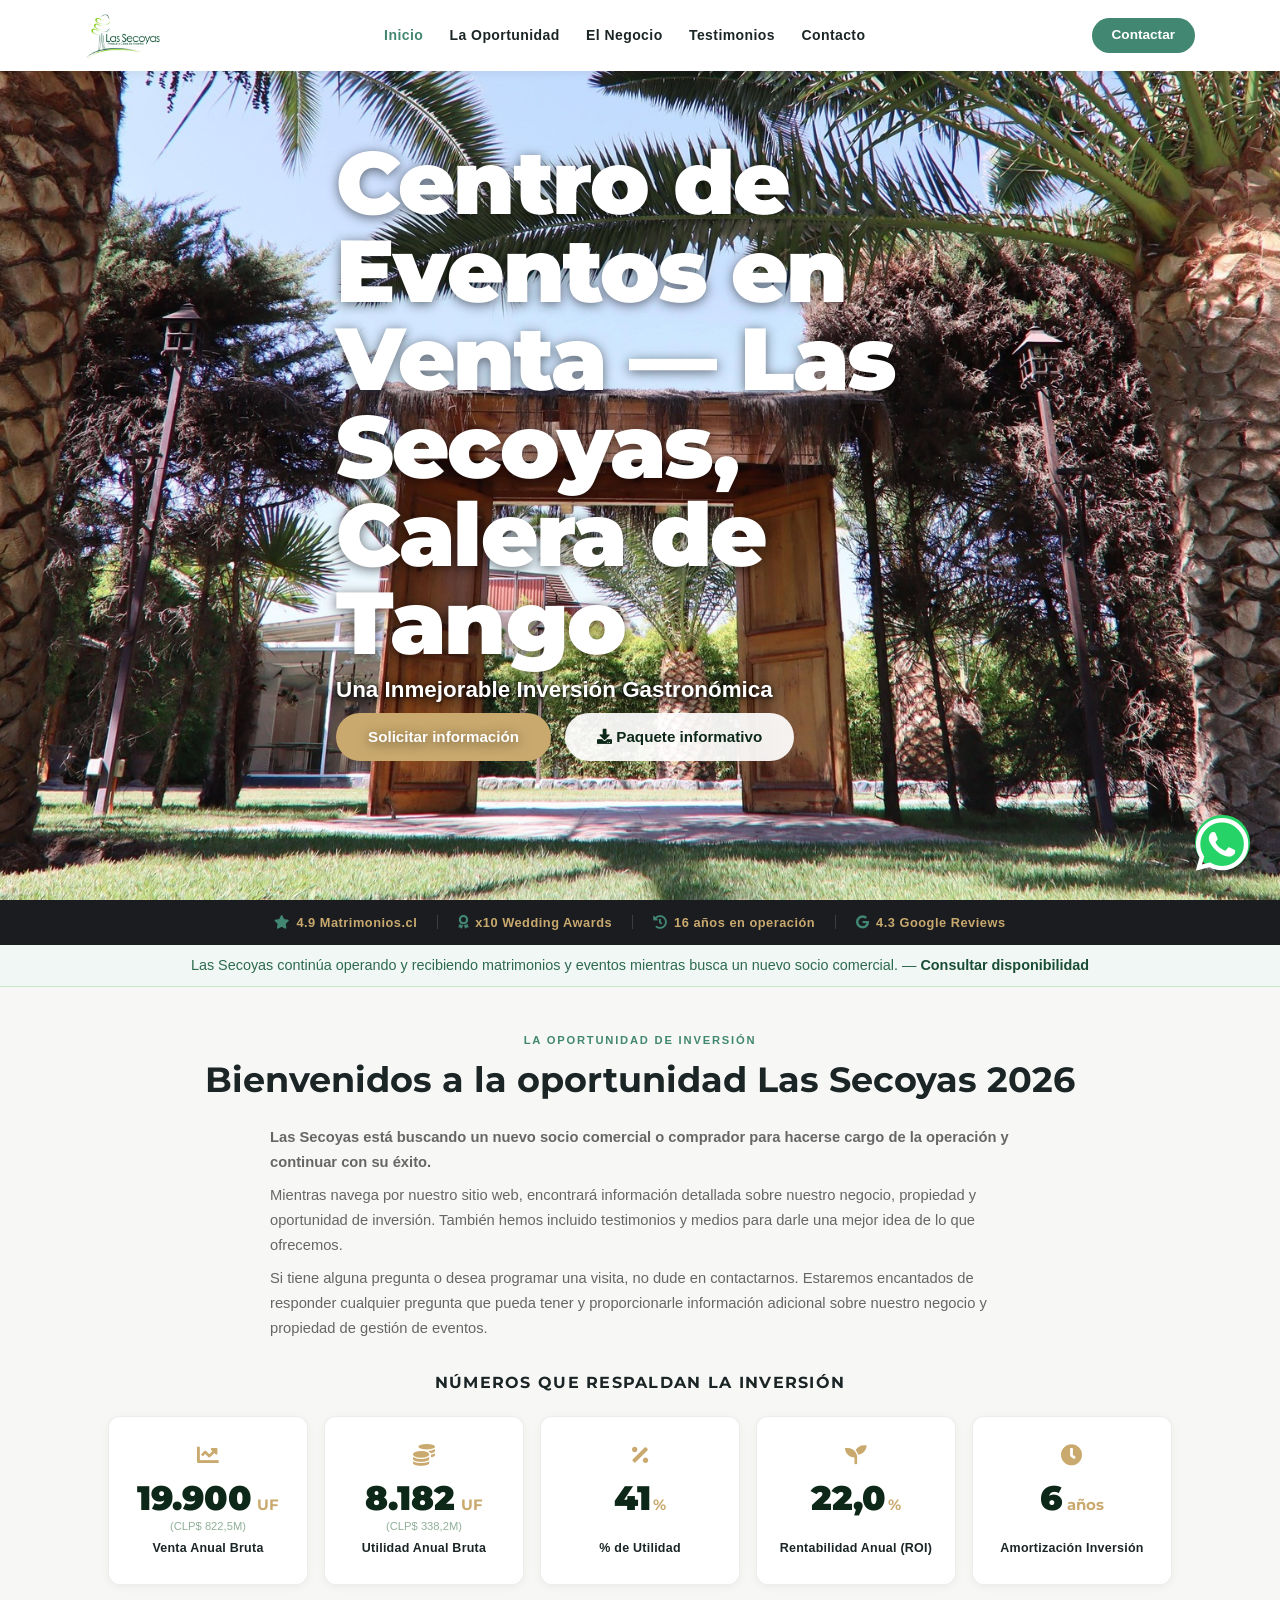
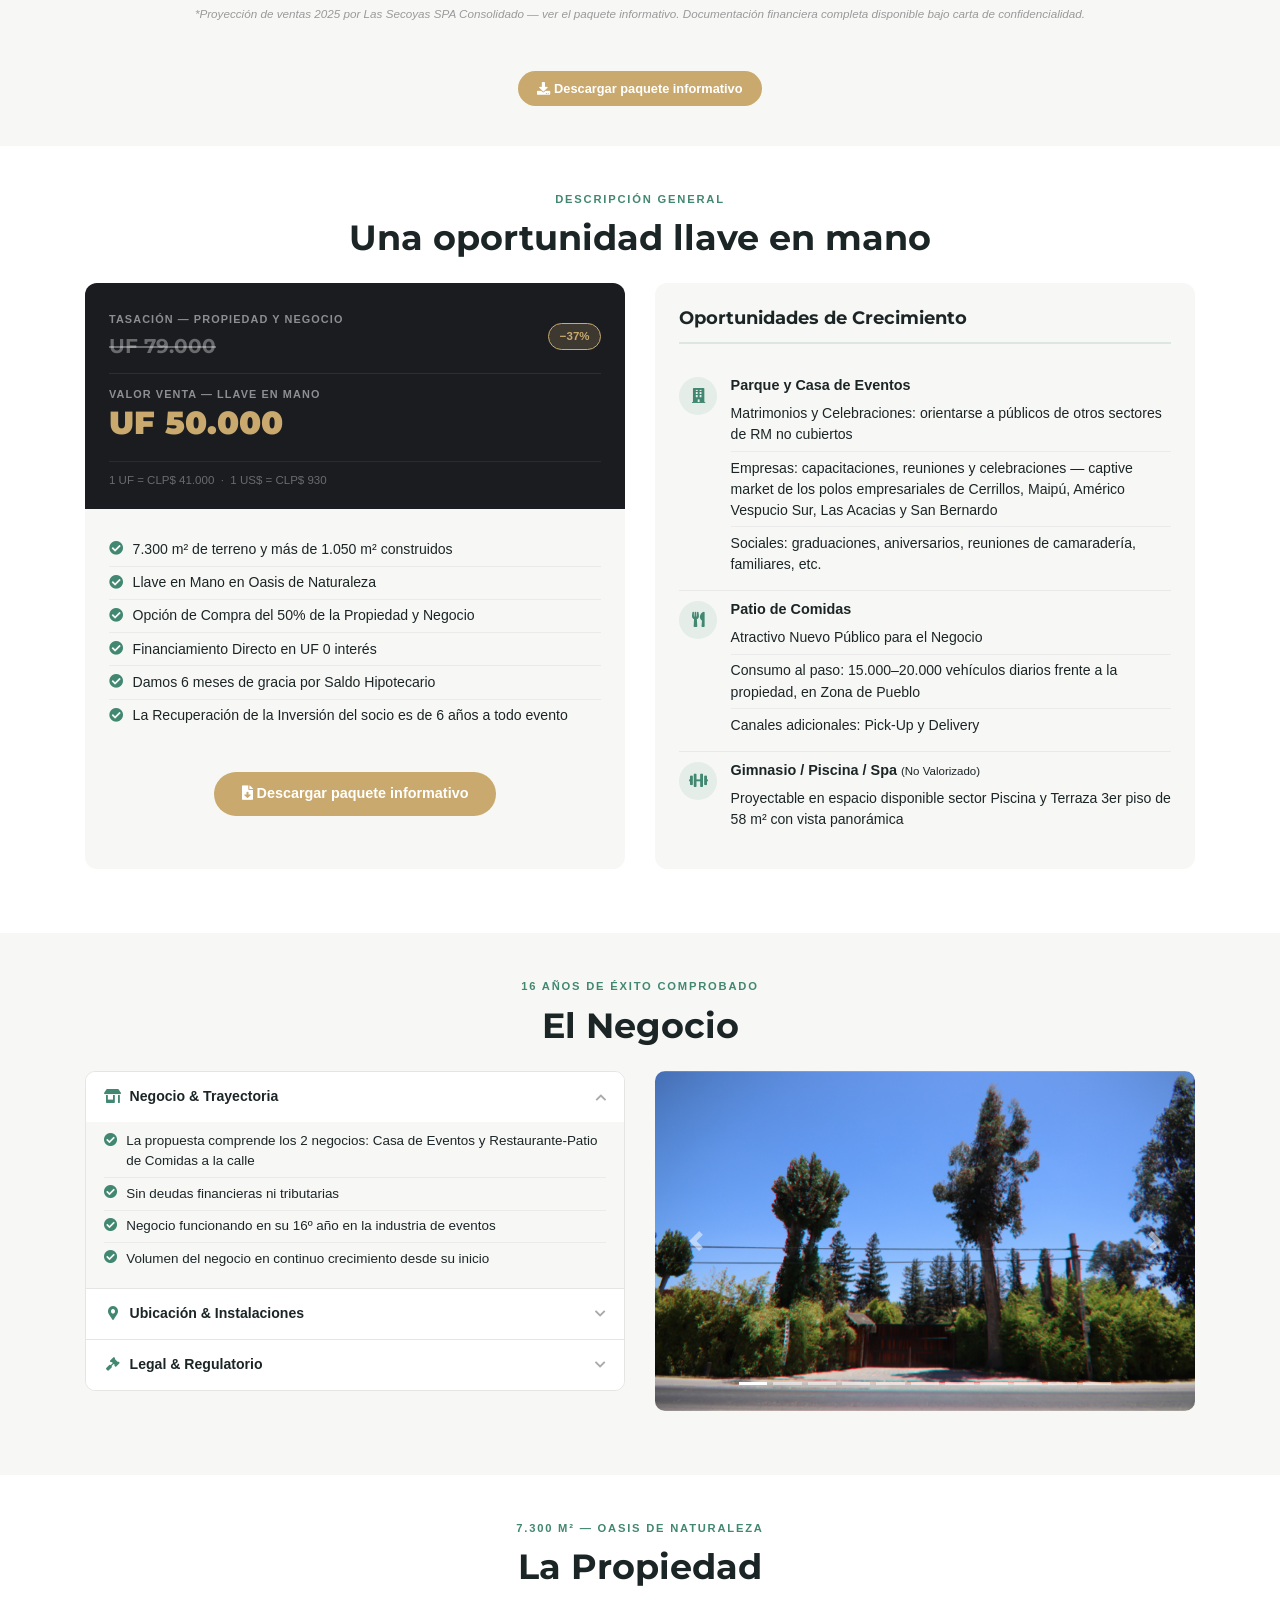
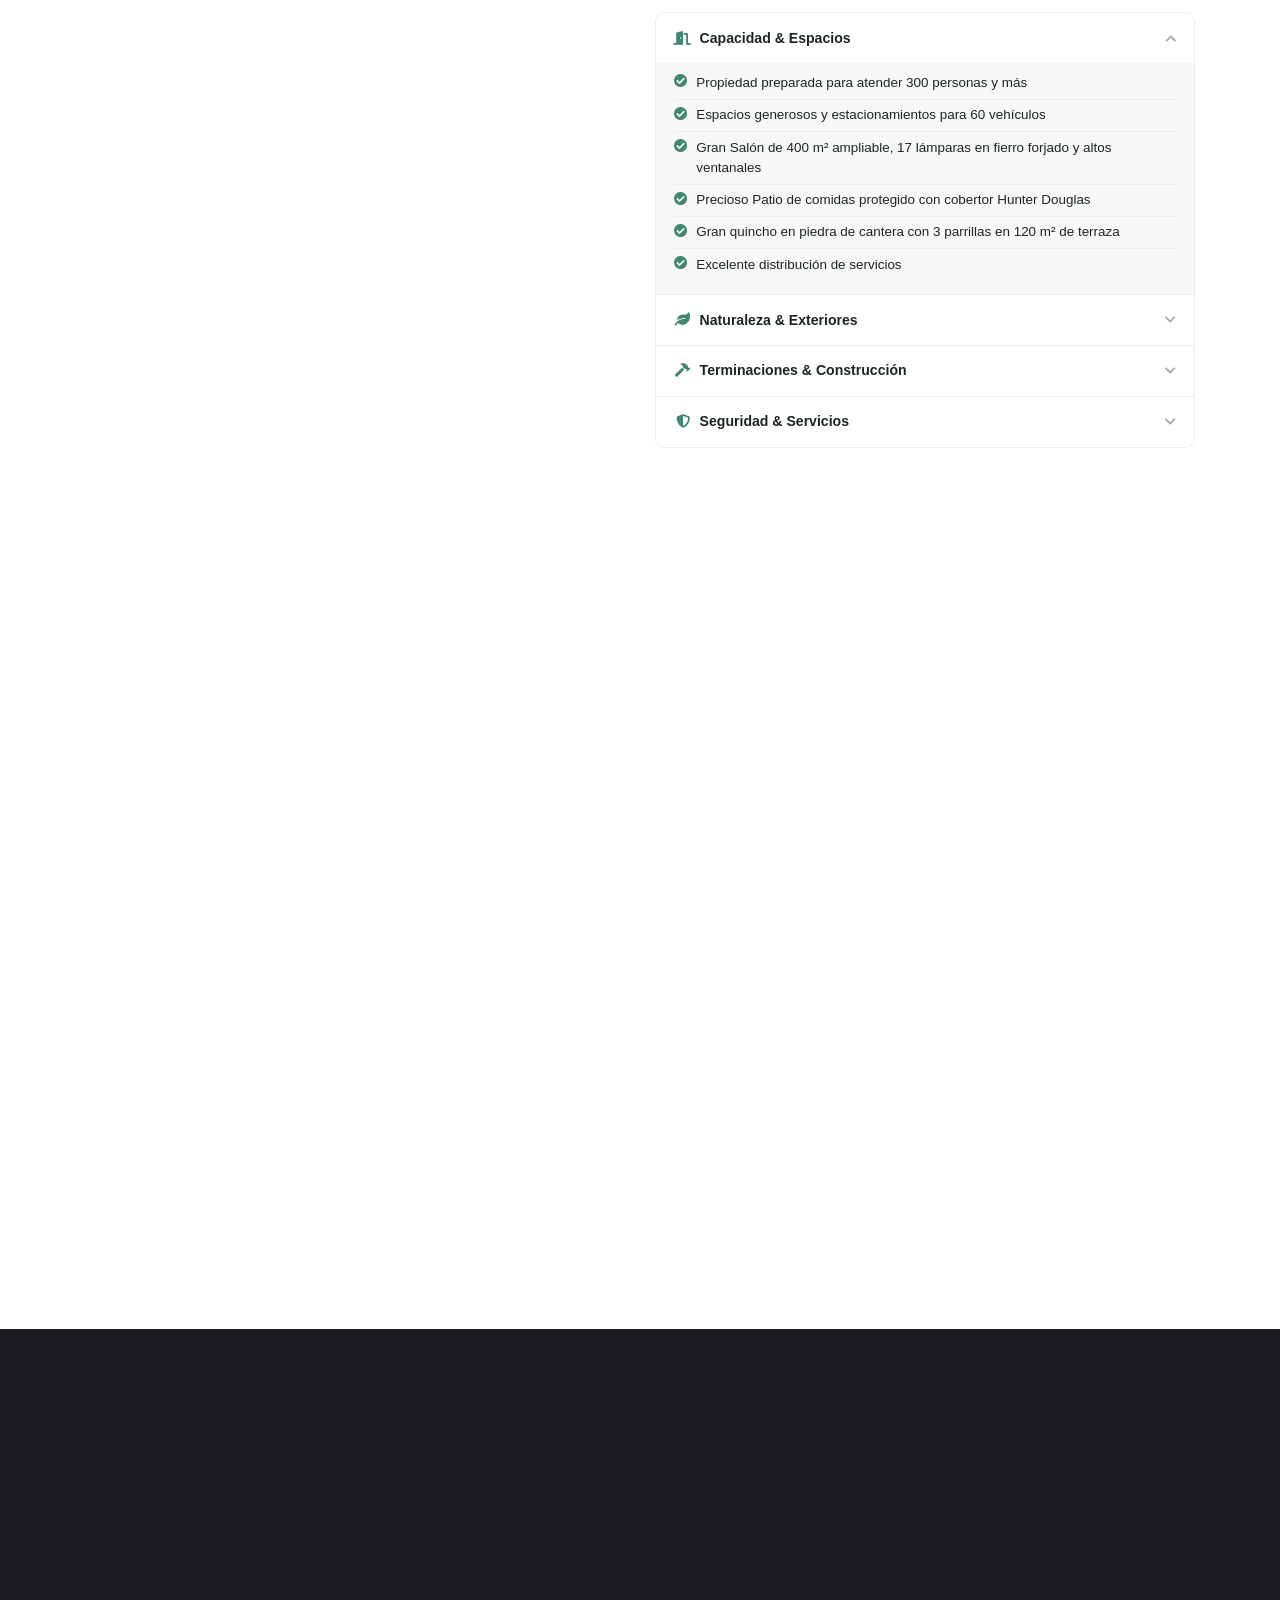
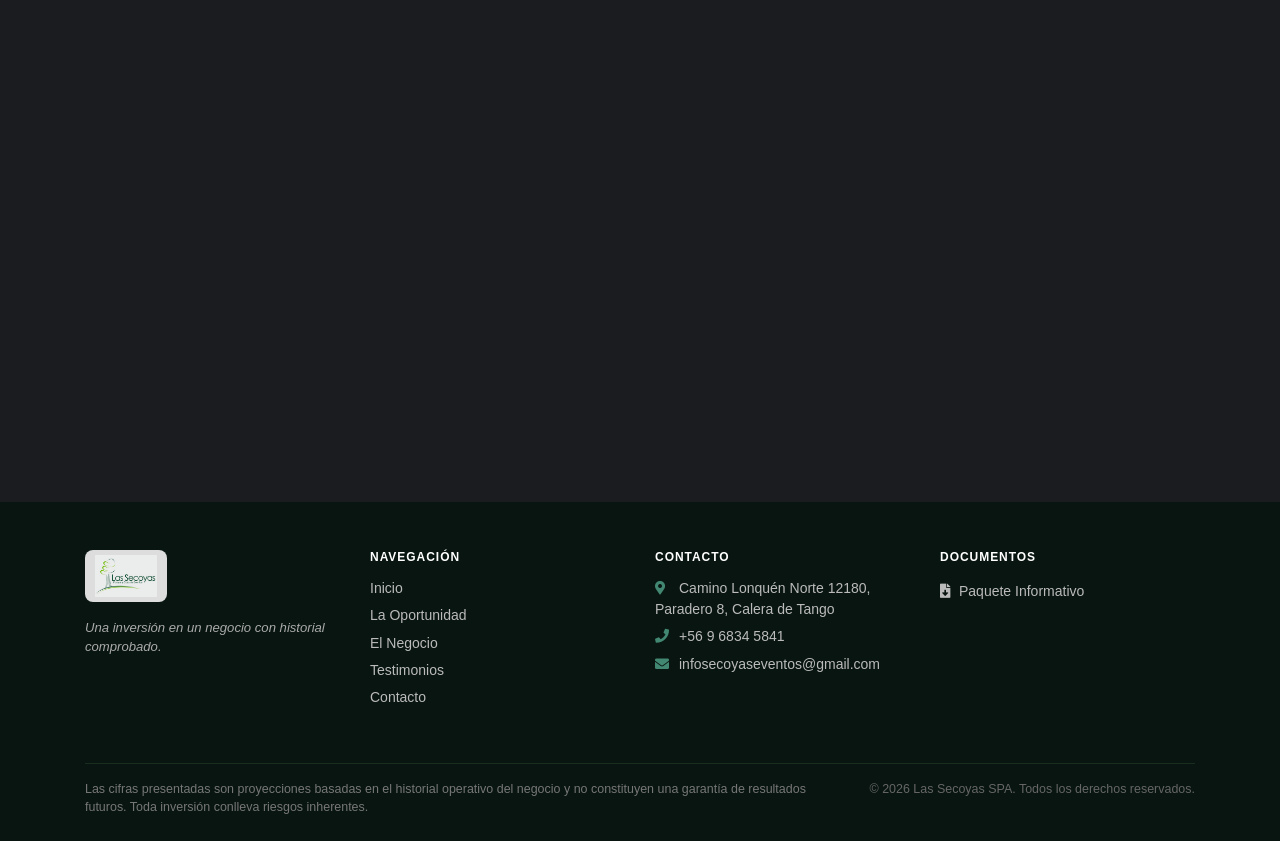
==== index.html @ be8b894b "video metadata" ====
<!DOCTYPE html>
<html lang="es-CL">

<head>
    <meta charset="UTF-8">
    <meta name="viewport" content="width=device-width, initial-scale=1.0">
    <title>Las Secoyas - Una Inmejorable Inversión Gastronómica</title>

    <!-- CSS -->
    <link href="styles/bootstrap4.css" rel="stylesheet" />
    <link rel="preconnect" href="https://fonts.googleapis.com">
    <link rel="preconnect" href="https://fonts.gstatic.com" crossorigin>
    <link rel="preload" as="style" href="https://fonts.googleapis.com/css2?family=Montserrat:wght@400;600;700;900&family=Raleway:wght@400;400i;600;700&display=swap" onload="this.onload=null;this.rel='stylesheet'">
    <noscript><link rel="stylesheet" href="https://fonts.googleapis.com/css2?family=Montserrat:wght@400;600;700;900&family=Raleway:wght@400;400i;600;700&display=swap"></noscript>
    <link rel="stylesheet" href="https://cdnjs.cloudflare.com/ajax/libs/font-awesome/5.15.3/css/all.min.css">
    <link rel="stylesheet" href="https://cdn.jsdelivr.net/npm/aos@2.3.4/dist/aos.css" />
    <link rel="stylesheet" href="https://cdn.jsdelivr.net/npm/swiper@11/swiper-bundle.min.css">

    <!-- Favicon -->
    <link rel="icon" type="image/png" href="images/favicon1.png">
    <!-- Preload hero image -->
    <link rel="preload" as="image" href="images/secoyas11.jpeg" fetchpriority="high">

    <!-- SEO Meta Tags -->
    <link rel="canonical" href="https://inmejorableinversiongastronomica.com/">
    <meta name="description" content="Inversión gastronómica llave en mano en Chile. Centro de eventos con 16 años de operación, ROI 22,2%, capacidad 300 personas. UF 50.000 — Calera de Tango.">
    <meta name="author" content="Matias Fontecilla">
    <meta name="keywords" content="inversion, inversionistas en chile, inversion inmobiliaria, inversion gastronomica, centro de eventos camino lonquen, centro de eventos inversion en chile, Llave en Mano en Oasis de Naturaleza, inversion inmobiliaria en santiago de chile">
    <meta name="robots" content="index, follow">
    <meta name="theme-color" content="#2d6a4f">
    <meta property="og:title" content="Las Secoyas - Una Inmejorable Inversión Gastronómica">
    <meta property="og:description" content="Gran oportunidad de inversión. Negocio de eventos de servicio completo en Chile. 16 años de operación. UF 50.000 llave en mano. ROI 22,2%.">
    <meta property="og:image" content="https://inmejorableinversiongastronomica.com/images/secoyas11.jpeg">
    <meta property="og:image:width" content="1200">
    <meta property="og:image:height" content="630">
    <meta property="og:url" content="https://inmejorableinversiongastronomica.com/">
    <meta property="og:type" content="website">
    <meta property="og:locale" content="es_CL">
    <meta property="og:site_name" content="Las Secoyas">
    <meta name="twitter:card" content="summary_large_image">
    <meta name="twitter:title" content="Las Secoyas - Una Inmejorable Inversión Gastronómica">
    <meta name="twitter:description" content="Inversión gastronómica llave en mano en Chile. Centro de eventos con 16 años de operación. UF 50.000 — Calera de Tango.">
    <meta name="twitter:image" content="https://inmejorableinversiongastronomica.com/images/secoyas11.jpeg">

    <!-- Google Analytics -->
    <script async src="https://www.googletagmanager.com/gtag/js?id=G-9D6ZDMDTDZ"></script>
    <script>
        window.dataLayer = window.dataLayer || [];
        function gtag() { dataLayer.push(arguments); }
        gtag('js', new Date());
        gtag('config', 'G-9D6ZDMDTDZ');
    </script>

    <!-- Google Translate -->
    <script defer src="https://translate.google.com/translate_a/element.js?cb=googleTranslateElementInit"></script>

    <!-- Schema.org structured data -->
    <script type="application/ld+json">
    {
      "@context": "https://schema.org",
      "@type": "Organization",
      "@id": "https://inmejorableinversiongastronomica.com/#organization",
      "name": "Las Secoyas SPA",
      "alternateName": "Parque Las Secoyas",
      "url": "https://inmejorableinversiongastronomica.com/",
      "logo": "https://inmejorableinversiongastronomica.com/images/logo2.png",
      "image": "https://inmejorableinversiongastronomica.com/images/secoyas11.jpeg",
      "description": "Centro de eventos y restaurante de servicio completo especializado en matrimonios y celebraciones, con 16 años de operación en Calera de Tango, Chile. Capacidad para 300 personas en 7.300 m² de parque.",
      "foundingDate": "2008",
      "address": {
        "@type": "PostalAddress",
        "streetAddress": "Camino Lonquén Norte 12180, Paradero 8",
        "addressLocality": "Calera de Tango",
        "addressRegion": "Región Metropolitana",
        "addressCountry": "CL"
      },
      "geo": {
        "@type": "GeoCoordinates",
        "latitude": -33.594711881692504,
        "longitude": -70.78373717081764
      },
      "telephone": ["+56968345841", "+56998294673"],
      "email": "infosecoyaseventos@gmail.com",
      "aggregateRating": {
        "@type": "AggregateRating",
        "ratingValue": "4.9",
        "bestRating": "5",
        "worstRating": "1",
        "reviewCount": "13"
      },
      "award": ["10× Wedding Awards 2014–2024 — Matrimonios.cl"],
      "sameAs": [
        "https://www.matrimonios.cl/centros-de-eventos/las-secoyas--e70516/opiniones"
      ]
    }
    </script>
    <script type="application/ld+json">
    {
      "@context": "https://schema.org",
      "@graph": [
        {
          "@type": "WebSite",
          "@id": "https://inmejorableinversiongastronomica.com/#website",
          "url": "https://inmejorableinversiongastronomica.com/",
          "name": "Las Secoyas — Una Inmejorable Inversión Gastronómica",
          "inLanguage": "es-CL",
          "publisher": { "@id": "https://inmejorableinversiongastronomica.com/#organization" }
        },
        {
          "@type": "WebPage",
          "@id": "https://inmejorableinversiongastronomica.com/#webpage",
          "url": "https://inmejorableinversiongastronomica.com/",
          "name": "Las Secoyas — Una Inmejorable Inversión Gastronómica",
          "description": "Gran oportunidad de inversión. Negocio de eventos de servicio completo en Chile. 16 años de operación. UF 50.000 llave en mano. ROI 22,2%.",
          "inLanguage": "es-CL",
          "isPartOf": { "@id": "https://inmejorableinversiongastronomica.com/#website" },
          "about": { "@id": "https://inmejorableinversiongastronomica.com/#organization" },
          "dateModified": "2026-05-19"
        }
      ]
    }
    </script>
    <script type="application/ld+json">
    {
      "@context": "https://schema.org",
      "@type": "VideoObject",
      "name": "Las Secoyas — Vídeo de la Propiedad",
      "description": "Recorrido en vídeo por las instalaciones del centro de eventos y parque Las Secoyas en Calera de Tango, Chile.",
      "thumbnailUrl": "https://img.youtube.com/vi/olBBo8gIjfU/maxresdefault.jpg",
      "uploadDate": "2026-05-14",
      "duration": "PT7M30S",
      "contentUrl": "https://www.youtube.com/watch?v=olBBo8gIjfU",
      "embedUrl": "https://www.youtube.com/embed/olBBo8gIjfU",
      "publisher": { "@id": "https://inmejorableinversiongastronomica.com/#organization" }
    }
    </script>
    <script type="application/ld+json">
    {
      "@context": "https://schema.org",
      "@type": "Offer",
      "name": "Venta Llave en Mano — Las Secoyas SPA",
      "description": "Venta de negocio en funcionamiento: centro de eventos Las Secoyas SPA. Incluye propiedad (7.300 m² terreno, 1.050 m² construidos), marca, equipamiento, mobiliario y permisos. Sin deudas financieras ni tributarias.",
      "url": "https://inmejorableinversiongastronomica.com/",
      "price": "50000",
      "priceCurrency": "CLF",
      "itemOffered": { "@id": "https://inmejorableinversiongastronomica.com/#organization" },
      "availability": "https://schema.org/InStock"
    }
    </script>
    <script type="application/ld+json">
    {
      "@context": "https://schema.org",
      "@type": "FAQPage",
      "mainEntity": [
        {
          "@type": "Question",
          "name": "¿Cuál es el precio de venta de Las Secoyas SPA?",
          "acceptedAnswer": {
            "@type": "Answer",
            "text": "El precio de venta es UF 50.000 llave en mano. El valor tasado es UF 79.000, lo que representa un descuento del 37%."
          }
        },
        {
          "@type": "Question",
          "name": "¿Cuál es el ROI anual de la inversión?",
          "acceptedAnswer": {
            "@type": "Answer",
            "text": "El ROI anual proyectado es del 22,2%, con ventas brutas de UF 20.061 y utilidad bruta de UF 8.248 (margen 41%). La inversión se recupera en aproximadamente 6 años."
          }
        },
        {
          "@type": "Question",
          "name": "¿El local sigue operando durante el proceso de venta?",
          "acceptedAnswer": {
            "@type": "Answer",
            "text": "Sí. Las Secoyas SPA continúa operando y recibiendo eventos y matrimonios mientras busca un nuevo socio comercial o comprador."
          }
        },
        {
          "@type": "Question",
          "name": "¿Dónde está ubicado el centro de eventos Las Secoyas?",
          "acceptedAnswer": {
            "@type": "Answer",
            "text": "Las Secoyas está ubicado en Camino Lonquén Norte 12180, Calera de Tango, Región Metropolitana, Chile. La propiedad tiene 7.300 m² de terreno y 1.050 m² construidos."
          }
        },
        {
          "@type": "Question",
          "name": "¿Se puede comprar el 50% del negocio?",
          "acceptedAnswer": {
            "@type": "Answer",
            "text": "Sí. Existe la opción de comprar el 50% de la propiedad y el negocio. También se ofrece financiamiento directo en UF con 0% de interés y 6 meses de gracia."
          }
        }
      ]
    }
    </script>
</head>

<body>

    <!-- WhatsApp floating button -->
    <a href="https://api.whatsapp.com/send?phone=56968345841" class="btn-wsp" target="_blank" rel="noopener noreferrer" aria-label="Contactar por WhatsApp">
        <i class="fab fa-whatsapp fa-2x"></i>
    </a>

    <!-- Google Translate init -->
    <script type="text/javascript">
        function googleTranslateElementInit() {
            new google.translate.TranslateElement({
                pageLanguage: 'es',
                includedLanguages: 'ar,en,fr,zh',
                layout: google.translate.TranslateElement.InlineLayout.SIMPLE,
                autoDisplay: false
            }, 'custom_translate_element');
            var customSelect = document.querySelector(".goog-te-combo");
            if (customSelect) customSelect.classList.add("custom-language-selector");
        }
    </script>

    <!-- ═══════════════════════════════════════════════════════════
         NAVBAR
    ════════════════════════════════════════════════════════════ -->
    <header id="site-header" class="site-header">
        <div class="container header-inner">
            <a href="#home" class="logo-link">
                <img class="nav-logo" src="images/logo2.png" alt="Las Secoyas">
            </a>
            <nav class="main-nav" id="main-nav">
                <button class="nav-close" id="nav-close" aria-label="Cerrar menú">&#x2715;</button>
                <a href="#home" class="nav-link-item">Inicio</a>
                <a href="#oportunidad" class="nav-link-item">La Oportunidad</a>
                <a href="#negocio" class="nav-link-item">El Negocio</a>
                <a href="#testimonios" class="nav-link-item">Testimonios</a>
                <a href="#contacto" class="nav-link-item">Contacto</a>
                <div id="custom_translate_element" class="translate-widget"></div>
            </nav>
            <a href="#contacto" class="btn-nav-cta d-none d-lg-inline-block">Contactar</a>
            <button class="nav-burger" id="nav-burger" aria-label="Abrir menú">&#9776;</button>
        </div>
    </header>

    <!-- ═══════════════════════════════════════════════════════════
         HERO
    ════════════════════════════════════════════════════════════ -->
    <section id="home" class="hero-section">
        <div class="hero-bg">
            <img src="images/secoyas11.jpeg" alt="Las Secoyas — Centro de Eventos" width="1920" height="1080" fetchpriority="high">
        </div>
        <div class="container hero-content">
            <h1 class="hero-title" data-aos="fade-up">Centro de Eventos en Venta — Las Secoyas, Calera de Tango</h1>
            <p class="hero-subtitle" data-aos="fade-up" data-aos-delay="100">Una Inmejorable Inversión Gastronómica</p>
            <div class="hero-ctas" data-aos="fade-up" data-aos-delay="150">
                <a href="#contacto" class="btn-cta-primary">Solicitar información</a>
                <a href="PPT_SECOYAS.pdf" download class="btn-cta-secondary">
                    <i class="fas fa-download"></i> Paquete informativo
                </a>
            </div>
        </div>
    </section>

    <!-- ═══════════════════════════════════════════════════════════
         TRUST BAR
    ════════════════════════════════════════════════════════════ -->
    <div class="trust-bar">
        <div class="trust-item"><i class="fas fa-star"></i> 4.9 Matrimonios.cl</div>
        <div class="trust-divider"></div>
        <div class="trust-item"><i class="fas fa-award"></i> x10 Wedding Awards</div>
        <div class="trust-divider"></div>
        <div class="trust-item"><i class="fas fa-history"></i> 16 años en operación</div>
        <div class="trust-divider"></div>
        <div class="trust-item"><i class="fab fa-google"></i> 4.3 Google Reviews</div>
    </div>

    <!-- Operating status clarification -->
    <div class="venue-status-banner" style="background:#f0f7f4;border-bottom:1px solid #c8e6c9;padding:10px 20px;text-align:center;font-size:.9rem;color:#2d6a4f;">
        Las Secoyas continúa operando y recibiendo matrimonios y eventos mientras busca un nuevo socio comercial. —
        <a href="https://api.whatsapp.com/send?phone=56968345841&text=Hola%2C%20quisiera%20consultar%20sobre%20disponibilidad%20para%20un%20evento" target="_blank" rel="noopener noreferrer" style="color:#1a4d35;font-weight:600;">Consultar disponibilidad</a>
    </div>

    <!-- ═══════════════════════════════════════════════════════════
         METRICS / INVESTMENT OPPORTUNITY
    ════════════════════════════════════════════════════════════ -->
    <section id="oportunidad" class="metrics-section">
        <div class="container">
            <div class="section-header text-center" data-aos="fade-up">
                <span class="section-eyebrow">La Oportunidad de Inversión</span>
                <h2 class="section-title">Bienvenidos a la oportunidad Las Secoyas 2026</h2>
            </div>

            <div class="oportunidad-intro" data-aos="fade-up">
                <p class="oportunidad-lead">Las Secoyas está buscando un nuevo socio comercial o comprador para hacerse cargo de la operación y continuar con su éxito.</p>
                <p>Mientras navega por nuestro sitio web, encontrará información detallada sobre nuestro negocio, propiedad y oportunidad de inversión. También hemos incluido testimonios y medios para darle una mejor idea de lo que ofrecemos.</p>
                <p>Si tiene alguna pregunta o desea programar una visita, no dude en contactarnos. Estaremos encantados de responder cualquier pregunta que pueda tener y proporcionarle información adicional sobre nuestro negocio y propiedad de gestión de eventos.</p>
            </div>

            <h3 class="metrics-subheading" data-aos="fade-up">Números que respaldan la inversión</h3>

            <div class="metrics-grid">
                <div class="metric-card" data-target="20061" data-format="uf" data-aos="fade-up" data-aos-delay="0">
                    <i class="fas fa-chart-line metric-icon"></i>
                    <div class="metric-number-wrap">
                        <span class="metric-value" aria-label="20.061">20.061</span><span class="metric-unit"> UF</span>
                    </div>
                    <p class="metric-sub">(CLP$ 822,5M)</p>
                    <p class="metric-label">Venta Anual Bruta</p>
                </div>
                <div class="metric-card" data-target="8248" data-format="uf" data-aos="fade-up" data-aos-delay="80">
                    <i class="fas fa-coins metric-icon"></i>
                    <div class="metric-number-wrap">
                        <span class="metric-value" aria-label="8.248">8.248</span><span class="metric-unit"> UF</span>
                    </div>
                    <p class="metric-sub">(CLP$ 338,2M)</p>
                    <p class="metric-label">Utilidad Anual Bruta</p>
                </div>
                <div class="metric-card" data-target="41" data-format="percent" data-aos="fade-up" data-aos-delay="160">
                    <i class="fas fa-percentage metric-icon"></i>
                    <div class="metric-number-wrap">
                        <span class="metric-value" aria-label="41">41</span><span class="metric-unit">%</span>
                    </div>
                    <p class="metric-sub">&nbsp;</p>
                    <p class="metric-label">% de Utilidad</p>
                </div>
                <div class="metric-card" data-target="22.2" data-format="percent-decimal" data-aos="fade-up" data-aos-delay="240">
                    <i class="fas fa-seedling metric-icon"></i>
                    <div class="metric-number-wrap">
                        <span class="metric-value" aria-label="22,2">22,2</span><span class="metric-unit">%</span>
                    </div>
                    <p class="metric-sub">&nbsp;</p>
                    <p class="metric-label">Rentabilidad Anual (ROI)</p>
                </div>
                <div class="metric-card" data-target="6" data-format="years" data-aos="fade-up" data-aos-delay="320">
                    <i class="fas fa-clock metric-icon"></i>
                    <div class="metric-number-wrap">
                        <span class="metric-value" aria-label="6">6</span><span class="metric-unit"> años</span>
                    </div>
                    <p class="metric-sub">&nbsp;</p>
                    <p class="metric-label">Amortización Inversión</p>
                </div>
            </div>

            <p class="metrics-note" data-aos="fade-up">*Proyección de ventas 2025 por Las Secoyas SPA Consolidado — ver el paquete informativo. Documentación financiera completa disponible bajo carta de confidencialidad.</p>

            <div class="metrics-cta" data-aos="fade-up">
                <a href="PPT_SECOYAS.pdf" download class="btn-metrics-download">
                    <i class="fas fa-download"></i> Descargar paquete informativo
                </a>
            </div>
        </div>
    </section>

    <!-- ═══════════════════════════════════════════════════════════
         DESCRIPCIÓN GENERAL
    ════════════════════════════════════════════════════════════ -->
    <section class="description-section" id="description">
        <div class="container">
            <div class="section-header text-center" data-aos="fade-up">
                <span class="section-eyebrow dark">Descripción General</span>
                <h2 class="section-title dark">Una oportunidad llave en mano</h2>
            </div>
            <div class="row">
                <div class="col-md-6 mb-4" data-aos="fade-right">
                    <div class="desc-card h-100">
                        <div class="pricing-callout">
                            <div class="pc-row">
                                <div>
                                    <span class="pc-label">Tasación — Propiedad y Negocio</span>
                                    <span class="pc-strike">UF 79.000</span>
                                </div>
                                <span class="pc-badge">−37%</span>
                            </div>
                            <div class="pc-row">
                                <div>
                                    <span class="pc-label">Valor Venta — Llave en Mano</span>
                                    <span class="pc-price">UF 50.000</span>
                                </div>
                            </div>
                            <p class="pc-conversion">1 UF = CLP$ 41.000 &nbsp;·&nbsp; 1 US$ = CLP$ 930</p>
                        </div>
                        <ul class="check-list">
                            <li><i class="fas fa-check-circle"></i> 7.300 m² de terreno y más de 1.050 m² construidos</li>
                            <li><i class="fas fa-check-circle"></i> Llave en Mano en Oasis de Naturaleza</li>
                            <li><i class="fas fa-check-circle"></i> Opción de Compra del 50% de la Propiedad y Negocio</li>
                            <li><i class="fas fa-check-circle"></i> Financiamiento Directo en UF 0 interés</li>
                            <li><i class="fas fa-check-circle"></i> Damos 6 meses de gracia por Saldo Hipotecario</li>
                            <li><i class="fas fa-check-circle"></i> La Recuperación de la Inversión del socio es de 6 años a todo evento</li>
                        </ul>
                        <div class="desc-cta mt-auto pt-3">
                            <a href="PPT_SECOYAS.pdf" download class="btn-gold">
                                <i class="fas fa-file-download"></i> Descargar paquete informativo
                            </a>
                        </div>
                    </div>
                </div>
                <div class="col-md-6 mb-4" data-aos="fade-left">
                    <div class="desc-card h-100">
                        <h3 class="desc-card-title">Oportunidades de Crecimiento</h3>
                        <div class="growth-item">
                            <div class="growth-icon"><i class="fas fa-building"></i></div>
                            <div>
                                <h5>Parque y Casa de Eventos</h5>
                                <ul class="plain-list">
                                    <li>Matrimonios y Celebraciones: orientarse a públicos de otros sectores de RM no cubiertos</li>
                                    <li>Empresas: capacitaciones, reuniones y celebraciones — captive market de los polos empresariales de Cerrillos, Maipú, Américo Vespucio Sur, Las Acacias y San Bernardo</li>
                                    <li>Sociales: graduaciones, aniversarios, reuniones de camaradería, familiares, etc.</li>
                                </ul>
                            </div>
                        </div>
                        <div class="growth-item">
                            <div class="growth-icon"><i class="fas fa-utensils"></i></div>
                            <div>
                                <h5>Patio de Comidas</h5>
                                <ul class="plain-list">
                                    <li>Atractivo Nuevo Público para el Negocio</li>
                                    <li>Consumo al paso: 15.000–20.000 vehículos diarios frente a la propiedad, en Zona de Pueblo</li>
                                    <li>Canales adicionales: Pick-Up y Delivery</li>
                                </ul>
                            </div>
                        </div>
                        <div class="growth-item">
                            <div class="growth-icon"><i class="fas fa-dumbbell"></i></div>
                            <div>
                                <h5>Gimnasio / Piscina / Spa <small>(No Valorizado)</small></h5>
                                <ul class="plain-list">
                                    <li>Proyectable en espacio disponible sector Piscina y Terraza 3er piso de 58 m² con vista panorámica</li>
                                </ul>
                            </div>
                        </div>
                    </div>
                </div>
            </div>
        </div>
    </section>

    <!-- ═══════════════════════════════════════════════════════════
         EL NEGOCIO
    ════════════════════════════════════════════════════════════ -->
    <section class="negocio-section" id="negocio">
        <div class="container">
            <div class="section-header text-center" data-aos="fade-up">
                <span class="section-eyebrow dark">16 años de éxito comprobado</span>
                <h2 class="section-title dark">El Negocio</h2>
            </div>
            <div class="row align-items-start">
                <div class="col-md-6 mb-4" data-aos="fade-right">
                    <div class="biz-accordion" id="negocioAccordion">
                        <div class="biz-acc-item">
                            <button class="biz-acc-btn" data-toggle="collapse" data-target="#bizGroup1" aria-expanded="true" aria-controls="bizGroup1">
                                <span class="biz-acc-title"><i class="fas fa-store-alt"></i> Negocio &amp; Trayectoria</span>
                                <i class="fas fa-chevron-down biz-acc-chevron"></i>
                            </button>
                            <div id="bizGroup1" class="collapse show" data-parent="#negocioAccordion">
                                <ul class="check-list biz-acc-body">
                                    <li><i class="fas fa-check-circle"></i> La propuesta comprende los 2 negocios: Casa de Eventos y Restaurante-Patio de Comidas a la calle</li>
                                    <li><i class="fas fa-check-circle"></i> Sin deudas financieras ni tributarias</li>
                                    <li><i class="fas fa-check-circle"></i> Negocio funcionando en su 16º año en la industria de eventos</li>
                                    <li><i class="fas fa-check-circle"></i> Volumen del negocio en continuo crecimiento desde su inicio</li>
                                </ul>
                            </div>
                        </div>
                        <div class="biz-acc-item">
                            <button class="biz-acc-btn collapsed" data-toggle="collapse" data-target="#bizGroup2" aria-expanded="false" aria-controls="bizGroup2">
                                <span class="biz-acc-title"><i class="fas fa-map-marker-alt"></i> Ubicación &amp; Instalaciones</span>
                                <i class="fas fa-chevron-down biz-acc-chevron"></i>
                            </button>
                            <div id="bizGroup2" class="collapse" data-parent="#negocioAccordion">
                                <ul class="check-list biz-acc-body">
                                    <li><i class="fas fa-check-circle"></i> Location-Location-Location: valor competitivo de la ubicación en camino de alto tráfico y zona de pueblo</li>
                                    <li><i class="fas fa-check-circle"></i> 15.000 a 20.000 vehículos pasan frente a la propiedad cada día</li>
                                    <li><i class="fas fa-check-circle"></i> Vitrina diaria: miles de conductores ven la propiedad en su rutina, posicionando la marca en su mente para eventos y celebraciones</li>
                                    <li><i class="fas fa-check-circle"></i> Alta valorización inmobiliaria proyectada para el sector</li>
                                    <li><i class="fas fa-check-circle"></i> Instalaciones operativas 100% realizadas y disponibles — no se requieren inversiones adicionales clave</li>
                                    <li><i class="fas fa-check-circle"></i> Salida a camino con extenso frente de 120 mts</li>
                                    <li><i class="fas fa-check-circle"></i> Canalización de Regadío disponible y en operación</li>
                                </ul>
                            </div>
                        </div>
                        <div class="biz-acc-item">
                            <button class="biz-acc-btn collapsed" data-toggle="collapse" data-target="#bizGroup3" aria-expanded="false" aria-controls="bizGroup3">
                                <span class="biz-acc-title"><i class="fas fa-gavel"></i> Legal &amp; Regulatorio</span>
                                <i class="fas fa-chevron-down biz-acc-chevron"></i>
                            </button>
                            <div id="bizGroup3" class="collapse" data-parent="#negocioAccordion">
                                <ul class="check-list biz-acc-body">
                                    <li><i class="fas fa-check-circle"></i> Patente de Alcoholes y Permiso SESMA al día</li>
                                    <li><i class="fas fa-check-circle"></i> Recepción Final como Categoría Habitacional</li>
                                </ul>
                            </div>
                        </div>
                    </div>
                </div>
                <div class="col-md-6 mb-4" data-aos="fade-left">
                    <div id="myCarousel" class="carousel slide carousel-styled" data-ride="carousel" data-interval="3000">
                        <ol class="carousel-indicators">
                            <li data-target="#myCarousel" data-slide-to="0" class="active"></li>
                            <li data-target="#myCarousel" data-slide-to="1"></li>
                            <li data-target="#myCarousel" data-slide-to="2"></li>
                            <li data-target="#myCarousel" data-slide-to="3"></li>
                            <li data-target="#myCarousel" data-slide-to="4"></li>
                            <li data-target="#myCarousel" data-slide-to="5"></li>
                            <li data-target="#myCarousel" data-slide-to="6"></li>
                            <li data-target="#myCarousel" data-slide-to="7"></li>
                            <li data-target="#myCarousel" data-slide-to="8"></li>
                            <li data-target="#myCarousel" data-slide-to="9"></li>
                            <li data-target="#myCarousel" data-slide-to="10"></li>
                        </ol>
                        <div class="carousel-inner">
                            <div class="carousel-item active"><img src="images/secoyas1.jpg" class="d-block w-100" width="800" height="533" alt="La vista de la entrada de Las Secoyas desde la calle"></div>
                            <div class="carousel-item"><img src="images/secoyas2.jpg" class="d-block w-100" loading="lazy" width="800" height="533" alt="La entrada de Las Secoyas"></div>
                            <div class="carousel-item"><img src="images/secoyas3.jpg" class="d-block w-100" loading="lazy" width="800" height="533" alt="Entrada al comedor exterior Las Secoyas"></div>
                            <div class="carousel-item"><img src="images/secoyas4.jpg" class="d-block w-100" loading="lazy" width="800" height="533" alt="Comedor interior de Las Secoyas"></div>
                            <div class="carousel-item"><img src="images/secoyas5.jpg" class="d-block w-100" loading="lazy" width="800" height="533" alt="Baños renovados"></div>
                            <div class="carousel-item"><img src="images/secoyas6.jpg" class="d-block w-100" loading="lazy" width="800" height="533" alt="Carpa para eventos en el parque"></div>
                            <div class="carousel-item"><img src="images/secoyas7.jpg" class="d-block w-100" loading="lazy" width="800" height="533" alt="Fontana"></div>
                            <div class="carousel-item"><img src="images/secoyas8.jpg" class="d-block w-100" loading="lazy" width="800" height="533" alt="El comedor exterior"></div>
                            <div class="carousel-item"><img src="images/secoyas10.jpg" class="d-block w-100" loading="lazy" width="800" height="533" alt="El salón de baile al lado del comedor interior"></div>
                            <div class="carousel-item"><img src="images/secoyas11.jpeg" class="d-block w-100" loading="lazy" width="800" height="533" alt="Entrada al parque de Las Secoyas"></div>
                            <div class="carousel-item"><img src="images/secoyas12.jpg" class="d-block w-100" loading="lazy" width="800" height="533" alt="Caminos empedrados a lo largo de la propiedad"></div>
                        </div>
                        <a class="carousel-control-prev" href="#myCarousel" role="button" data-slide="prev">
                            <span class="carousel-control-prev-icon" aria-hidden="true"></span>
                            <span class="sr-only">Previous</span>
                        </a>
                        <a class="carousel-control-next" href="#myCarousel" role="button" data-slide="next">
                            <span class="carousel-control-next-icon" aria-hidden="true"></span>
                            <span class="sr-only">Next</span>
                        </a>
                    </div>
                </div>
            </div>

        </div>
    </section>

    <!-- ═══════════════════════════════════════════════════════════
         LA PROPIEDAD
    ════════════════════════════════════════════════════════════ -->
    <section class="propiedad-section" id="propiedad">
        <div class="container">
            <div class="section-header text-center" data-aos="fade-up">
                <span class="section-eyebrow">7.300 m² — Oasis de Naturaleza</span>
                <h2 class="section-title">La Propiedad</h2>
            </div>
            <div class="row align-items-start">
                <div class="col-md-6 mb-4" data-aos="fade-right">
                    <div class="video-wrapper">
                        <iframe src="https://www.youtube.com/embed/olBBo8gIjfU?si=dhn8a2DwdVYaz-x_" title="Vídeo de la propiedad"
                            frameborder="0" loading="lazy" width="560" height="315"
                            allow="accelerometer; autoplay; clipboard-write; encrypted-media; gyroscope; picture-in-picture; web-share"
                            referrerpolicy="strict-origin-when-cross-origin"
                            allowfullscreen></iframe>
                    </div>
                </div>
                <div class="col-md-6 mb-4" data-aos="fade-left">
                    <div class="biz-accordion" id="propiedadAccordion">
                        <div class="biz-acc-item">
                            <button class="biz-acc-btn" data-toggle="collapse" data-target="#propGroup1" aria-expanded="true" aria-controls="propGroup1">
                                <span class="biz-acc-title"><i class="fas fa-door-open"></i> Capacidad &amp; Espacios</span>
                                <i class="fas fa-chevron-down biz-acc-chevron"></i>
                            </button>
                            <div id="propGroup1" class="collapse show" data-parent="#propiedadAccordion">
                                <ul class="check-list biz-acc-body">
                                    <li><i class="fas fa-check-circle"></i> Propiedad preparada para atender 300 personas y más</li>
                                    <li><i class="fas fa-check-circle"></i> Espacios generosos y estacionamientos para 60 vehículos</li>
                                    <li><i class="fas fa-check-circle"></i> Gran Salón de 400 m² ampliable, 17 lámparas en fierro forjado y altos ventanales</li>
                                    <li><i class="fas fa-check-circle"></i> Precioso Patio de comidas protegido con cobertor Hunter Douglas</li>
                                    <li><i class="fas fa-check-circle"></i> Gran quincho en piedra de cantera con 3 parrillas en 120 m² de terraza</li>
                                    <li><i class="fas fa-check-circle"></i> Excelente distribución de servicios</li>
                                </ul>
                            </div>
                        </div>
                        <div class="biz-acc-item">
                            <button class="biz-acc-btn collapsed" data-toggle="collapse" data-target="#propGroup2" aria-expanded="false" aria-controls="propGroup2">
                                <span class="biz-acc-title"><i class="fas fa-leaf"></i> Naturaleza &amp; Exteriores</span>
                                <i class="fas fa-chevron-down biz-acc-chevron"></i>
                            </button>
                            <div id="propGroup2" class="collapse" data-parent="#propiedadAccordion">
                                <ul class="check-list biz-acc-body">
                                    <li><i class="fas fa-check-circle"></i> Hermoso Parque, fondo de 80 mts de Pinos Secoyas y círculo de 19 Palmeras Adultas rodeando nativos</li>
                                    <li><i class="fas fa-check-circle"></i> Gran ubicación a orillas de camino de alto tráfico, en zona de pueblo</li>
                                    <li><i class="fas fa-check-circle"></i> Dos fontanas de agua en bronce bruñido y jardines con riego automático</li>
                                    <li><i class="fas fa-check-circle"></i> Más de 80 Faroles &amp; Focos en Exteriores y 30 antorchas en fierro forjado</li>
                                    <li><i class="fas fa-check-circle"></i> 12 portales en madera maciza y fierro forjado; columnas de secoya y roble americano</li>
                                </ul>
                            </div>
                        </div>
                        <div class="biz-acc-item">
                            <button class="biz-acc-btn collapsed" data-toggle="collapse" data-target="#propGroup3" aria-expanded="false" aria-controls="propGroup3">
                                <span class="biz-acc-title"><i class="fas fa-hammer"></i> Terminaciones &amp; Construcción</span>
                                <i class="fas fa-chevron-down biz-acc-chevron"></i>
                            </button>
                            <div id="propGroup3" class="collapse" data-parent="#propiedadAccordion">
                                <ul class="check-list biz-acc-body">
                                    <li><i class="fas fa-check-circle"></i> Finas terminaciones en maderas nativas, mármol y fierro forjado</li>
                                    <li><i class="fas fa-check-circle"></i> Cómodas salas de baño con sanitarios, grifería sensorizada "Toto" e instalaciones en mármol</li>
                                    <li><i class="fas fa-check-circle"></i> 2 amplias Cocinas Industriales de 32 y 42 m², 100% implementadas</li>
                                    <li><i class="fas fa-check-circle"></i> Nuevo Techo de 450 m² (Agosto 2023)</li>
                                    <li><i class="fas fa-check-circle"></i> Moderno cortinaje Flexalum en toda la propiedad</li>
                                </ul>
                            </div>
                        </div>
                        <div class="biz-acc-item">
                            <button class="biz-acc-btn collapsed" data-toggle="collapse" data-target="#propGroup4" aria-expanded="false" aria-controls="propGroup4">
                                <span class="biz-acc-title"><i class="fas fa-shield-alt"></i> Seguridad &amp; Servicios</span>
                                <i class="fas fa-chevron-down biz-acc-chevron"></i>
                            </button>
                            <div id="propGroup4" class="collapse" data-parent="#propiedadAccordion">
                                <ul class="check-list biz-acc-body">
                                    <li><i class="fas fa-check-circle"></i> Vigilancia con 32 Cámaras Hikvision de última generación</li>
                                    <li><i class="fas fa-check-circle"></i> Generador eléctrico Alemán y Tanque de Agua de 1.000 lts</li>
                                    <li><i class="fas fa-check-circle"></i> 1 Container de 40 pies y más de 20 bodegas de diferentes capacidades</li>
                                    <li><i class="fas fa-check-circle"></i> Mantenciones al día con alto nivel de exigencia</li>
                                </ul>
                            </div>
                        </div>
                    </div>
                </div>
            </div>
        </div>
    </section>

    <!-- ═══════════════════════════════════════════════════════════
         TESTIMONIALS (Swiper)
    ════════════════════════════════════════════════════════════ -->
    <section class="testimonials-section" id="testimonios">
        <div class="container">
            <div class="section-header text-center" data-aos="fade-up">
                <span class="section-eyebrow dark">Lo que dicen nuestros clientes</span>
                <h2 class="section-title dark">Testimonios</h2>
            </div>

            <!-- Awards row -->
            <div class="awards-row" data-aos="fade-up">
                <div class="award-item">
                    <img src="images/logo-matrimoniosCL.svg" alt="Matrimonios.cl" class="award-img award-img-wide">
                    <span class="award-rating"><i class="fas fa-star"></i> 4.9</span>
                </div>
                <div class="award-item">
                    <img src="images/logo-googleReviews.png" alt="Google Reviews" class="award-img award-img-wide">
                    <span class="award-rating"><i class="fas fa-star"></i> 4.3</span>
                </div>
                <div class="award-item"><img src="images/awards-2024.jpg" alt="Premio 2024" class="award-img"></div>
                <div class="award-item"><img src="images/awards-2023.jpg" alt="Premio 2023" class="award-img"></div>
                <div class="award-item"><img src="images/awards-2022.jpg" alt="Premio 2022" class="award-img"></div>
                <div class="award-item"><img src="images/awards-2021.jpg" alt="Premio 2021" class="award-img"></div>
                <div class="award-item award-text-item">
                    <i class="fas fa-trophy"></i>
                    <span>x10 Wedding Awards<br>(2014–2024)</span>
                </div>
            </div>

            <!-- Swiper carousel -->
            <div class="swiper testimonials-swiper" data-aos="fade-up">
                <div class="swiper-wrapper">

                    <div class="swiper-slide">
                        <div class="t-card">
                            <i class="fas fa-quote-left t-quote-icon"></i>
                            <div class="t-header">
                                <div class="t-avatar"><i class="fas fa-user-circle"></i></div>
                                <div class="t-meta-block">
                                    <strong>Sharon Medina</strong> <span class="t-badge t-badge-google">Google</span>
                                    <div class="t-meta">Abril 2026</div>
                                    <div class="t-stars"><i class="fas fa-star"></i><i class="fas fa-star"></i><i class="fas fa-star"></i><i class="fas fa-star"></i><i class="fas fa-star"></i></div>
                                </div>
                            </div>
                            <p>¡Excelente! ¡Un paraíso este lugar! Recomendado totalmente; más bonito que en fotos... hay que visitarlo para enamorarse de él.</p>
                        </div>
                    </div>

                    <div class="swiper-slide">
                        <div class="t-card">
                            <i class="fas fa-quote-left t-quote-icon"></i>
                            <div class="t-header">
                                <div class="t-avatar"><i class="fas fa-user-circle"></i></div>
                                <div class="t-meta-block">
                                    <strong>Alex Ávila Brito</strong> <span class="t-badge t-badge-google">Google</span>
                                    <div class="t-meta">Diciembre 2025</div>
                                    <div class="t-stars"><i class="fas fa-star"></i><i class="fas fa-star"></i><i class="fas fa-star"></i><i class="fas fa-star"></i><i class="fas fa-star"></i></div>
                                </div>
                            </div>
                            <p>Un lugar destacado por su entorno natural y su hermoso parque. El salón principal, junto con la excelente organización, se complementa con un equipo humano experimentado y siempre dispuesto a dar soluciones. Todo se desarrolló de manera impecable y con un alto estándar de calidad.</p>
                        </div>
                    </div>

                    <div class="swiper-slide">
                        <div class="t-card">
                            <i class="fas fa-quote-left t-quote-icon"></i>
                            <div class="t-header">
                                <div class="t-avatar"><i class="fas fa-user-circle"></i></div>
                                <div class="t-meta-block">
                                    <strong>Sebastian Tillerias</strong> <span class="t-badge t-badge-google">Google</span>
                                    <div class="t-meta">Diciembre 2025</div>
                                    <div class="t-stars"><i class="fas fa-star"></i><i class="fas fa-star"></i><i class="fas fa-star"></i><i class="fas fa-star"></i><i class="fas fa-star"></i></div>
                                </div>
                            </div>
                            <p>Pude celebrar mi matrimonio en este lugar y la atención de principio a fin fue increíble. Jazmín estuvo siempre atenta y don Francisco muy alegre y amable. Una cena de calidad. Lo recomiendo totalmente, quedamos muy felices.</p>
                        </div>
                    </div>

                    <div class="swiper-slide">
                        <div class="t-card">
                            <i class="fas fa-quote-left t-quote-icon"></i>
                            <div class="t-header">
                                <div class="t-avatar"><i class="fas fa-user-circle"></i></div>
                                <div class="t-meta-block">
                                    <strong>Macarena Abarca</strong> <span class="t-badge t-badge-google">Google</span>
                                    <div class="t-meta">Mayo 2025</div>
                                    <div class="t-stars"><i class="fas fa-star"></i><i class="fas fa-star"></i><i class="fas fa-star"></i><i class="fas fa-star"></i><i class="fas fa-star"></i></div>
                                </div>
                            </div>
                            <p>Llevábamos meses buscando un espacio con áreas verdes. Cuando llegué al lugar, lo amé. Mi matrimonio fue hermoso, la decoración perfecta, la atención excelente. El sr. Francisco siempre nos facilitó la vida. Agradecer también por dejar que nuestra mascota nos acompañara en ese día tan especial.</p>
                        </div>
                    </div>

                    <div class="swiper-slide">
                        <div class="t-card">
                            <i class="fas fa-quote-left t-quote-icon"></i>
                            <div class="t-header">
                                <div class="t-avatar"><i class="fas fa-user-circle"></i></div>
                                <div class="t-meta-block">
                                    <strong>Roberto</strong> <span class="t-badge">Matrimonios.cl</span>
                                    <div class="t-meta">Abril 2025 · 5.0/5.0</div>
                                    <div class="t-stars"><i class="fas fa-star"></i><i class="fas fa-star"></i><i class="fas fa-star"></i><i class="fas fa-star"></i><i class="fas fa-star"></i></div>
                                </div>
                            </div>
                            <p>Realizamos nuestro evento el 11/04/2025 y la atención de todo el equipo fue 10/10. Comida rica en todas sus etapas y una ejecución muy profesional.</p>
                        </div>
                    </div>

                    <div class="swiper-slide">
                        <div class="t-card">
                            <i class="fas fa-quote-left t-quote-icon"></i>
                            <div class="t-header">
                                <div class="t-avatar"><i class="fas fa-user-circle"></i></div>
                                <div class="t-meta-block">
                                    <strong>Laura</strong> <span class="t-badge">Matrimonios.cl</span>
                                    <div class="t-meta">Abril 2025 · 5.0/5.0</div>
                                    <div class="t-stars"><i class="fas fa-star"></i><i class="fas fa-star"></i><i class="fas fa-star"></i><i class="fas fa-star"></i><i class="fas fa-star"></i></div>
                                </div>
                            </div>
                            <p>Lo recomiendo 1000%. Destaco la disponibilidad y responsabilidad del dueño y de todos sus colaboradores. El lugar tiene un gran espacio verde y un salón muy lindo.</p>
                        </div>
                    </div>

                    <div class="swiper-slide">
                        <div class="t-card">
                            <i class="fas fa-quote-left t-quote-icon"></i>
                            <div class="t-header">
                                <div class="t-avatar"><i class="fas fa-user-circle"></i></div>
                                <div class="t-meta-block">
                                    <strong>Macarena</strong> <span class="t-badge">Matrimonios.cl</span>
                                    <div class="t-meta">Marzo 2025 · 5.0/5.0</div>
                                    <div class="t-stars"><i class="fas fa-star"></i><i class="fas fa-star"></i><i class="fas fa-star"></i><i class="fas fa-star"></i><i class="fas fa-star"></i></div>
                                </div>
                            </div>
                            <p>Matrimonio Solari-Abarca. El lugar es precioso, ordenado y muy limpio. Excelente atención del dueño y de todos quienes trabajan ahí.</p>
                        </div>
                    </div>

                    <div class="swiper-slide">
                        <div class="t-card">
                            <i class="fas fa-quote-left t-quote-icon"></i>
                            <div class="t-header">
                                <div class="t-avatar"><i class="fas fa-user-circle"></i></div>
                                <div class="t-meta-block">
                                    <strong>Luis</strong> <span class="t-badge">Matrimonios.cl</span>
                                    <div class="t-meta">Noviembre 2023 · 5.0/5.0</div>
                                    <div class="t-stars"><i class="fas fa-star"></i><i class="fas fa-star"></i><i class="fas fa-star"></i><i class="fas fa-star"></i><i class="fas fa-star"></i></div>
                                </div>
                            </div>
                            <p>Nos casamos el 05/02/2023. Destacamos la cordialidad, la flexibilidad y el menú que elegimos, que estaba riquísimo.</p>
                        </div>
                    </div>

                    <div class="swiper-slide">
                        <div class="t-card">
                            <i class="fas fa-quote-left t-quote-icon"></i>
                            <div class="t-header">
                                <div class="t-avatar"><i class="fas fa-user-circle"></i></div>
                                <div class="t-meta-block">
                                    <strong>Gladys</strong> <span class="t-badge">Matrimonios.cl</span>
                                    <div class="t-meta">Octubre 2023 · 5.0/5.0</div>
                                    <div class="t-stars"><i class="fas fa-star"></i><i class="fas fa-star"></i><i class="fas fa-star"></i><i class="fas fa-star"></i><i class="fas fa-star"></i></div>
                                </div>
                            </div>
                            <p>Boda el 09/09/2023. Francisco, Catherine y Yasmín forman un súper equipo. Comida exquisita y los postres nunca se acabaron. Totalmente recomendados.</p>
                        </div>
                    </div>

                    <div class="swiper-slide">
                        <div class="t-card">
                            <i class="fas fa-quote-left t-quote-icon"></i>
                            <div class="t-header">
                                <div class="t-avatar"><i class="fas fa-user-circle"></i></div>
                                <div class="t-meta-block">
                                    <strong>Shu H.</strong> <span class="t-badge">Matrimonios.cl</span>
                                    <div class="t-meta">Febrero 2023 · 4.8/5.0</div>
                                    <div class="t-stars"><i class="fas fa-star"></i><i class="fas fa-star"></i><i class="fas fa-star"></i><i class="fas fa-star"></i><i class="fas fa-star-half-alt"></i></div>
                                </div>
                            </div>
                            <p>Celebramos nuestro matrimonio en febrero de 2023. El lugar es de ensueño, un parque verde bien cuidado con palmeras, puentes y una pérgola de madera nativa. El pisco sour y las empanaditas de pino exquisitas. Francisco estuvo presente toda la noche supervisando que todo saliera bien. La maitre Yazmin un 10/10. Muy recomendable relación precio/calidad.</p>
                        </div>
                    </div>

                    <div class="swiper-slide">
                        <div class="t-card">
                            <i class="fas fa-quote-left t-quote-icon"></i>
                            <div class="t-header">
                                <div class="t-avatar"><i class="fas fa-user-circle"></i></div>
                                <div class="t-meta-block">
                                    <strong>Barbs</strong> <span class="t-badge t-badge-google">Google</span>
                                    <div class="t-meta">Mayo 2022</div>
                                    <div class="t-stars"><i class="fas fa-star"></i><i class="fas fa-star"></i><i class="fas fa-star"></i><i class="fas fa-star"></i><i class="fas fa-star"></i></div>
                                </div>
                            </div>
                            <p>Fue la experiencia más bonita que he tenido. El lugar precioso, la comida muy rica, todo salió tal cual lo imaginé. Francisco full preocupado de todo, con la mejor disposición a los cambios hasta el día antes. ¡100% recomendado! A ojos cerrados.</p>
                        </div>
                    </div>

                    <div class="swiper-slide">
                        <div class="t-card">
                            <i class="fas fa-quote-left t-quote-icon"></i>
                            <div class="t-header">
                                <div class="t-avatar"><i class="fas fa-user-circle"></i></div>
                                <div class="t-meta-block">
                                    <strong>Iván</strong> <span class="t-badge">Matrimonios.cl</span>
                                    <div class="t-meta">Octubre 2021 · 5.0/5.0</div>
                                    <div class="t-stars"><i class="fas fa-star"></i><i class="fas fa-star"></i><i class="fas fa-star"></i><i class="fas fa-star"></i><i class="fas fa-star"></i></div>
                                </div>
                            </div>
                            <p>Nos casamos el 01/10/2021. La coordinación con Francisco fue fluida desde el primer día. La carne muy blanda y el buffet de postres simplemente delicioso. El DJ tuvo una gran disposición con la música que pedimos.</p>
                        </div>
                    </div>

                    <div class="swiper-slide">
                        <div class="t-card">
                            <i class="fas fa-quote-left t-quote-icon"></i>
                            <div class="t-header">
                                <div class="t-avatar"><i class="fas fa-user-circle"></i></div>
                                <div class="t-meta-block">
                                    <strong>Carolina</strong> <span class="t-badge">Matrimonios.cl</span>
                                    <div class="t-meta">Noviembre 2019 · 5.0/5.0</div>
                                    <div class="t-stars"><i class="fas fa-star"></i><i class="fas fa-star"></i><i class="fas fa-star"></i><i class="fas fa-star"></i><i class="fas fa-star"></i></div>
                                </div>
                            </div>
                            <p>Lugar soñado. El trabajo de Francisco y Bárbara fue excepcional. El cóctel muy ordenado y los bebestibles abundantes. El equipo de apoyo muy dedicado a que todo funcionara perfecto.</p>
                        </div>
                    </div>

                </div><!-- /swiper-wrapper -->
                <div class="swiper-button-prev"></div>
                <div class="swiper-button-next"></div>
                <div class="swiper-pagination"></div>
            </div><!-- /swiper -->

            <div class="text-center mt-5" data-aos="fade-up">
                <a class="btn-outline-green" href="https://www.matrimonios.cl/centros-de-eventos/las-secoyas--e70516/opiniones" target="_blank" rel="noopener noreferrer">
                    Ver más testimonios en Matrimonios.cl &nbsp;<i class="fas fa-external-link-alt"></i>
                </a>
            </div>
        </div>
    </section>

    <!-- ═══════════════════════════════════════════════════════════
         CONTACT
    ════════════════════════════════════════════════════════════ -->
    <section class="contact-section" id="contacto">
        <div class="container">
            <div class="section-header text-center" data-aos="fade-up">
                <span class="section-eyebrow">¿Listo para conocer más?</span>
                <h2 class="section-title light">Hablemos de esta oportunidad</h2>
                <p class="section-sub-light">Nuestro equipo está a su disposición para resolver cualquier duda sobre el negocio y la inversión.</p>
            </div>
            <div class="row">
                <div class="col-lg-6 mb-4" data-aos="fade-right">
                    <div class="contact-form-wrap">
                        <a href="https://api.whatsapp.com/send?phone=56968345841" class="btn-whatsapp-cta" target="_blank" rel="noopener noreferrer">
                            <i class="fab fa-whatsapp"></i> Contactar por WhatsApp
                        </a>
                        <div class="contact-divider"><span>o escríbenos</span></div>
                        <form class="mt-3" id="contact-form">
                            <div class="form-group">
                                <input class="form-control contact-input" type="text" id="contact-name" placeholder="Nombre y apellido">
                            </div>
                            <div class="form-group">
                                <input class="form-control contact-input" type="email" id="contact-email" placeholder="Email">
                            </div>
                            <div class="form-group">
                                <input class="form-control contact-input" type="tel" id="contact-phone" placeholder="Teléfono">
                            </div>
                            <div class="form-group">
                                <textarea class="form-control contact-input" id="contact-message" rows="4" placeholder="Mensaje"></textarea>
                            </div>
                            <button type="submit" id="contact-submit" class="btn-gold btn-block-contact">
                                <span>Solicitar contacto</span>
                            </button>
                        </form>
                    </div>
                </div>
                <div class="col-lg-6 mb-4" data-aos="fade-left">
                    <div class="map-wrap">
                        <iframe
                            src="https://www.google.com/maps/embed?pb=!1m18!1m12!1m3!1d830.8520481652185!2d-70.78373717081764!3d-33.594711881692504!2m3!1f0!2f0!3f0!3m2!1i1024!2i768!4f13.1!3m3!1m2!1s0x9662dddf3f71c7d1%3A0x92b7d867ebfb11bf!2sParque%20Las%20Secoyas!5e0!3m2!1ses!2scl!4v1677184406441!5m2!1ses!2scl"
                            width="100%" height="300" frameborder="0" loading="lazy" style="border:0" allowfullscreen></iframe>
                        <div class="contact-info-cards">
                            <div class="contact-info-item">
                                <i class="fas fa-map-marker-alt"></i>
                                <div>
                                    <h6>Dirección</h6>
                                    <p>Camino Lonquén Norte 12180, Paradero 8, Calera de Tango, Chile</p>
                                </div>
                            </div>
                            <div class="contact-info-item">
                                <i class="fas fa-phone"></i>
                                <div>
                                    <h6>Teléfono</h6>
                                    <a href="tel:+56968345841">+56 9 6834 5841</a><br>
                                    <a href="tel:+56998294673">+56 9 9829 4673</a>
                                </div>
                            </div>
                            <div class="contact-info-item">
                                <i class="fas fa-envelope"></i>
                                <div>
                                    <h6>Email</h6>
                                    <a href="mailto:infosecoyaseventos@gmail.com">infosecoyaseventos@gmail.com</a>
                                </div>
                            </div>
                        </div>
                    </div>
                </div>
            </div>
        </div>
    </section>

    <!-- ═══════════════════════════════════════════════════════════
         FOOTER
    ════════════════════════════════════════════════════════════ -->
    <footer class="site-footer">
        <div class="container">
            <div class="row align-items-start">
                <div class="col-md-3 mb-4">
                    <img src="images/logo2.png" alt="Las Secoyas" class="footer-logo mb-3">
                    <p class="footer-tagline">Una inversión en un negocio con historial comprobado.</p>
                </div>
                <div class="col-md-3 mb-4">
                    <h6 class="footer-heading">Navegación</h6>
                    <ul class="footer-nav-list">
                        <li><a href="#home">Inicio</a></li>
                        <li><a href="#oportunidad">La Oportunidad</a></li>
                        <li><a href="#negocio">El Negocio</a></li>
                        <li><a href="#testimonios">Testimonios</a></li>
                        <li><a href="#contacto">Contacto</a></li>
                    </ul>
                </div>
                <div class="col-md-3 mb-4">
                    <h6 class="footer-heading">Contacto</h6>
                    <p class="footer-contact-item"><i class="fas fa-map-marker-alt mr-2"></i>Camino Lonquén Norte 12180, Paradero 8, Calera de Tango</p>
                    <p class="footer-contact-item"><i class="fas fa-phone mr-2"></i><a href="tel:+56968345841">+56 9 6834 5841</a></p>
                    <p class="footer-contact-item"><i class="fas fa-envelope mr-2"></i><a href="mailto:infosecoyaseventos@gmail.com">infosecoyaseventos@gmail.com</a></p>
                </div>
                <div class="col-md-3 mb-4">
                    <h6 class="footer-heading">Documentos</h6>
                    <a class="footer-doc-link" href="PPT_SECOYAS.pdf" download>
                        <i class="fas fa-file-download mr-2"></i>Paquete Informativo
                    </a>
                </div>
            </div>
            <hr class="footer-divider">
            <div class="row">
                <div class="col-md-8">
                    <p class="footer-disclaimer">Las cifras presentadas son proyecciones basadas en el historial operativo del negocio y no constituyen una garantía de resultados futuros. Toda inversión conlleva riesgos inherentes.</p>
                </div>
                <div class="col-md-4 text-md-right">
                    <p class="footer-copyright">© 2026 Las Secoyas SPA. Todos los derechos reservados.</p>
                </div>
            </div>
        </div>
    </footer>

    <!-- Toast container -->
    <div id="toast-container" aria-live="polite" aria-atomic="true"></div>

    <script src="https://cdn.jsdelivr.net/npm/swiper@11/swiper-bundle.min.js"></script>
    <script src="https://cdn.jsdelivr.net/npm/aos@2.3.4/dist/aos.js"></script>
    <script src="https://code.jquery.com/jquery-3.2.1.slim.min.js" integrity="sha384-KJ3o2DKtIkvYIK3UENzmM7KCkRr/rE9/Qpg6aAZGJwFDMVNA/GpGFF93hXpG5KkN" crossorigin="anonymous"></script>
    <script src="https://cdnjs.cloudflare.com/ajax/libs/popper.js/1.12.9/umd/popper.min.js" integrity="sha384-ApNbgh9B+Y1QKtv3Rn7W3mgPxhU9K/ScQsAP7hUibX39j7fakFPskvXusvfa0b4Q" crossorigin="anonymous"></script>
    <script src="https://maxcdn.bootstrapcdn.com/bootstrap/4.0.0/js/bootstrap.min.js" integrity="sha384-JZR6Spejh4U02d8jOt6vLEHfe/JQGiRRSQQxSfFWpi1MquVdAyjUar5+76PVCmYl" crossorigin="anonymous"></script>
    <script src="scripts/main.js"></script>

    <!-- Meta Pixel -->
    <script>
        !function (f, b, e, v, n, t, s) {
            if (f.fbq) return; n = f.fbq = function () { n.callMethod ? n.callMethod.apply(n, arguments) : n.queue.push(arguments) };
            if (!f._fbq) f._fbq = n; n.push = n; n.loaded = !0; n.version = '2.0';
            n.queue = []; t = b.createElement(e); t.async = !0;
            t.src = v; s = b.getElementsByTagName(e)[0];
            s.parentNode.insertBefore(t, s)
        }(window, document, 'script', 'https://connect.facebook.net/en_US/fbevents.js');
        fbq('init', '1425920294918620');
        fbq('track', 'PageView');
    </script>
    <noscript><img height="1" width="1" style="display:none" src="https://www.facebook.com/tr?id=1425920294918620&ev=PageView&noscript=1"></noscript>

</body>
</html>
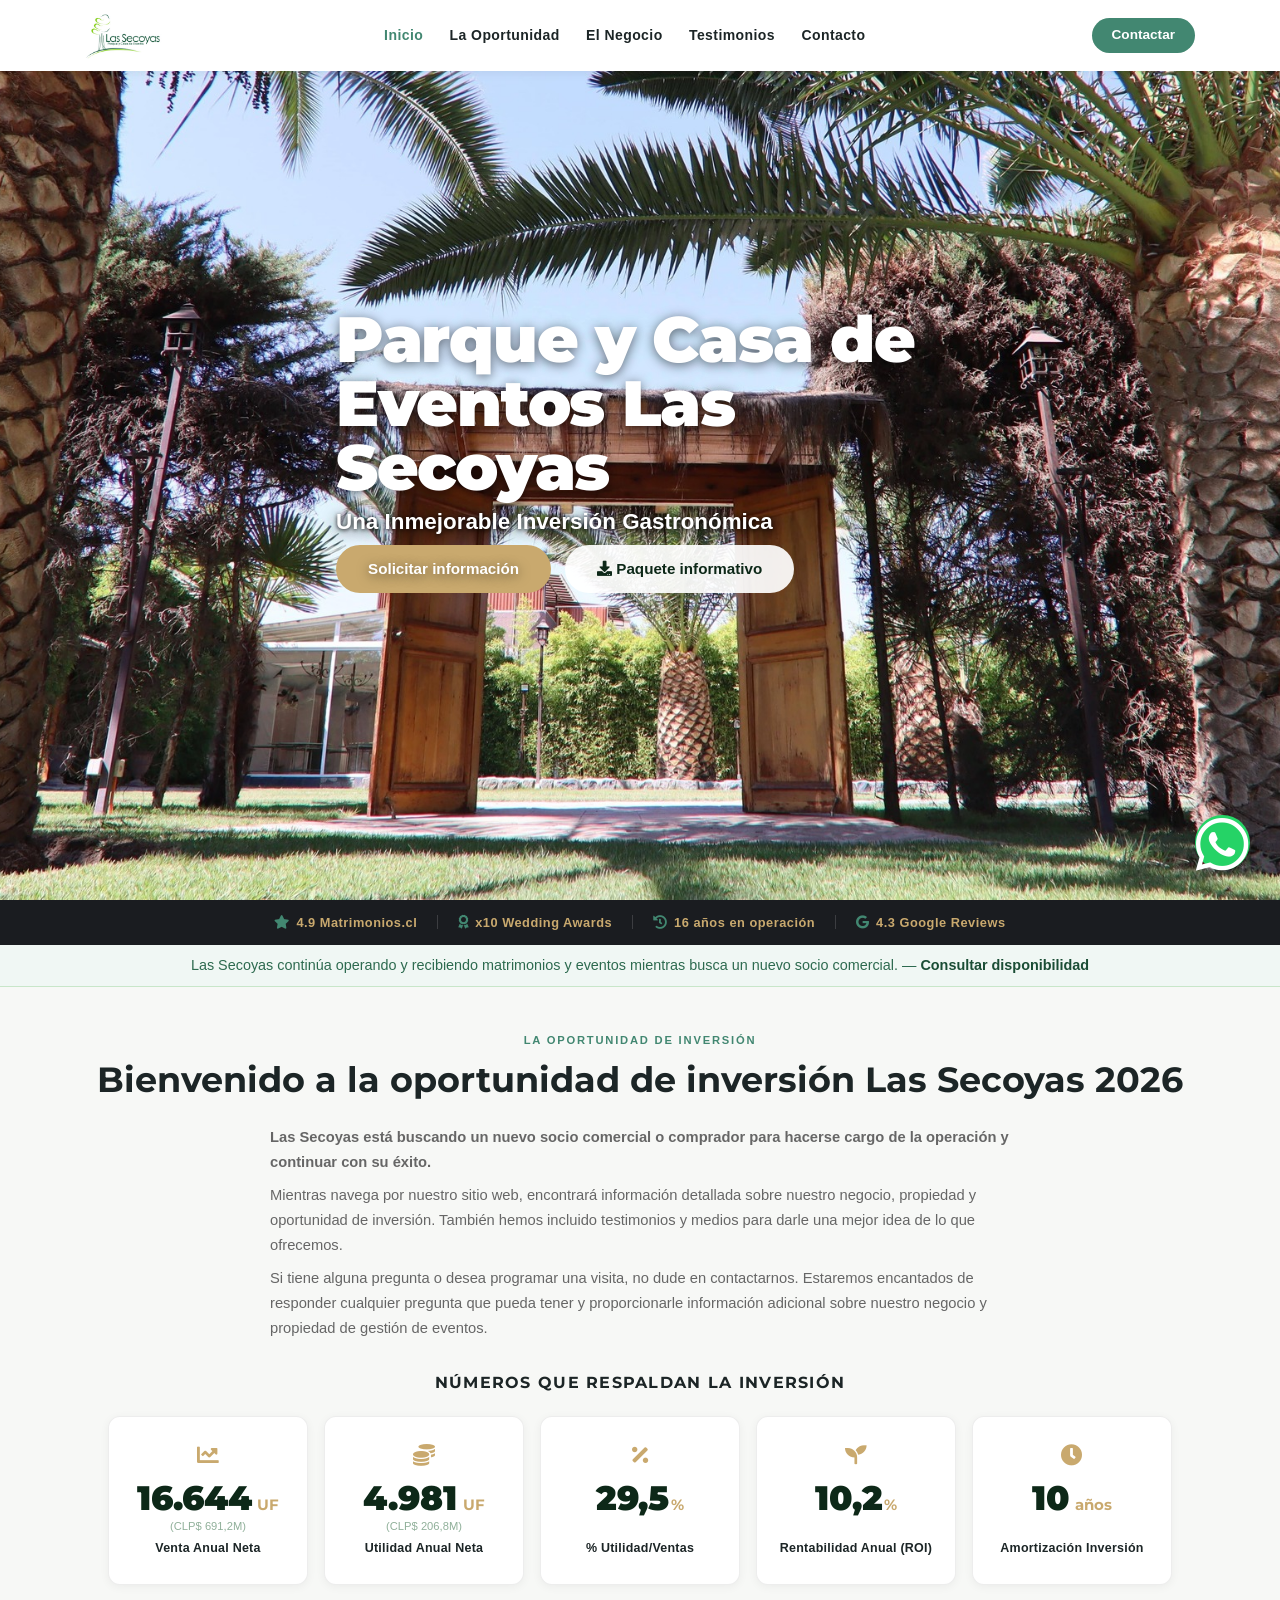
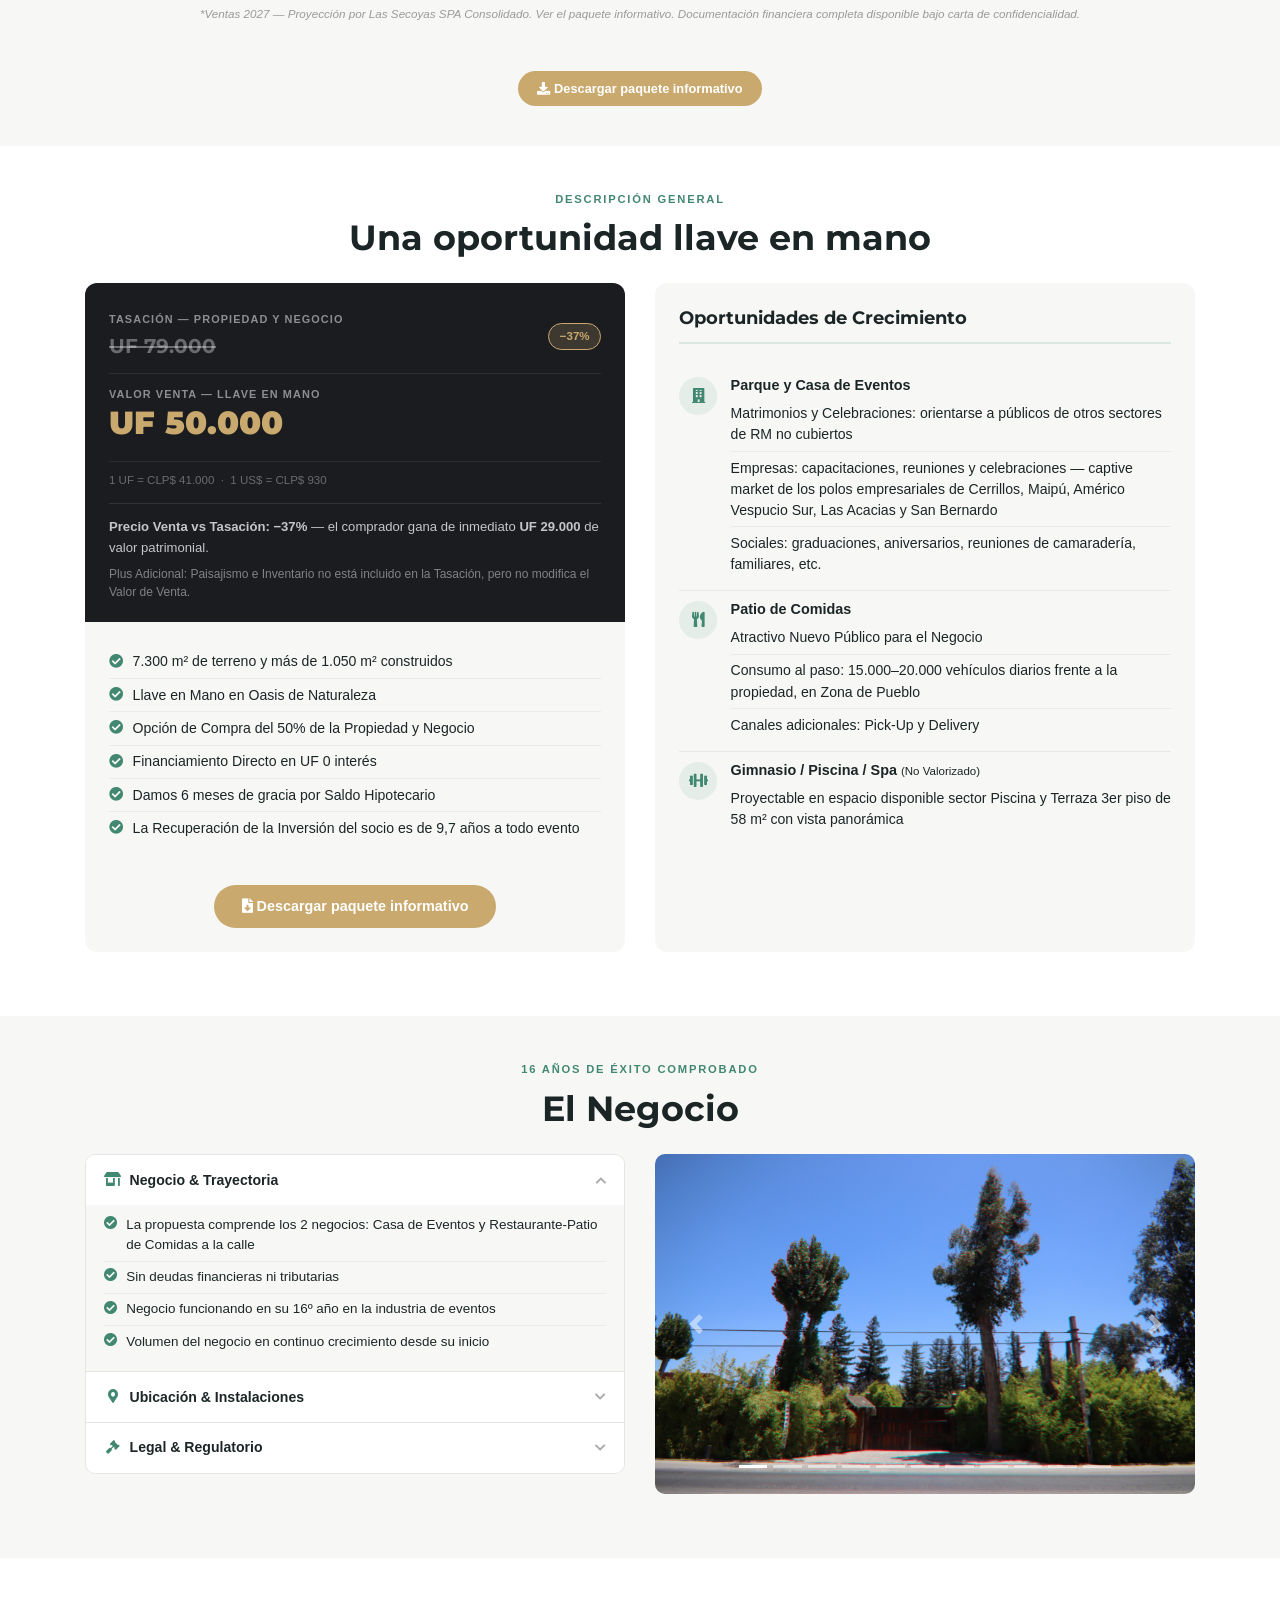
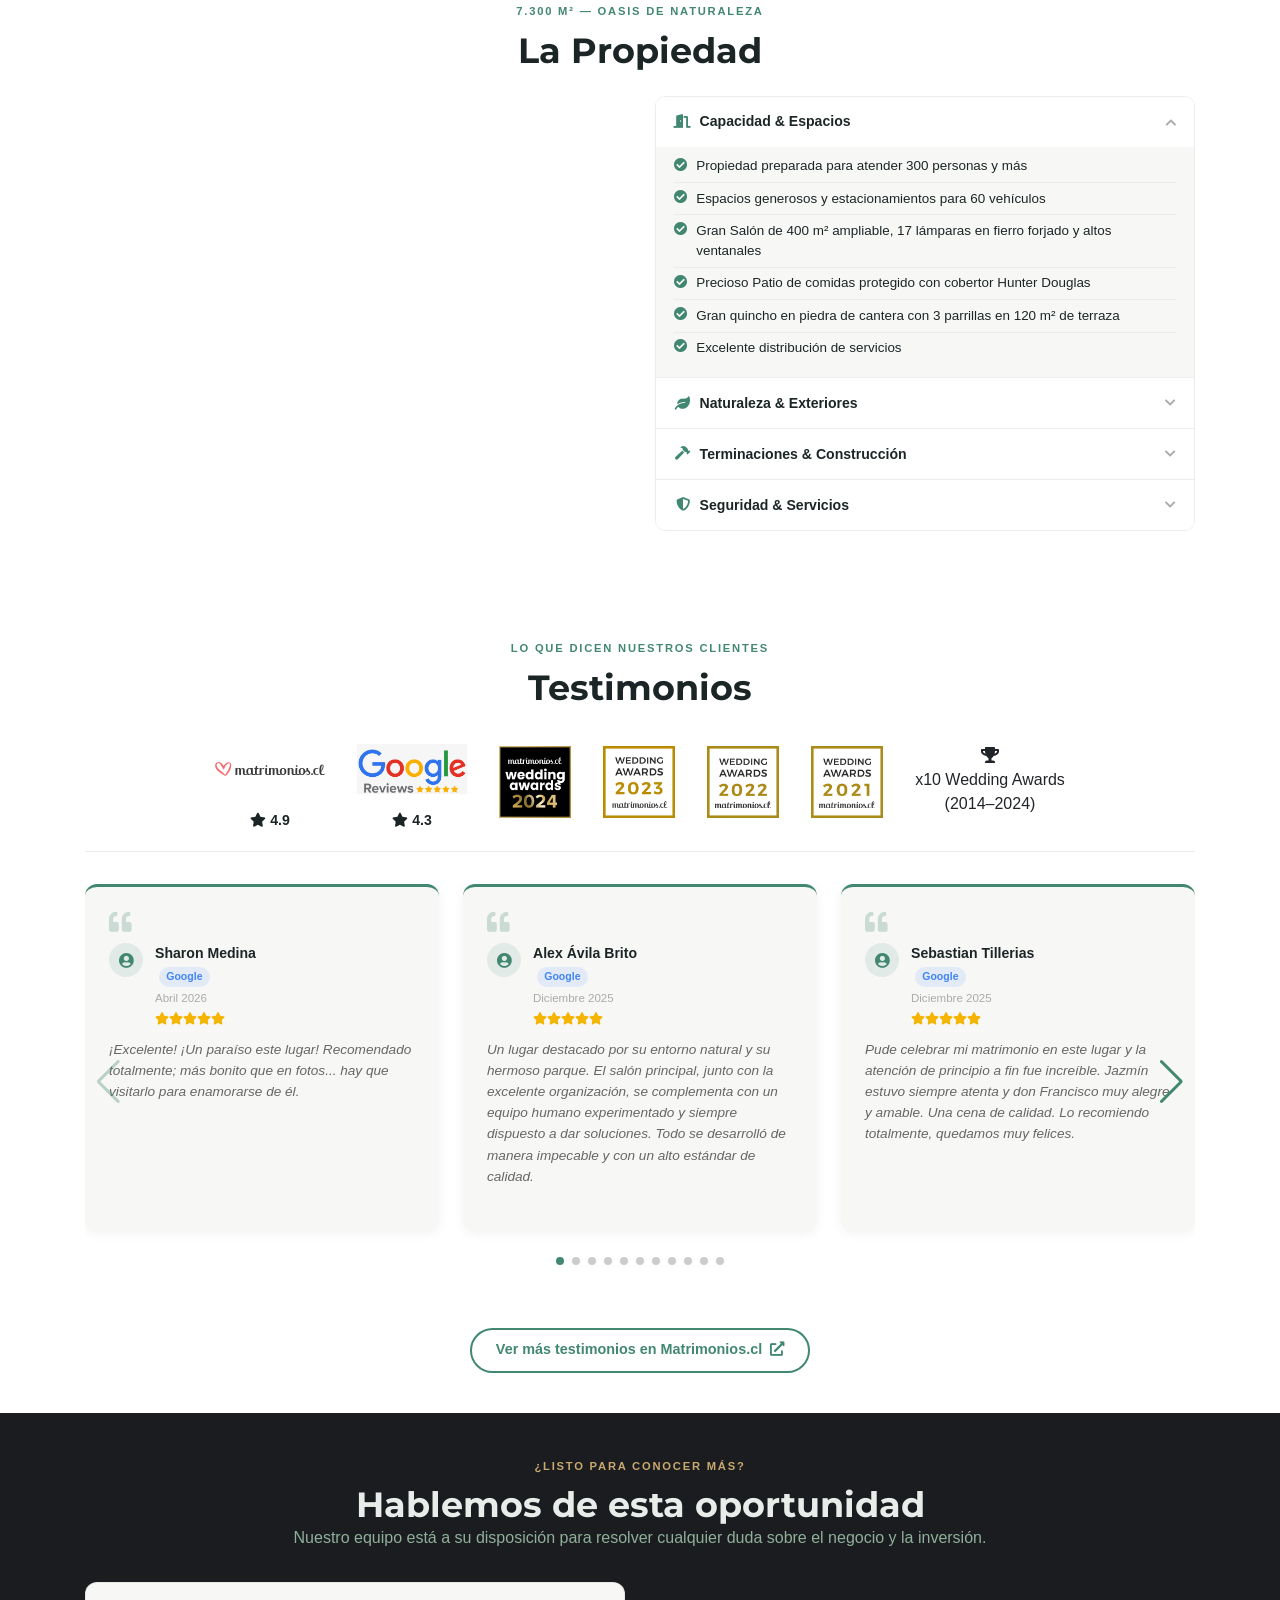
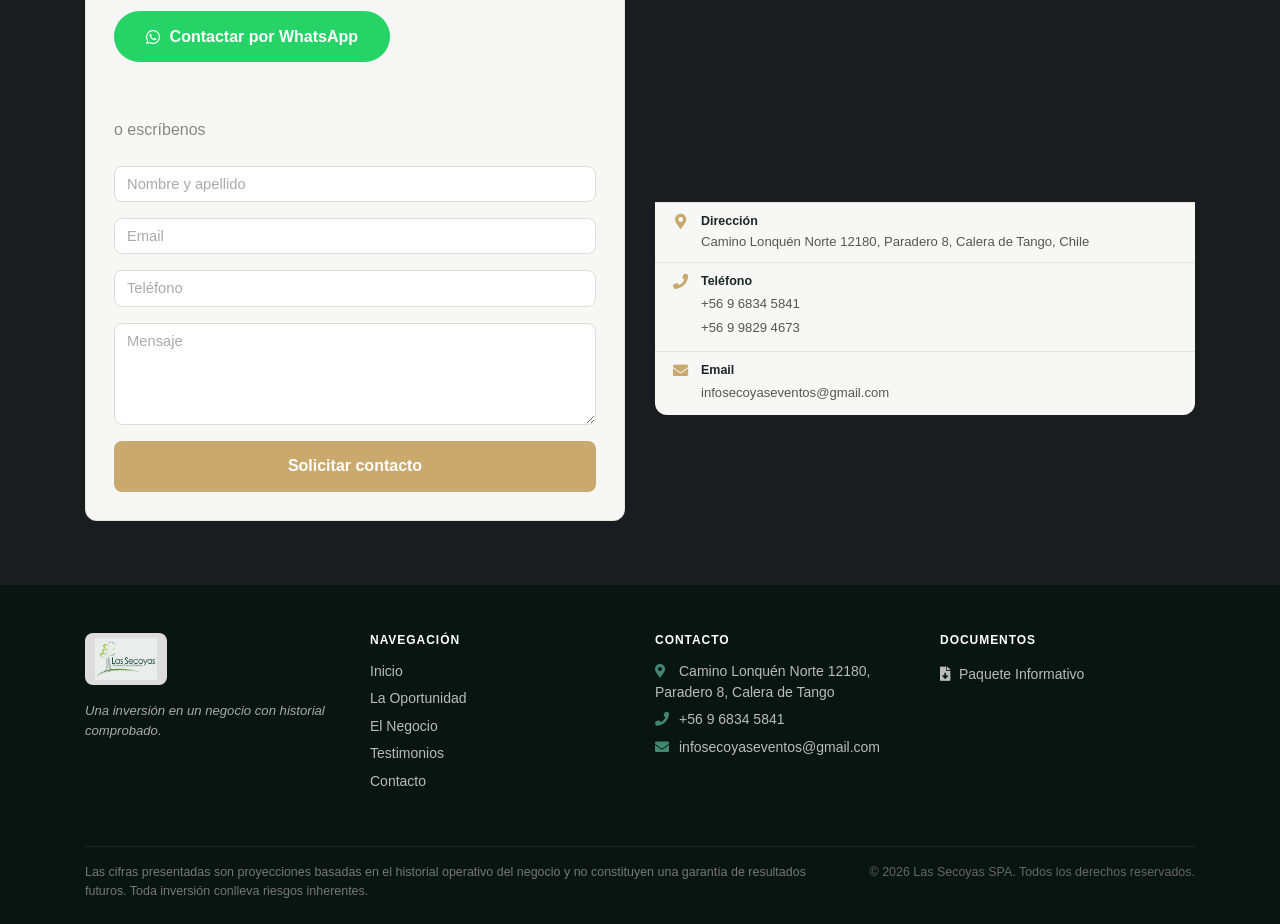
==== commit 90a0b937: "carlos and dad revisions" ====
--- a/index.html
+++ b/index.html
@@ -23,13 +23,13 @@
 
     <!-- SEO Meta Tags -->
     <link rel="canonical" href="https://inmejorableinversiongastronomica.com/">
-    <meta name="description" content="Inversión gastronómica llave en mano en Chile. Centro de eventos con 16 años de operación, ROI 22,2%, capacidad 300 personas. UF 50.000 — Calera de Tango.">
+    <meta name="description" content="Inversión gastronómica llave en mano en Chile. Centro de eventos con 16 años de operación, ROI 10,3%, capacidad 300 personas. UF 50.000 — Calera de Tango.">
     <meta name="author" content="Matias Fontecilla">
     <meta name="keywords" content="inversion, inversionistas en chile, inversion inmobiliaria, inversion gastronomica, centro de eventos camino lonquen, centro de eventos inversion en chile, Llave en Mano en Oasis de Naturaleza, inversion inmobiliaria en santiago de chile">
     <meta name="robots" content="index, follow">
     <meta name="theme-color" content="#2d6a4f">
     <meta property="og:title" content="Las Secoyas - Una Inmejorable Inversión Gastronómica">
-    <meta property="og:description" content="Gran oportunidad de inversión. Negocio de eventos de servicio completo en Chile. 16 años de operación. UF 50.000 llave en mano. ROI 22,2%.">
+    <meta property="og:description" content="Gran oportunidad de inversión. Negocio de eventos de servicio completo en Chile. 16 años de operación. UF 50.000 llave en mano. ROI 10,3%.">
     <meta property="og:image" content="https://inmejorableinversiongastronomica.com/images/secoyas11.jpeg">
     <meta property="og:image:width" content="1200">
     <meta property="og:image:height" content="630">
@@ -111,7 +111,7 @@
           "@id": "https://inmejorableinversiongastronomica.com/#webpage",
           "url": "https://inmejorableinversiongastronomica.com/",
           "name": "Las Secoyas — Una Inmejorable Inversión Gastronómica",
-          "description": "Gran oportunidad de inversión. Negocio de eventos de servicio completo en Chile. 16 años de operación. UF 50.000 llave en mano. ROI 22,2%.",
+          "description": "Gran oportunidad de inversión. Negocio de eventos de servicio completo en Chile. 16 años de operación. UF 50.000 llave en mano. ROI 10,3%.",
           "inLanguage": "es-CL",
           "isPartOf": { "@id": "https://inmejorableinversiongastronomica.com/#website" },
           "about": { "@id": "https://inmejorableinversiongastronomica.com/#organization" },
@@ -165,7 +165,7 @@
           "name": "¿Cuál es el ROI anual de la inversión?",
           "acceptedAnswer": {
             "@type": "Answer",
-            "text": "El ROI anual proyectado es del 22,2%, con ventas brutas de UF 20.061 y utilidad bruta de UF 8.248 (margen 41%). La inversión se recupera en aproximadamente 6 años."
+            "text": "El ROI anual proyectado es del 10,3%, con ventas netas de UF 16.858 y utilidad neta de UF 5.045 (margen 29,9%). La inversión se recupera en aproximadamente 9,7 años."
           }
         },
         {
@@ -245,10 +245,10 @@
     ════════════════════════════════════════════════════════════ -->
     <section id="home" class="hero-section">
         <div class="hero-bg">
-            <img src="images/secoyas11.jpeg" alt="Las Secoyas — Centro de Eventos" width="1920" height="1080" fetchpriority="high">
+            <img src="images/secoyas11.jpeg" alt="Las Secoyas — Parque y Casa de Eventos" width="1920" height="1080" fetchpriority="high">
         </div>
         <div class="container hero-content">
-            <h1 class="hero-title" data-aos="fade-up">Centro de Eventos en Venta — Las Secoyas, Calera de Tango</h1>
+            <h1 class="hero-title" data-aos="fade-up">Parque y Casa de Eventos Las Secoyas</h1>
             <p class="hero-subtitle" data-aos="fade-up" data-aos-delay="100">Una Inmejorable Inversión Gastronómica</p>
             <div class="hero-ctas" data-aos="fade-up" data-aos-delay="150">
                 <a href="#contacto" class="btn-cta-primary">Solicitar información</a>
@@ -285,7 +285,7 @@
         <div class="container">
             <div class="section-header text-center" data-aos="fade-up">
                 <span class="section-eyebrow">La Oportunidad de Inversión</span>
-                <h2 class="section-title">Bienvenidos a la oportunidad Las Secoyas 2026</h2>
+                <h2 class="section-title">Bienvenido a la oportunidad de inversión Las Secoyas 2026</h2>
             </div>
 
             <div class="oportunidad-intro" data-aos="fade-up">
@@ -297,49 +297,49 @@
             <h3 class="metrics-subheading" data-aos="fade-up">Números que respaldan la inversión</h3>
 
             <div class="metrics-grid">
-                <div class="metric-card" data-target="20061" data-format="uf" data-aos="fade-up" data-aos-delay="0">
+                <div class="metric-card" data-target="16858" data-format="uf" data-aos="fade-up" data-aos-delay="0">
                     <i class="fas fa-chart-line metric-icon"></i>
                     <div class="metric-number-wrap">
-                        <span class="metric-value" aria-label="20.061">20.061</span><span class="metric-unit"> UF</span>
-                    </div>
-                    <p class="metric-sub">(CLP$ 822,5M)</p>
-                    <p class="metric-label">Venta Anual Bruta</p>
-                </div>
-                <div class="metric-card" data-target="8248" data-format="uf" data-aos="fade-up" data-aos-delay="80">
+                        <span class="metric-value" aria-label="16.858">16.858</span><span class="metric-unit"> UF</span>
+                    </div>
+                    <p class="metric-sub">(CLP$ 691,2M)</p>
+                    <p class="metric-label">Venta Anual Neta</p>
+                </div>
+                <div class="metric-card" data-target="5045" data-format="uf" data-aos="fade-up" data-aos-delay="80">
                     <i class="fas fa-coins metric-icon"></i>
                     <div class="metric-number-wrap">
-                        <span class="metric-value" aria-label="8.248">8.248</span><span class="metric-unit"> UF</span>
-                    </div>
-                    <p class="metric-sub">(CLP$ 338,2M)</p>
-                    <p class="metric-label">Utilidad Anual Bruta</p>
-                </div>
-                <div class="metric-card" data-target="41" data-format="percent" data-aos="fade-up" data-aos-delay="160">
+                        <span class="metric-value" aria-label="5.045">5.045</span><span class="metric-unit"> UF</span>
+                    </div>
+                    <p class="metric-sub">(CLP$ 206,8M)</p>
+                    <p class="metric-label">Utilidad Anual Neta</p>
+                </div>
+                <div class="metric-card" data-target="29.9" data-format="percent-decimal" data-aos="fade-up" data-aos-delay="160">
                     <i class="fas fa-percentage metric-icon"></i>
                     <div class="metric-number-wrap">
-                        <span class="metric-value" aria-label="41">41</span><span class="metric-unit">%</span>
+                        <span class="metric-value" aria-label="29,9">29,9</span><span class="metric-unit">%</span>
                     </div>
                     <p class="metric-sub">&nbsp;</p>
-                    <p class="metric-label">% de Utilidad</p>
-                </div>
-                <div class="metric-card" data-target="22.2" data-format="percent-decimal" data-aos="fade-up" data-aos-delay="240">
+                    <p class="metric-label">% Utilidad/Ventas</p>
+                </div>
+                <div class="metric-card" data-target="10.3" data-format="percent-decimal" data-aos="fade-up" data-aos-delay="240">
                     <i class="fas fa-seedling metric-icon"></i>
                     <div class="metric-number-wrap">
-                        <span class="metric-value" aria-label="22,2">22,2</span><span class="metric-unit">%</span>
+                        <span class="metric-value" aria-label="10,3">10,3</span><span class="metric-unit">%</span>
                     </div>
                     <p class="metric-sub">&nbsp;</p>
                     <p class="metric-label">Rentabilidad Anual (ROI)</p>
                 </div>
-                <div class="metric-card" data-target="6" data-format="years" data-aos="fade-up" data-aos-delay="320">
+                <div class="metric-card" data-target="9.7" data-format="years" data-aos="fade-up" data-aos-delay="320">
                     <i class="fas fa-clock metric-icon"></i>
                     <div class="metric-number-wrap">
-                        <span class="metric-value" aria-label="6">6</span><span class="metric-unit"> años</span>
+                        <span class="metric-value" aria-label="9,7">9,7</span><span class="metric-unit"> años</span>
                     </div>
                     <p class="metric-sub">&nbsp;</p>
                     <p class="metric-label">Amortización Inversión</p>
                 </div>
             </div>
 
-            <p class="metrics-note" data-aos="fade-up">*Proyección de ventas 2025 por Las Secoyas SPA Consolidado — ver el paquete informativo. Documentación financiera completa disponible bajo carta de confidencialidad.</p>
+            <p class="metrics-note" data-aos="fade-up">*Ventas 2027 — Proyección por Las Secoyas SPA Consolidado. Ver el paquete informativo. Documentación financiera completa disponible bajo carta de confidencialidad.</p>
 
             <div class="metrics-cta" data-aos="fade-up">
                 <a href="PPT_SECOYAS.pdf" download class="btn-metrics-download">
@@ -376,6 +376,10 @@
                                 </div>
                             </div>
                             <p class="pc-conversion">1 UF = CLP$ 41.000 &nbsp;·&nbsp; 1 US$ = CLP$ 930</p>
+                            <div class="pc-equity">
+                                <p><strong>Precio Venta vs Tasación: −37%</strong> — el comprador gana de inmediato <strong>UF 29.000</strong> de valor patrimonial.</p>
+                                <p class="pc-equity-note">Plus Adicional: Paisajismo e Inventario no está incluido en la Tasación, pero no modifica el Valor de Venta.</p>
+                            </div>
                         </div>
                         <ul class="check-list">
                             <li><i class="fas fa-check-circle"></i> 7.300 m² de terreno y más de 1.050 m² construidos</li>
@@ -383,7 +387,7 @@
                             <li><i class="fas fa-check-circle"></i> Opción de Compra del 50% de la Propiedad y Negocio</li>
                             <li><i class="fas fa-check-circle"></i> Financiamiento Directo en UF 0 interés</li>
                             <li><i class="fas fa-check-circle"></i> Damos 6 meses de gracia por Saldo Hipotecario</li>
-                            <li><i class="fas fa-check-circle"></i> La Recuperación de la Inversión del socio es de 6 años a todo evento</li>
+                            <li><i class="fas fa-check-circle"></i> La Recuperación de la Inversión del socio es de 9,7 años a todo evento</li>
                         </ul>
                         <div class="desc-cta mt-auto pt-3">
                             <a href="PPT_SECOYAS.pdf" download class="btn-gold">
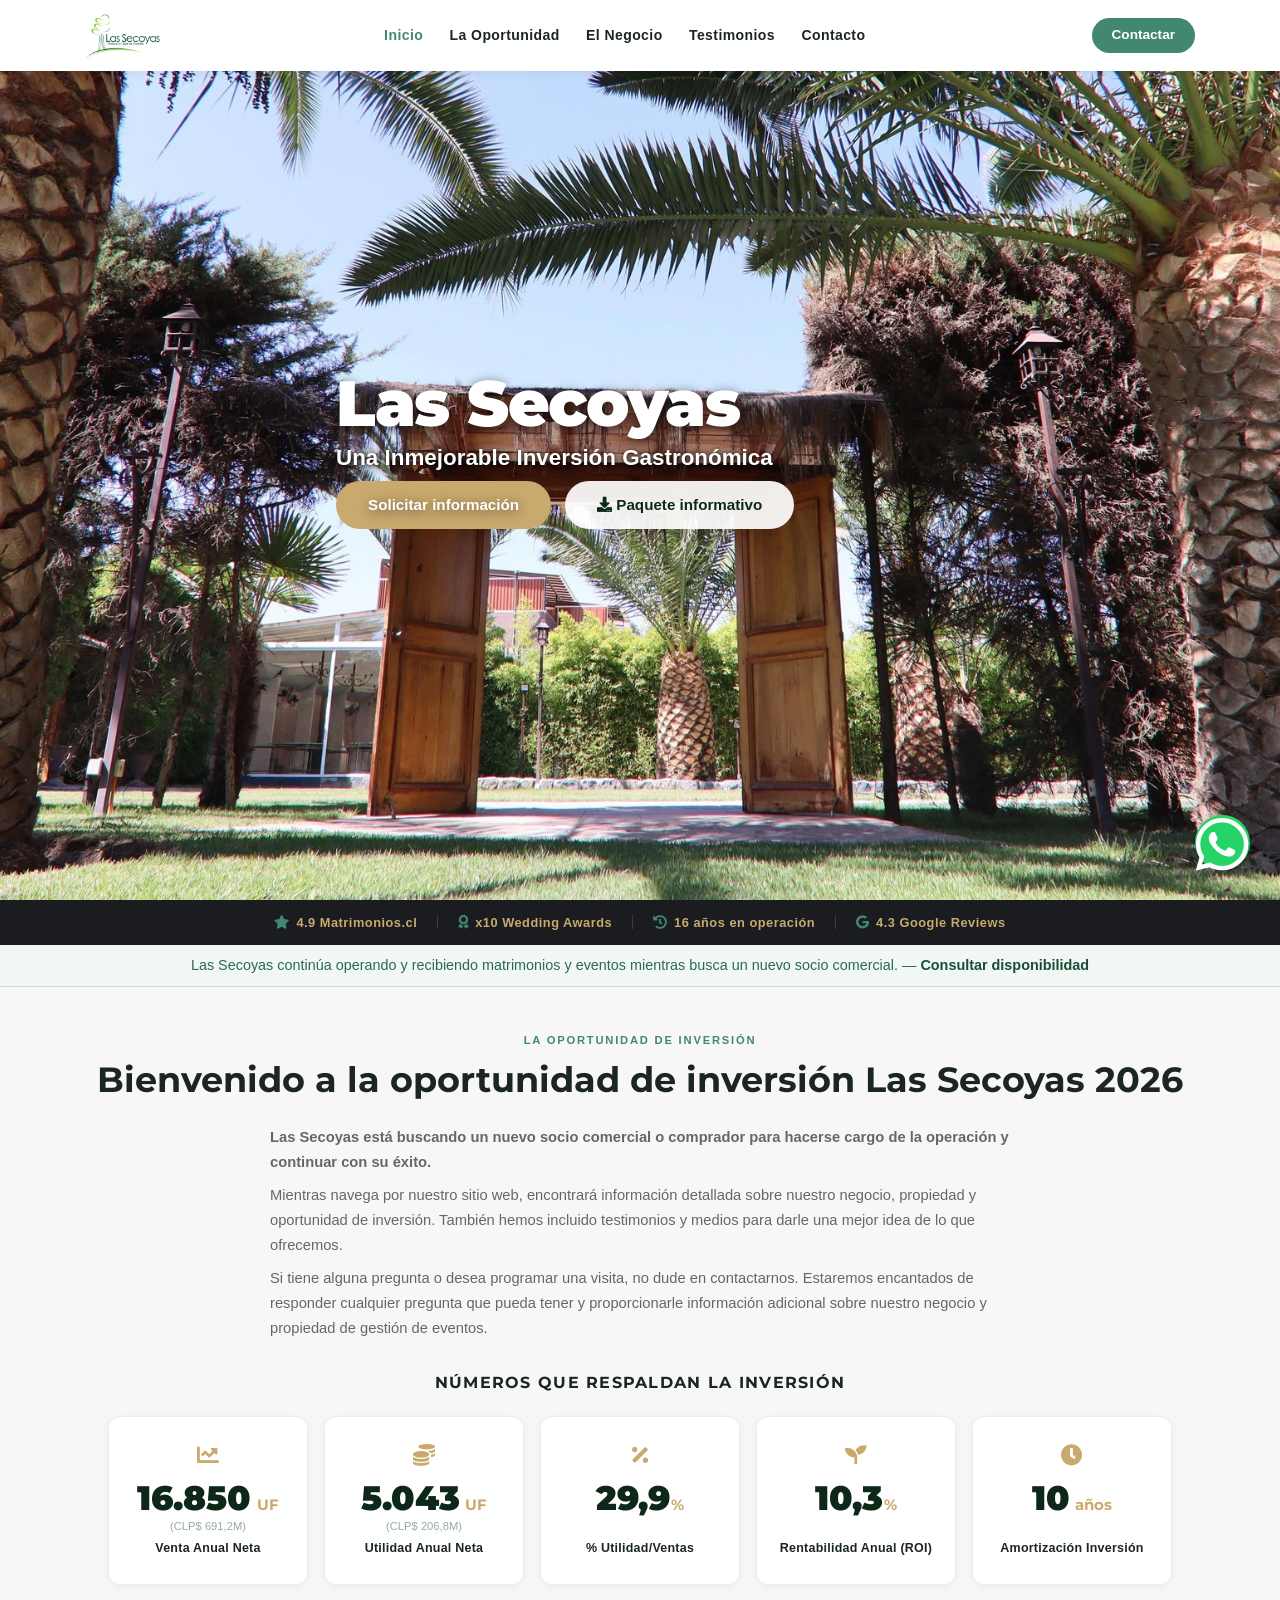
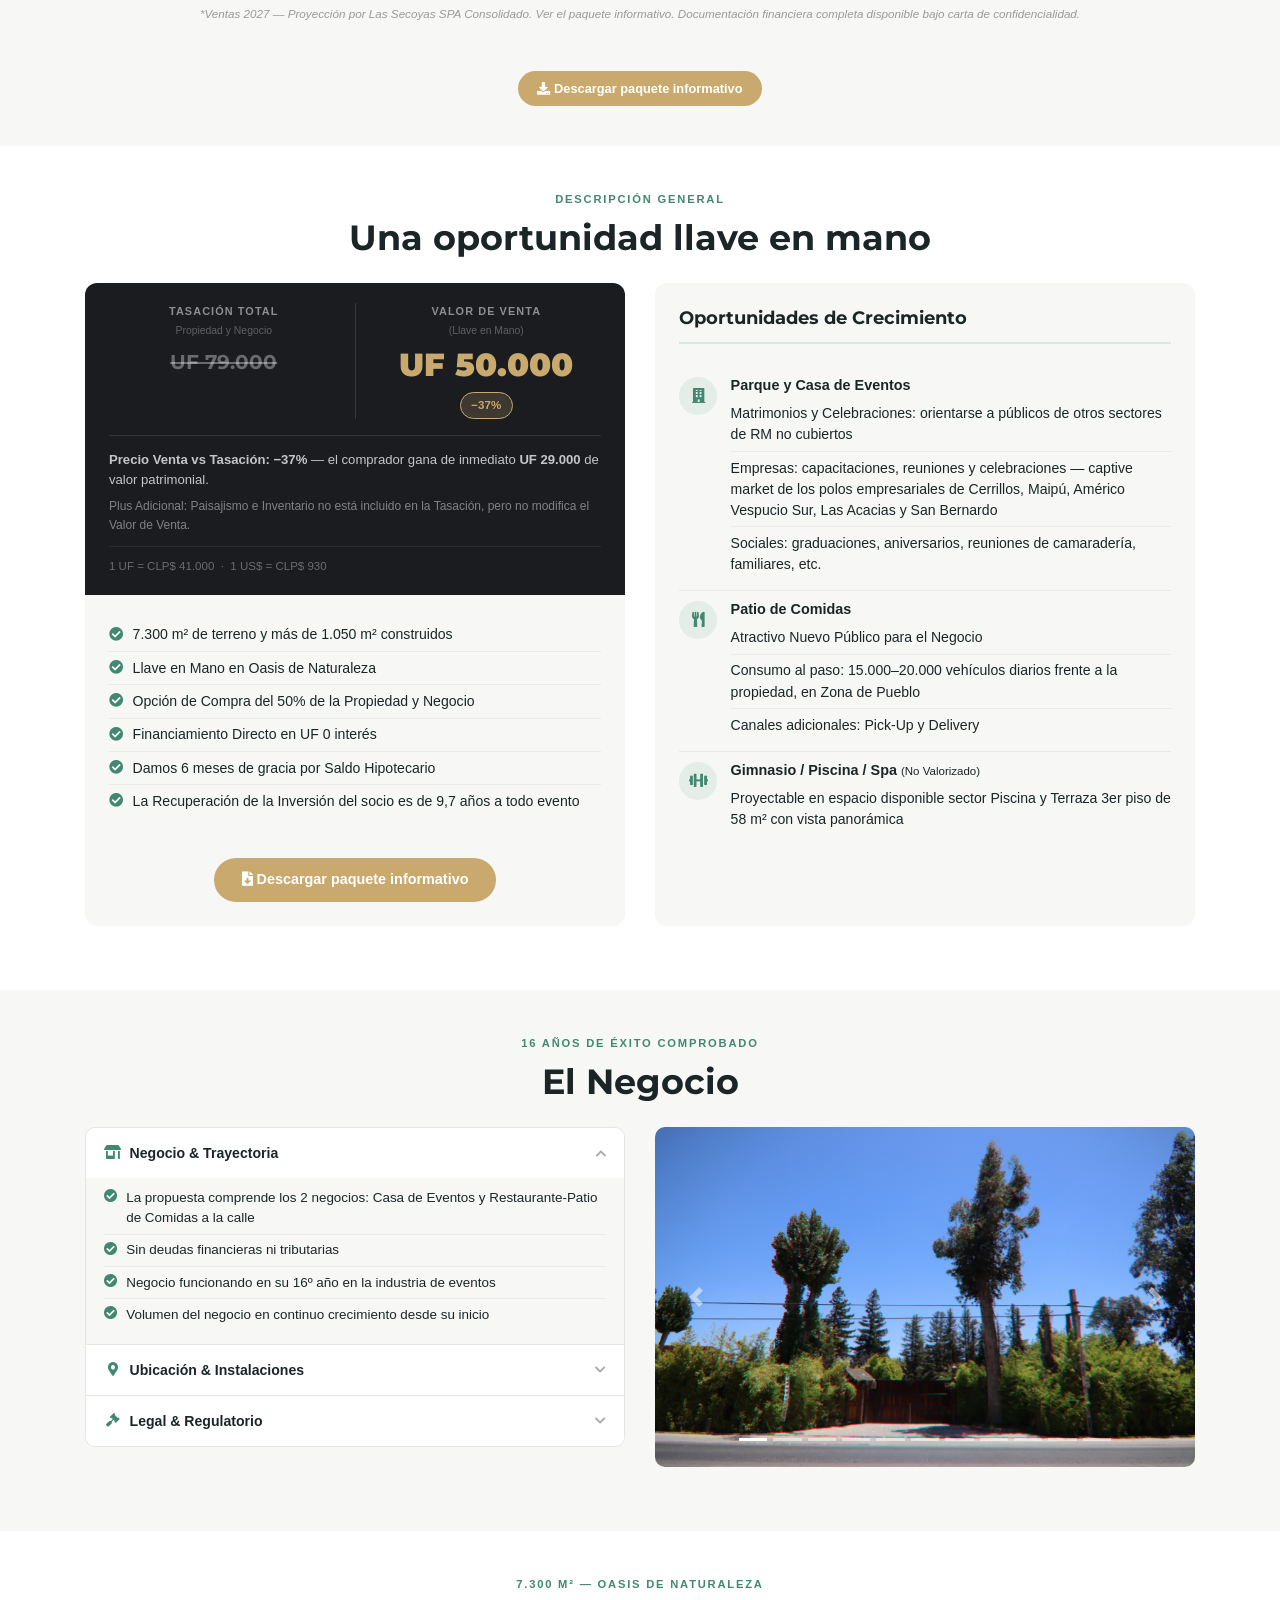
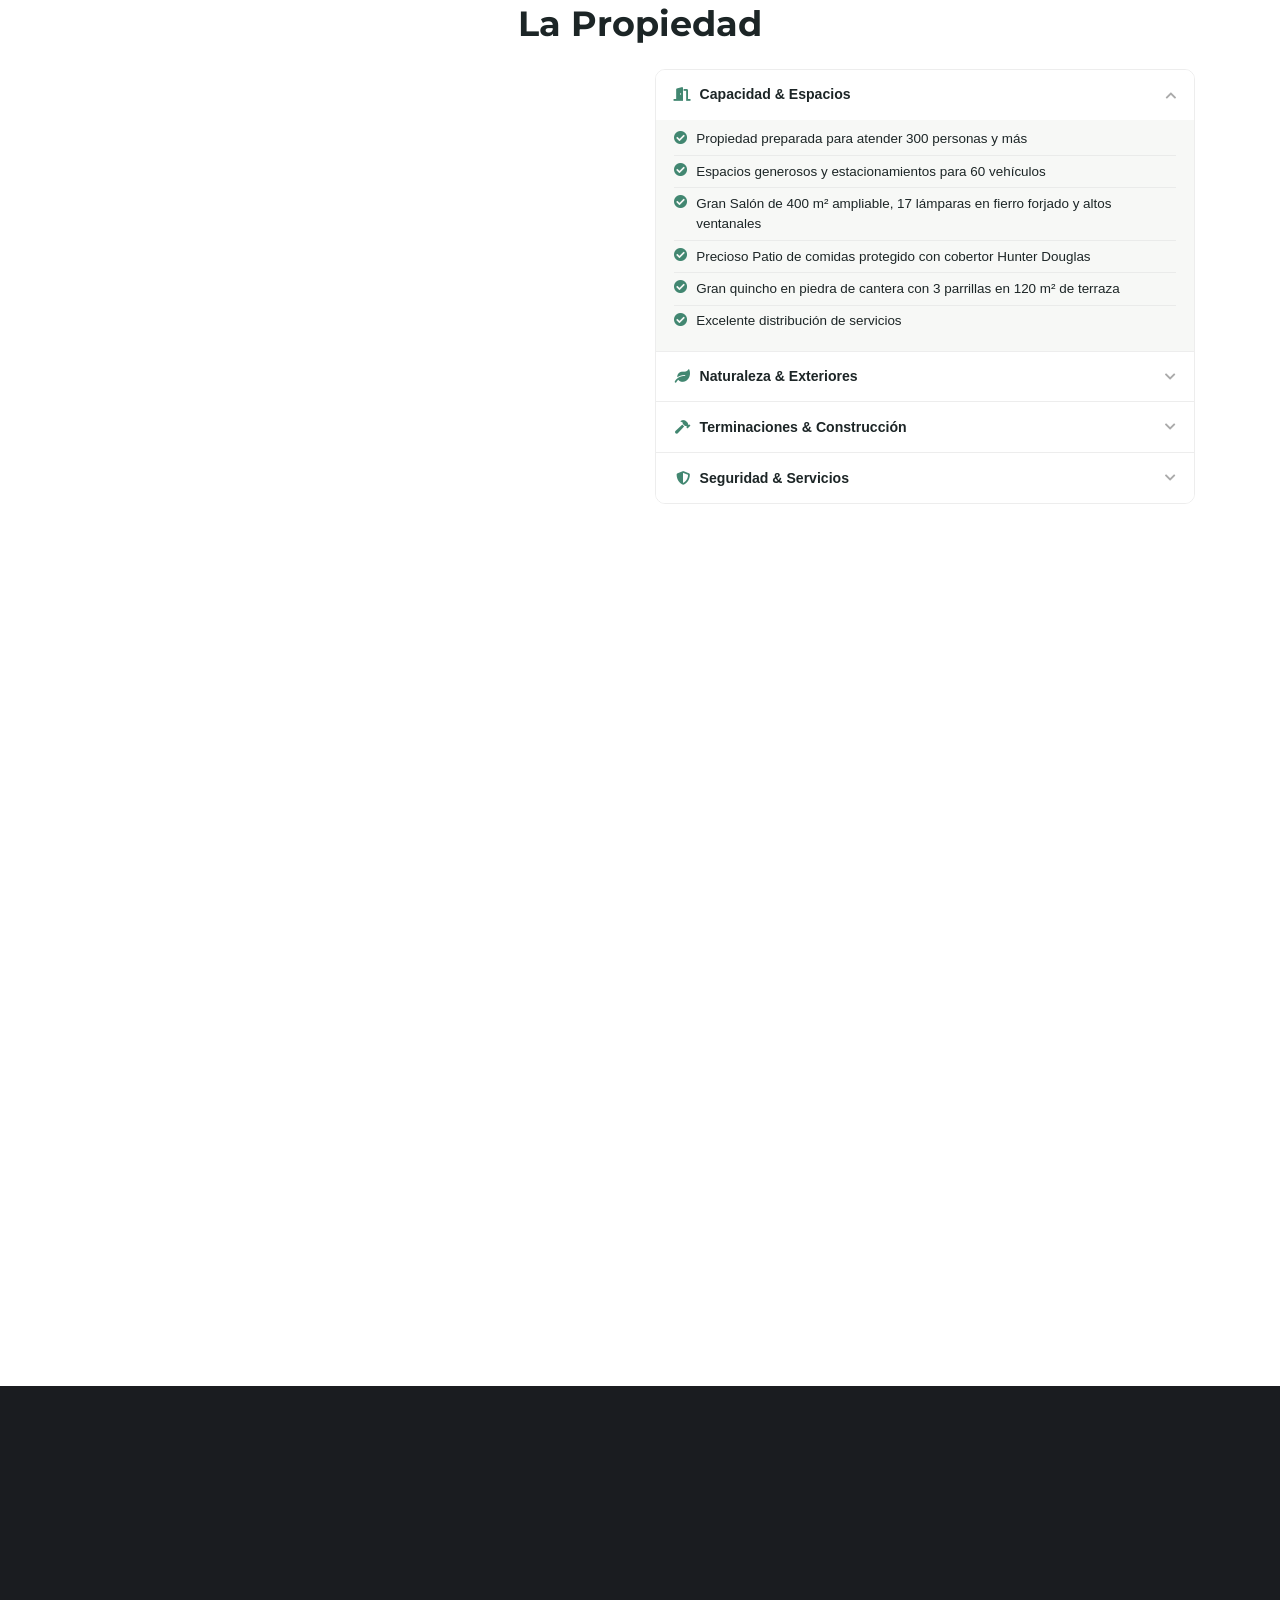
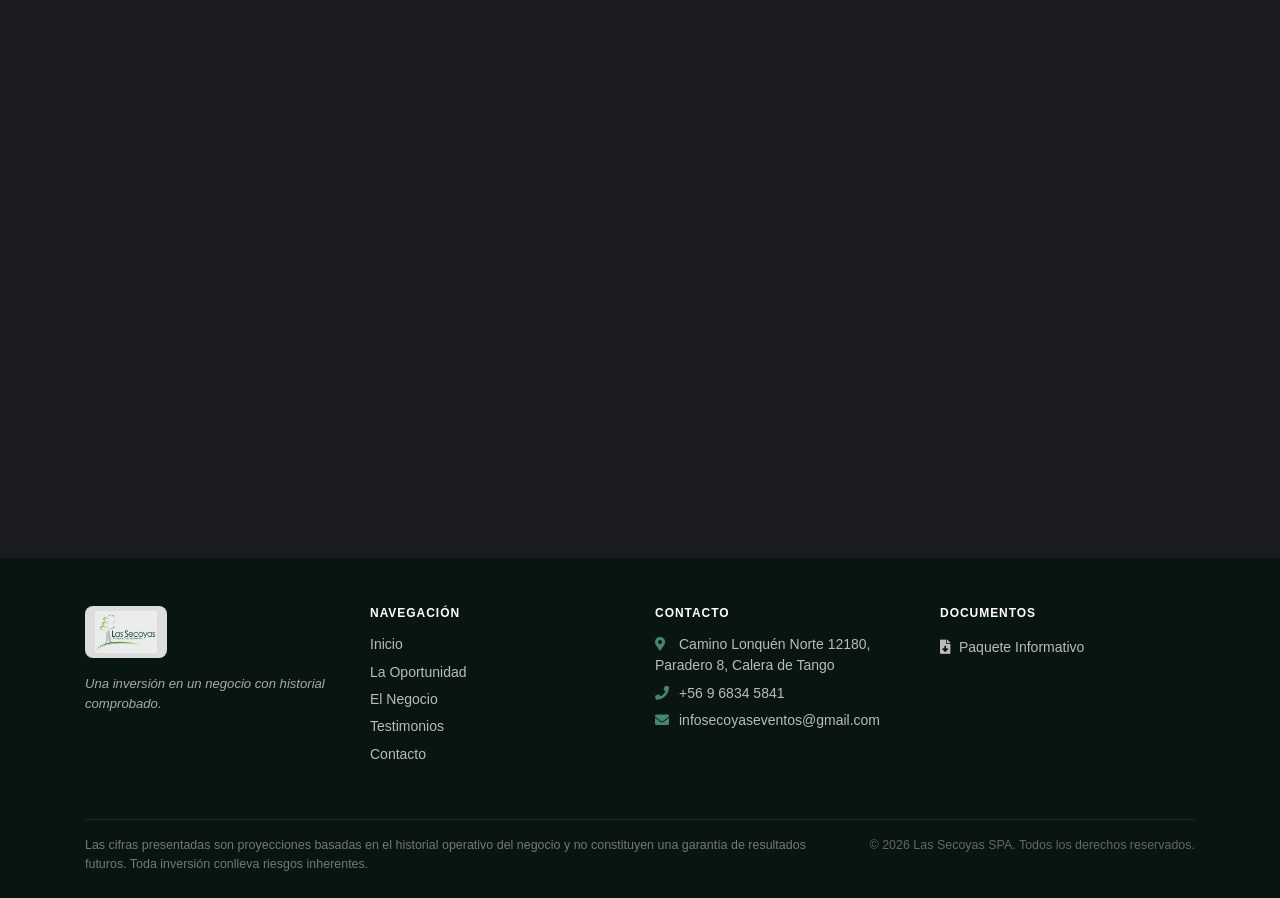
==== commit 214155aa: "minor carlos changes" ====
--- a/index.html
+++ b/index.html
@@ -248,7 +248,7 @@
             <img src="images/secoyas11.jpeg" alt="Las Secoyas — Parque y Casa de Eventos" width="1920" height="1080" fetchpriority="high">
         </div>
         <div class="container hero-content">
-            <h1 class="hero-title" data-aos="fade-up">Parque y Casa de Eventos Las Secoyas</h1>
+            <h1 class="hero-title" data-aos="fade-up">Las Secoyas</h1>
             <p class="hero-subtitle" data-aos="fade-up" data-aos-delay="100">Una Inmejorable Inversión Gastronómica</p>
             <div class="hero-ctas" data-aos="fade-up" data-aos-delay="150">
                 <a href="#contacto" class="btn-cta-primary">Solicitar información</a>
@@ -362,24 +362,25 @@
                 <div class="col-md-6 mb-4" data-aos="fade-right">
                     <div class="desc-card h-100">
                         <div class="pricing-callout">
-                            <div class="pc-row">
-                                <div>
-                                    <span class="pc-label">Tasación — Propiedad y Negocio</span>
+                            <div class="pc-compare">
+                                <div class="pc-col">
+                                    <span class="pc-col-label">Tasación Total</span>
+                                    <span class="pc-col-sub">Propiedad y Negocio</span>
                                     <span class="pc-strike">UF 79.000</span>
                                 </div>
-                                <span class="pc-badge">−37%</span>
-                            </div>
-                            <div class="pc-row">
-                                <div>
-                                    <span class="pc-label">Valor Venta — Llave en Mano</span>
+                                <div class="pc-col-divider"></div>
+                                <div class="pc-col">
+                                    <span class="pc-col-label">Valor de Venta</span>
+                                    <span class="pc-col-sub">(Llave en Mano)</span>
                                     <span class="pc-price">UF 50.000</span>
-                                </div>
-                            </div>
-                            <p class="pc-conversion">1 UF = CLP$ 41.000 &nbsp;·&nbsp; 1 US$ = CLP$ 930</p>
+                                    <span class="pc-badge">−37%</span>
+                                </div>
+                            </div>
                             <div class="pc-equity">
                                 <p><strong>Precio Venta vs Tasación: −37%</strong> — el comprador gana de inmediato <strong>UF 29.000</strong> de valor patrimonial.</p>
                                 <p class="pc-equity-note">Plus Adicional: Paisajismo e Inventario no está incluido en la Tasación, pero no modifica el Valor de Venta.</p>
                             </div>
+                            <p class="pc-conversion">1 UF = CLP$ 41.000 &nbsp;·&nbsp; 1 US$ = CLP$ 930</p>
                         </div>
                         <ul class="check-list">
                             <li><i class="fas fa-check-circle"></i> 7.300 m² de terreno y más de 1.050 m² construidos</li>
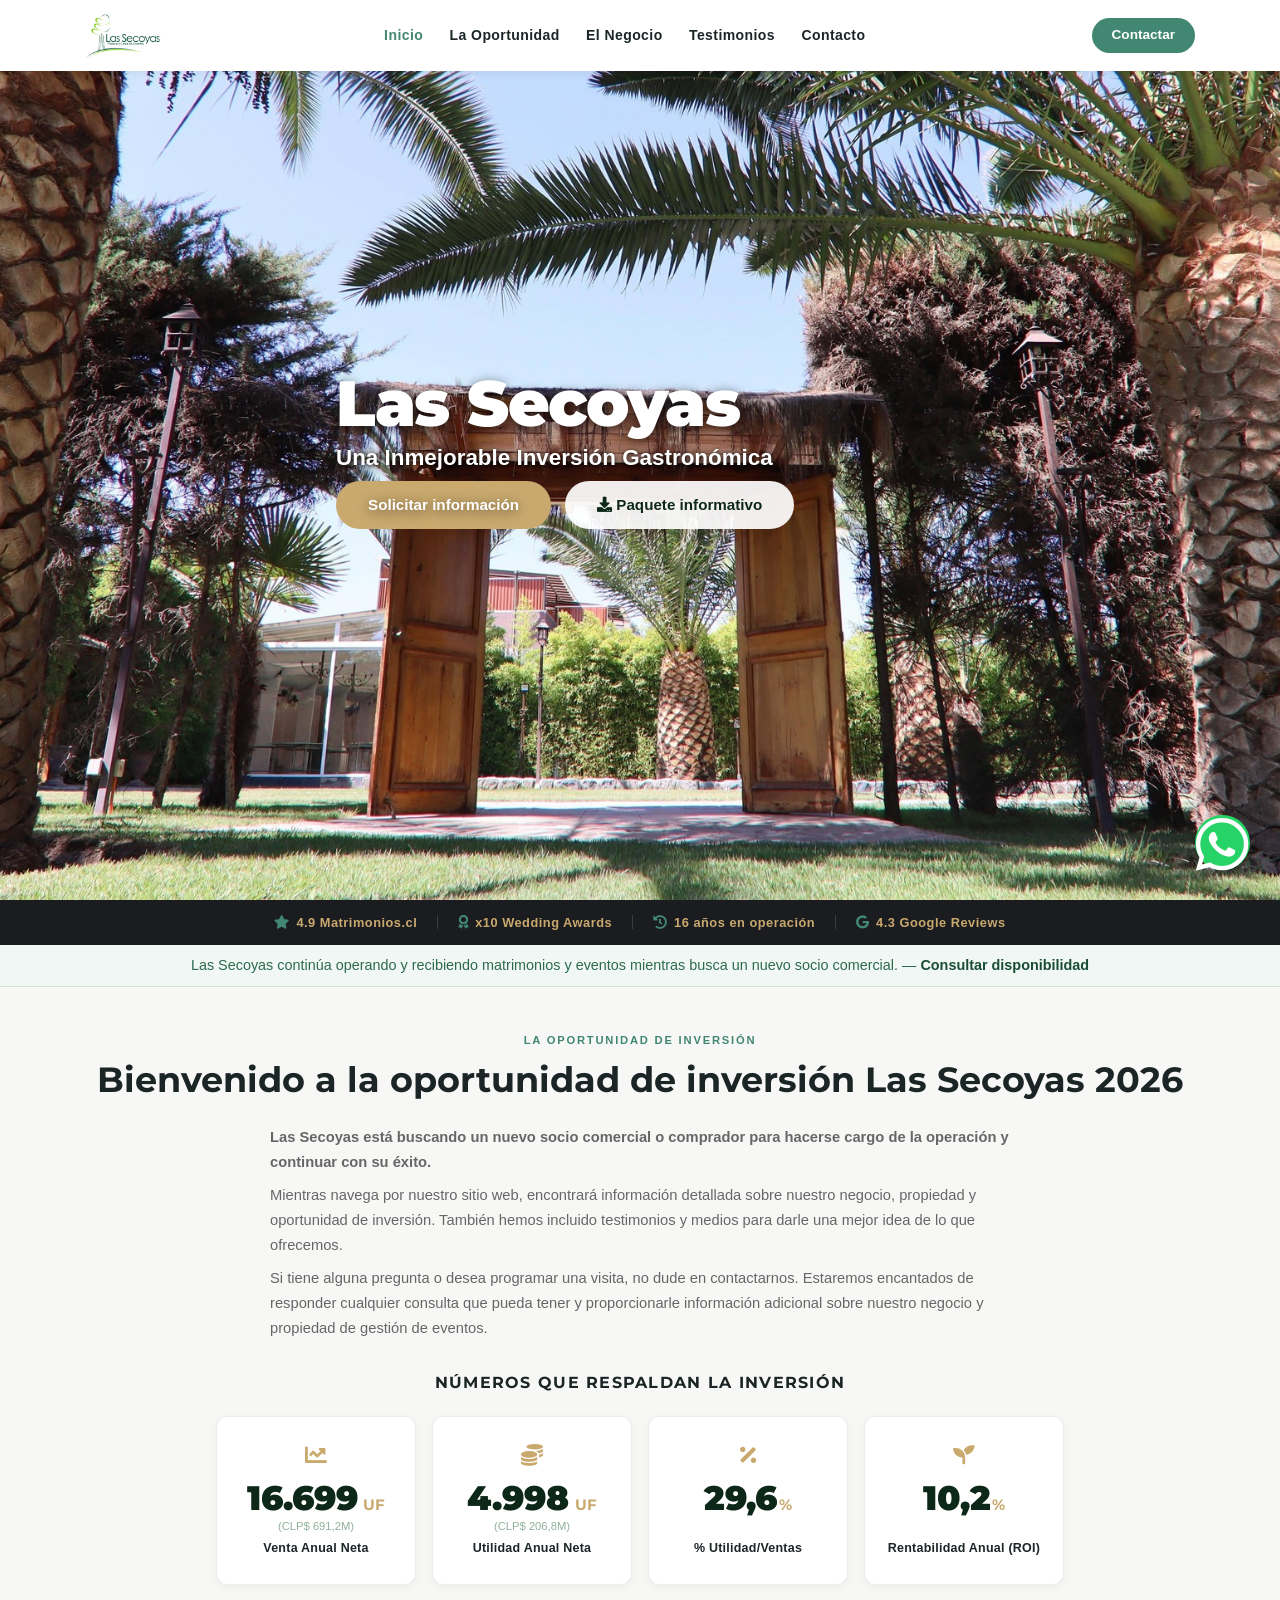
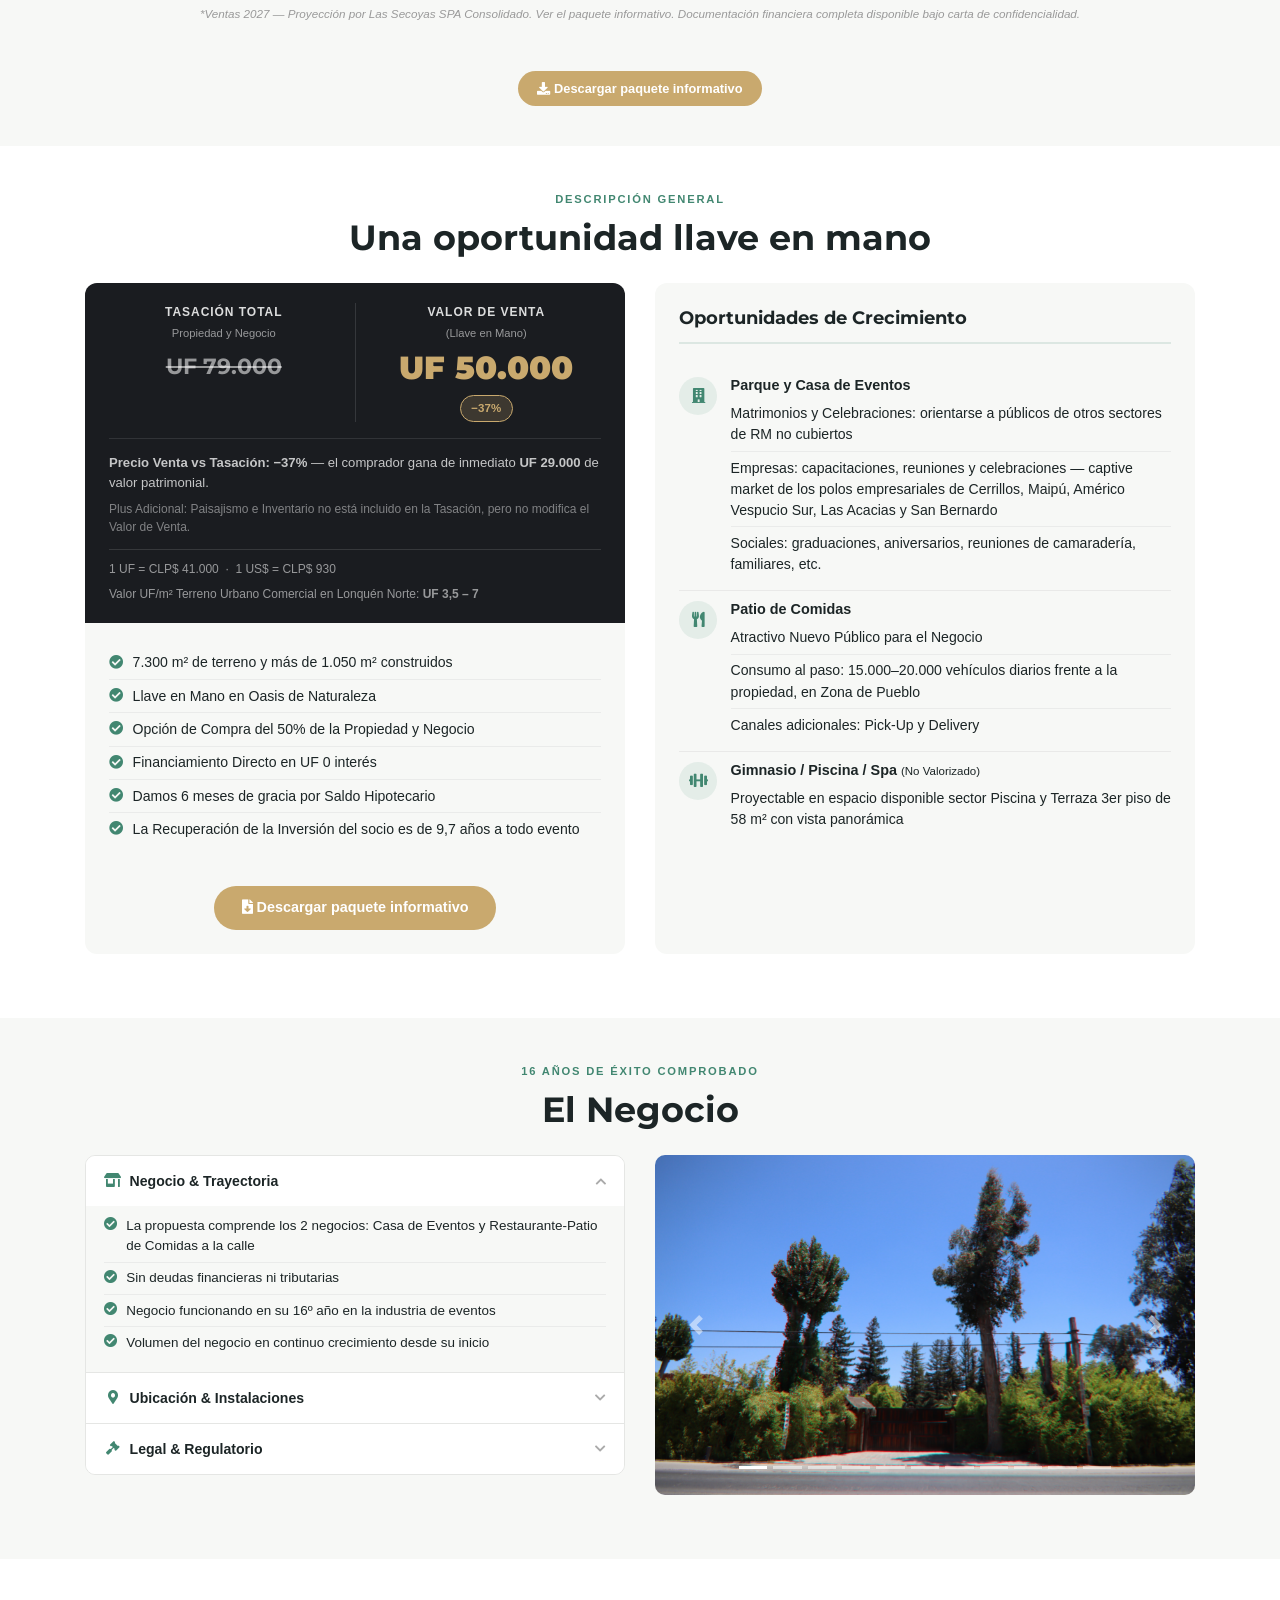
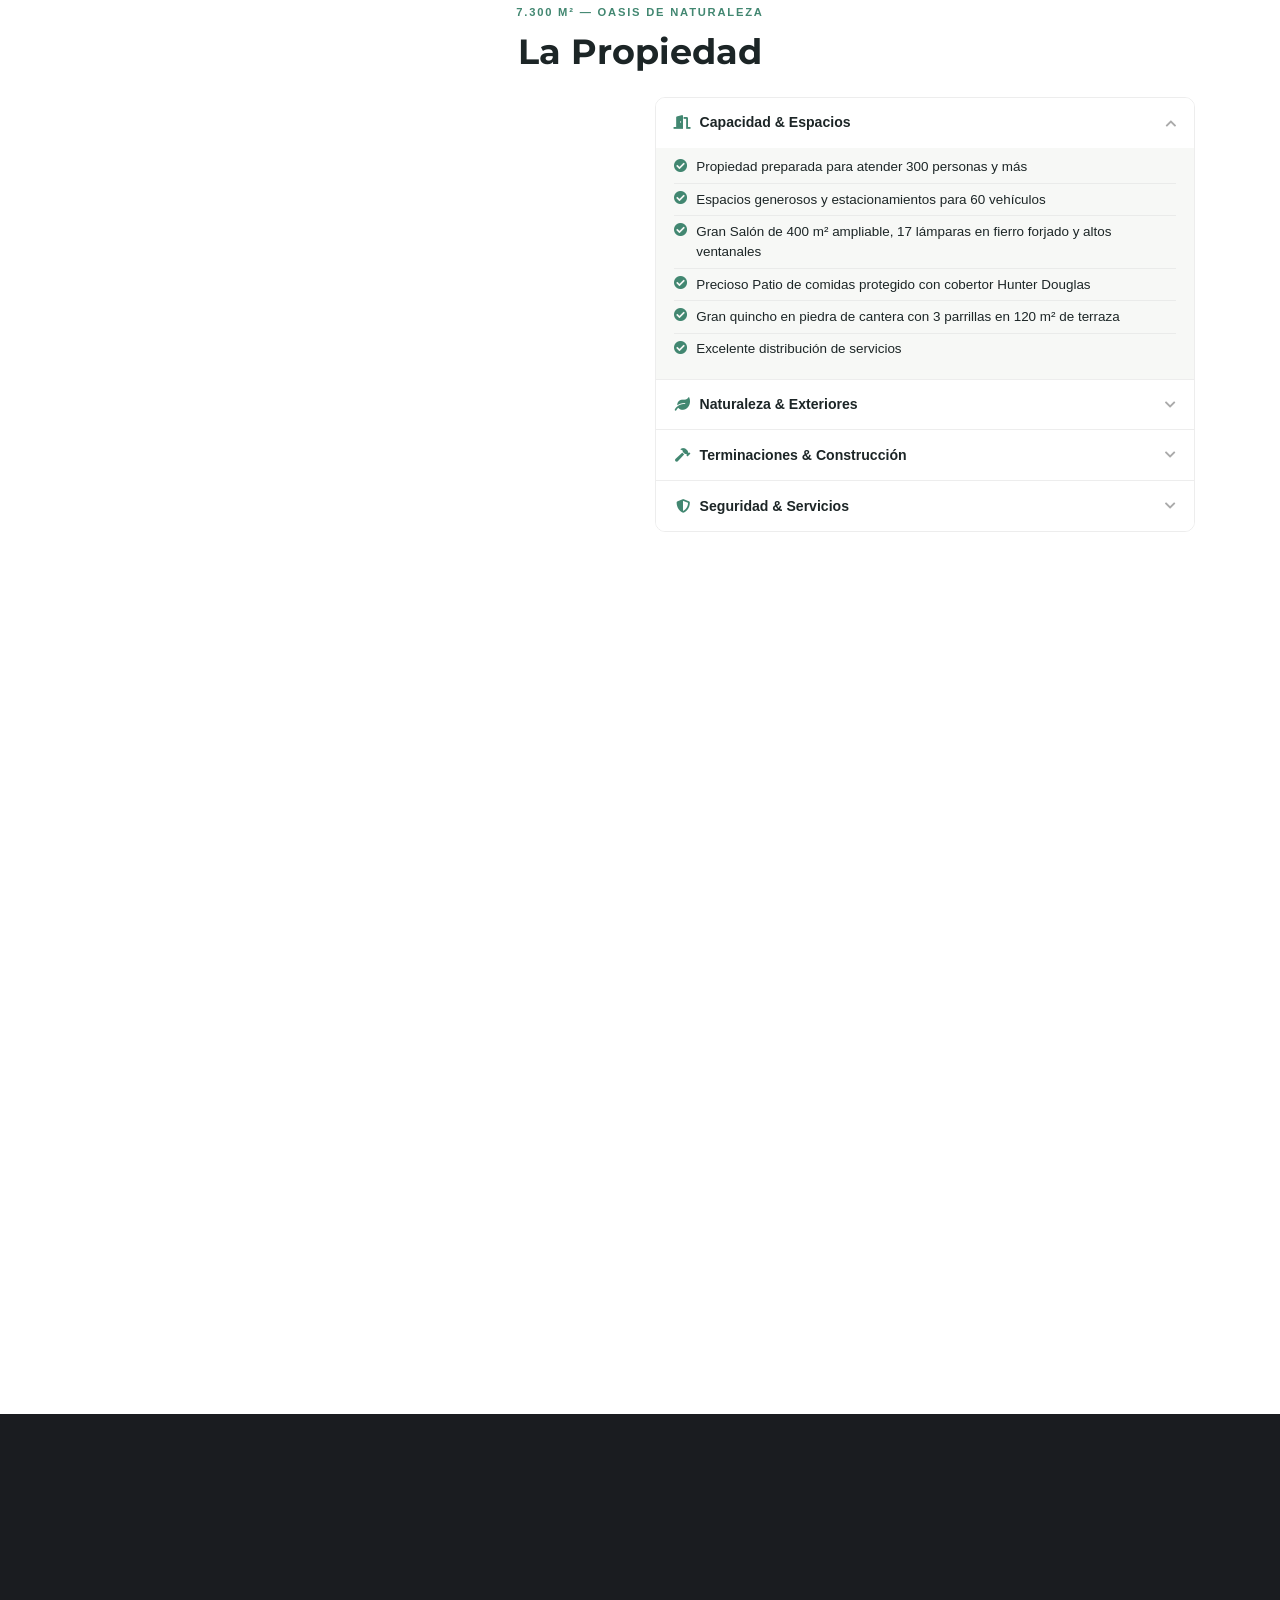
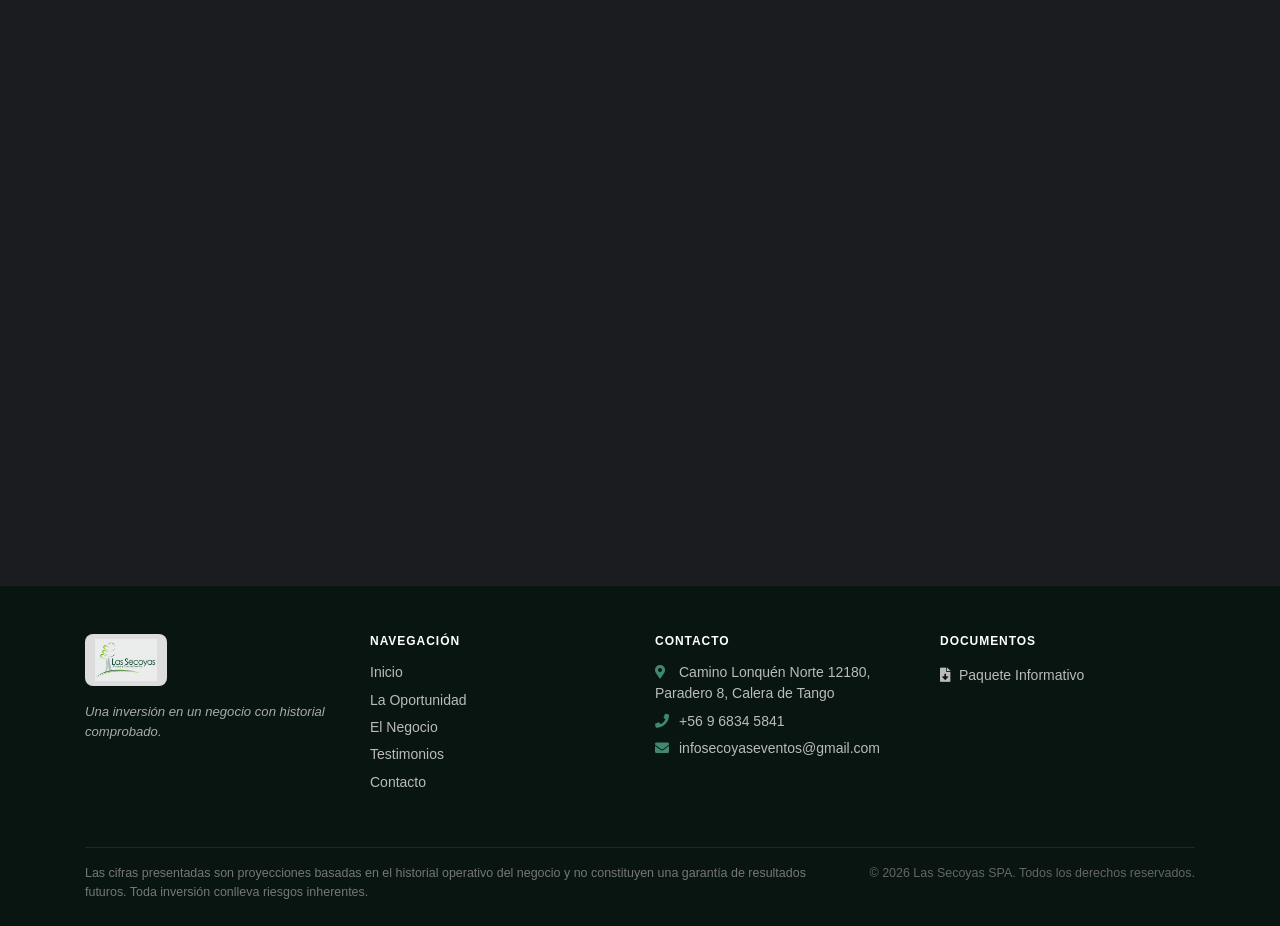
==== commit 350b6c2c: "latest copy changes" ====
--- a/index.html
+++ b/index.html
@@ -291,7 +291,7 @@
             <div class="oportunidad-intro" data-aos="fade-up">
                 <p class="oportunidad-lead">Las Secoyas está buscando un nuevo socio comercial o comprador para hacerse cargo de la operación y continuar con su éxito.</p>
                 <p>Mientras navega por nuestro sitio web, encontrará información detallada sobre nuestro negocio, propiedad y oportunidad de inversión. También hemos incluido testimonios y medios para darle una mejor idea de lo que ofrecemos.</p>
-                <p>Si tiene alguna pregunta o desea programar una visita, no dude en contactarnos. Estaremos encantados de responder cualquier pregunta que pueda tener y proporcionarle información adicional sobre nuestro negocio y propiedad de gestión de eventos.</p>
+                <p>Si tiene alguna pregunta o desea programar una visita, no dude en contactarnos. Estaremos encantados de responder cualquier consulta que pueda tener y proporcionarle información adicional sobre nuestro negocio y propiedad de gestión de eventos.</p>
             </div>
 
             <h3 class="metrics-subheading" data-aos="fade-up">Números que respaldan la inversión</h3>
@@ -328,14 +328,6 @@
                     </div>
                     <p class="metric-sub">&nbsp;</p>
                     <p class="metric-label">Rentabilidad Anual (ROI)</p>
-                </div>
-                <div class="metric-card" data-target="9.7" data-format="years" data-aos="fade-up" data-aos-delay="320">
-                    <i class="fas fa-clock metric-icon"></i>
-                    <div class="metric-number-wrap">
-                        <span class="metric-value" aria-label="9,7">9,7</span><span class="metric-unit"> años</span>
-                    </div>
-                    <p class="metric-sub">&nbsp;</p>
-                    <p class="metric-label">Amortización Inversión</p>
                 </div>
             </div>
 
@@ -381,6 +373,7 @@
                                 <p class="pc-equity-note">Plus Adicional: Paisajismo e Inventario no está incluido en la Tasación, pero no modifica el Valor de Venta.</p>
                             </div>
                             <p class="pc-conversion">1 UF = CLP$ 41.000 &nbsp;·&nbsp; 1 US$ = CLP$ 930</p>
+                            <p class="pc-land-value">Valor UF/m² Terreno Urbano Comercial en Lonquén Norte: <strong>UF 3,5 – 7</strong></p>
                         </div>
                         <ul class="check-list">
                             <li><i class="fas fa-check-circle"></i> 7.300 m² de terreno y más de 1.050 m² construidos</li>
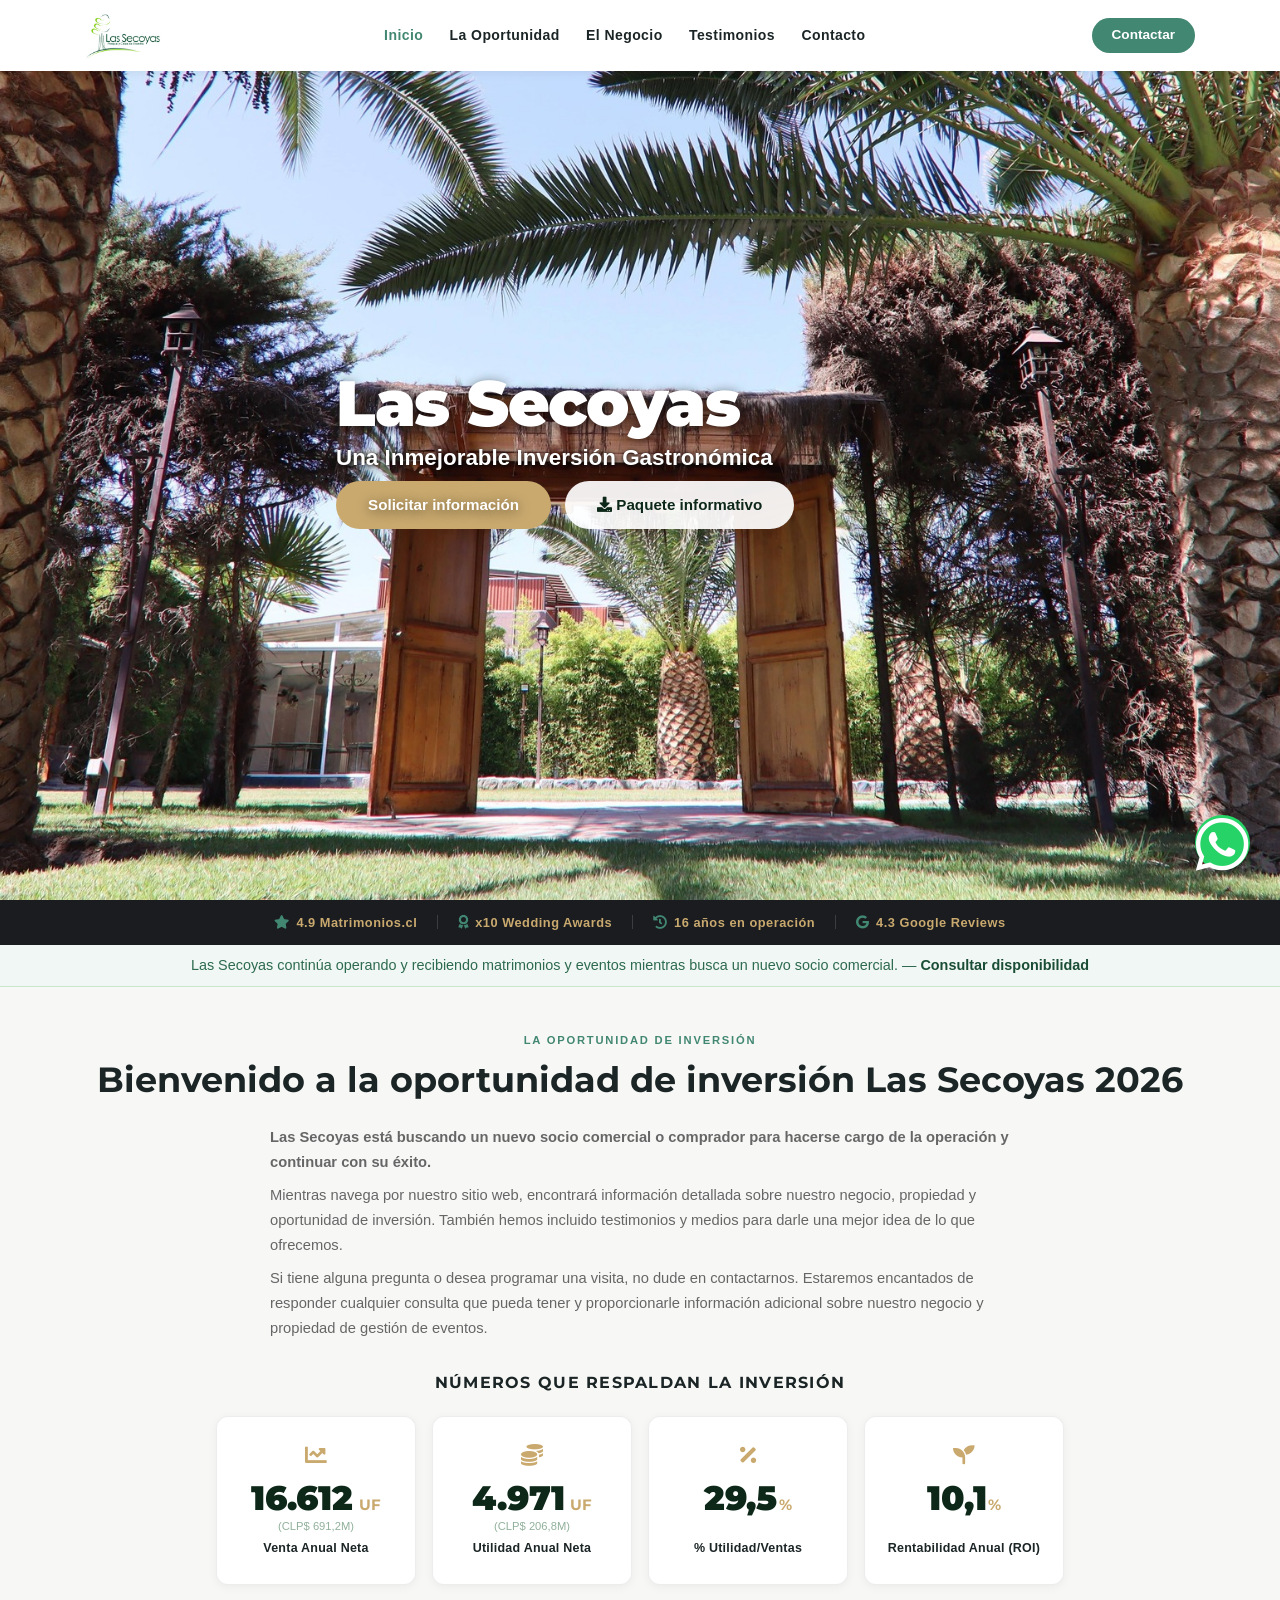
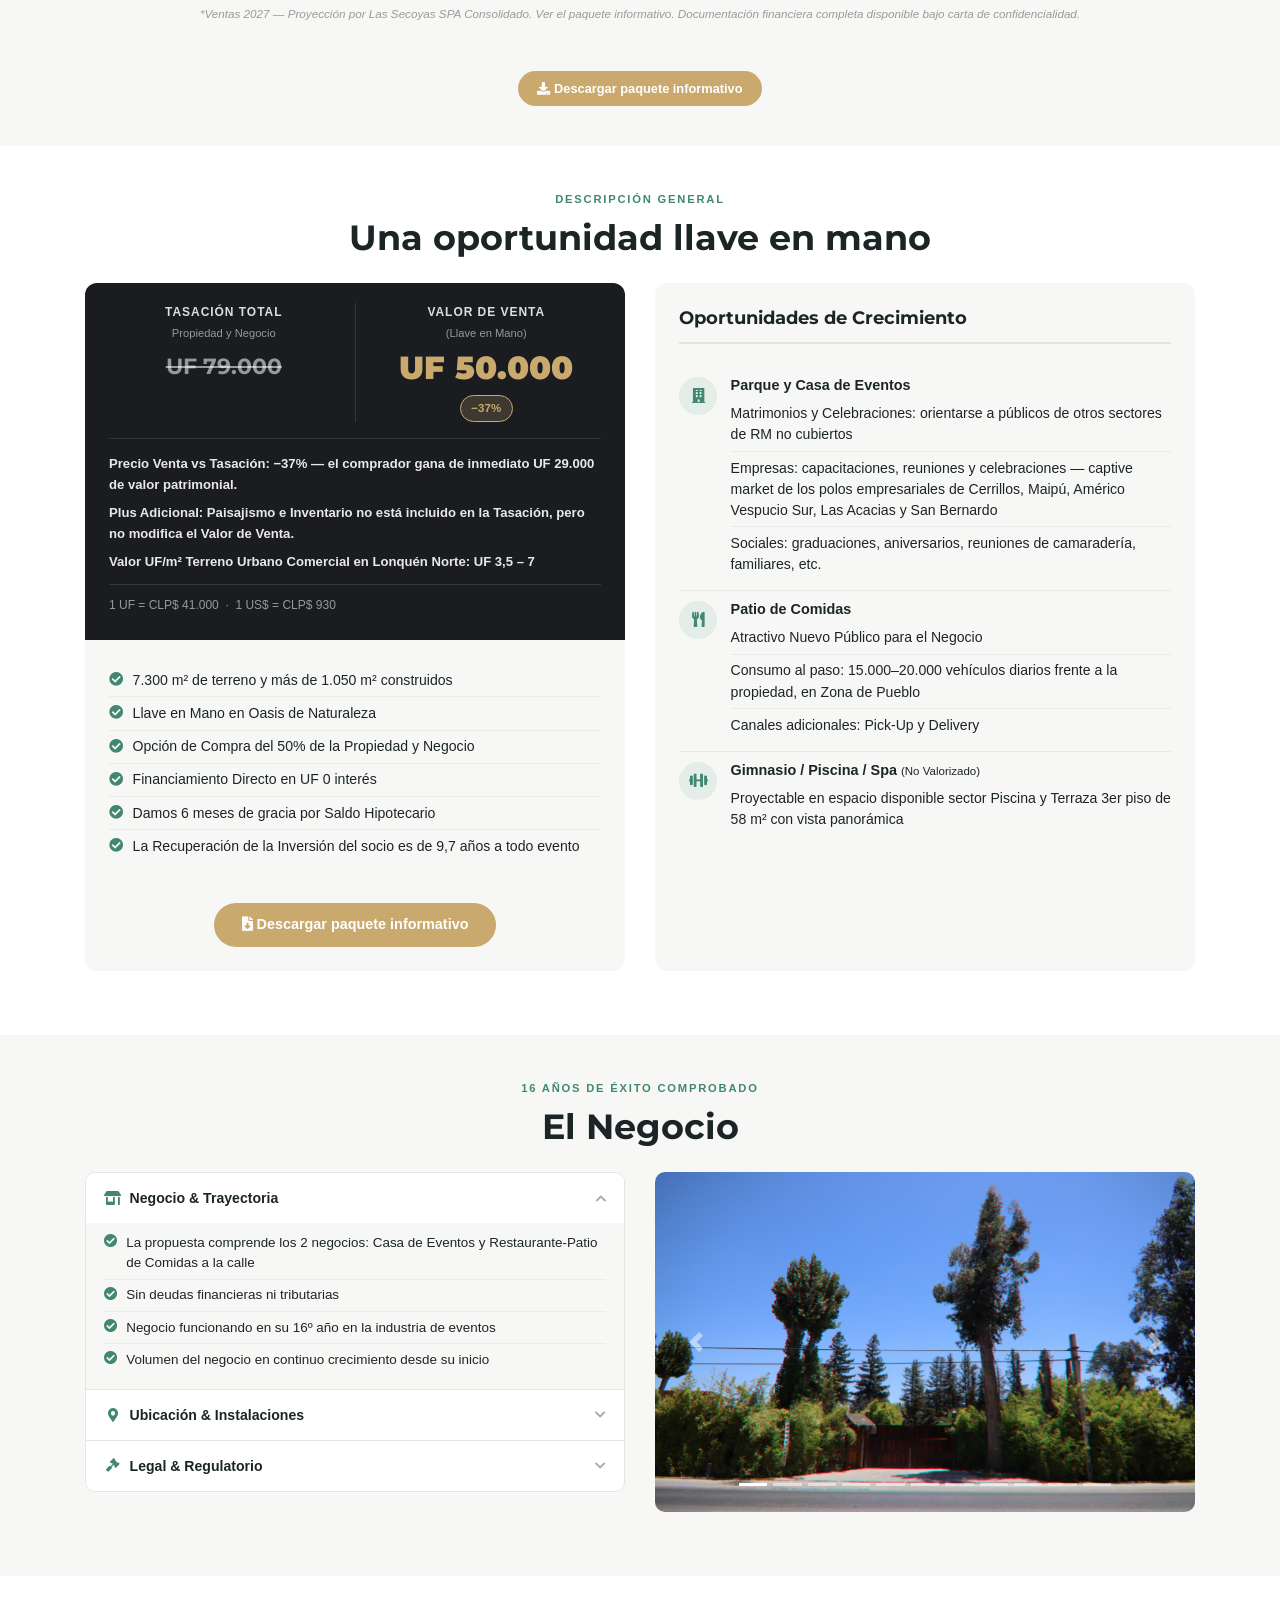
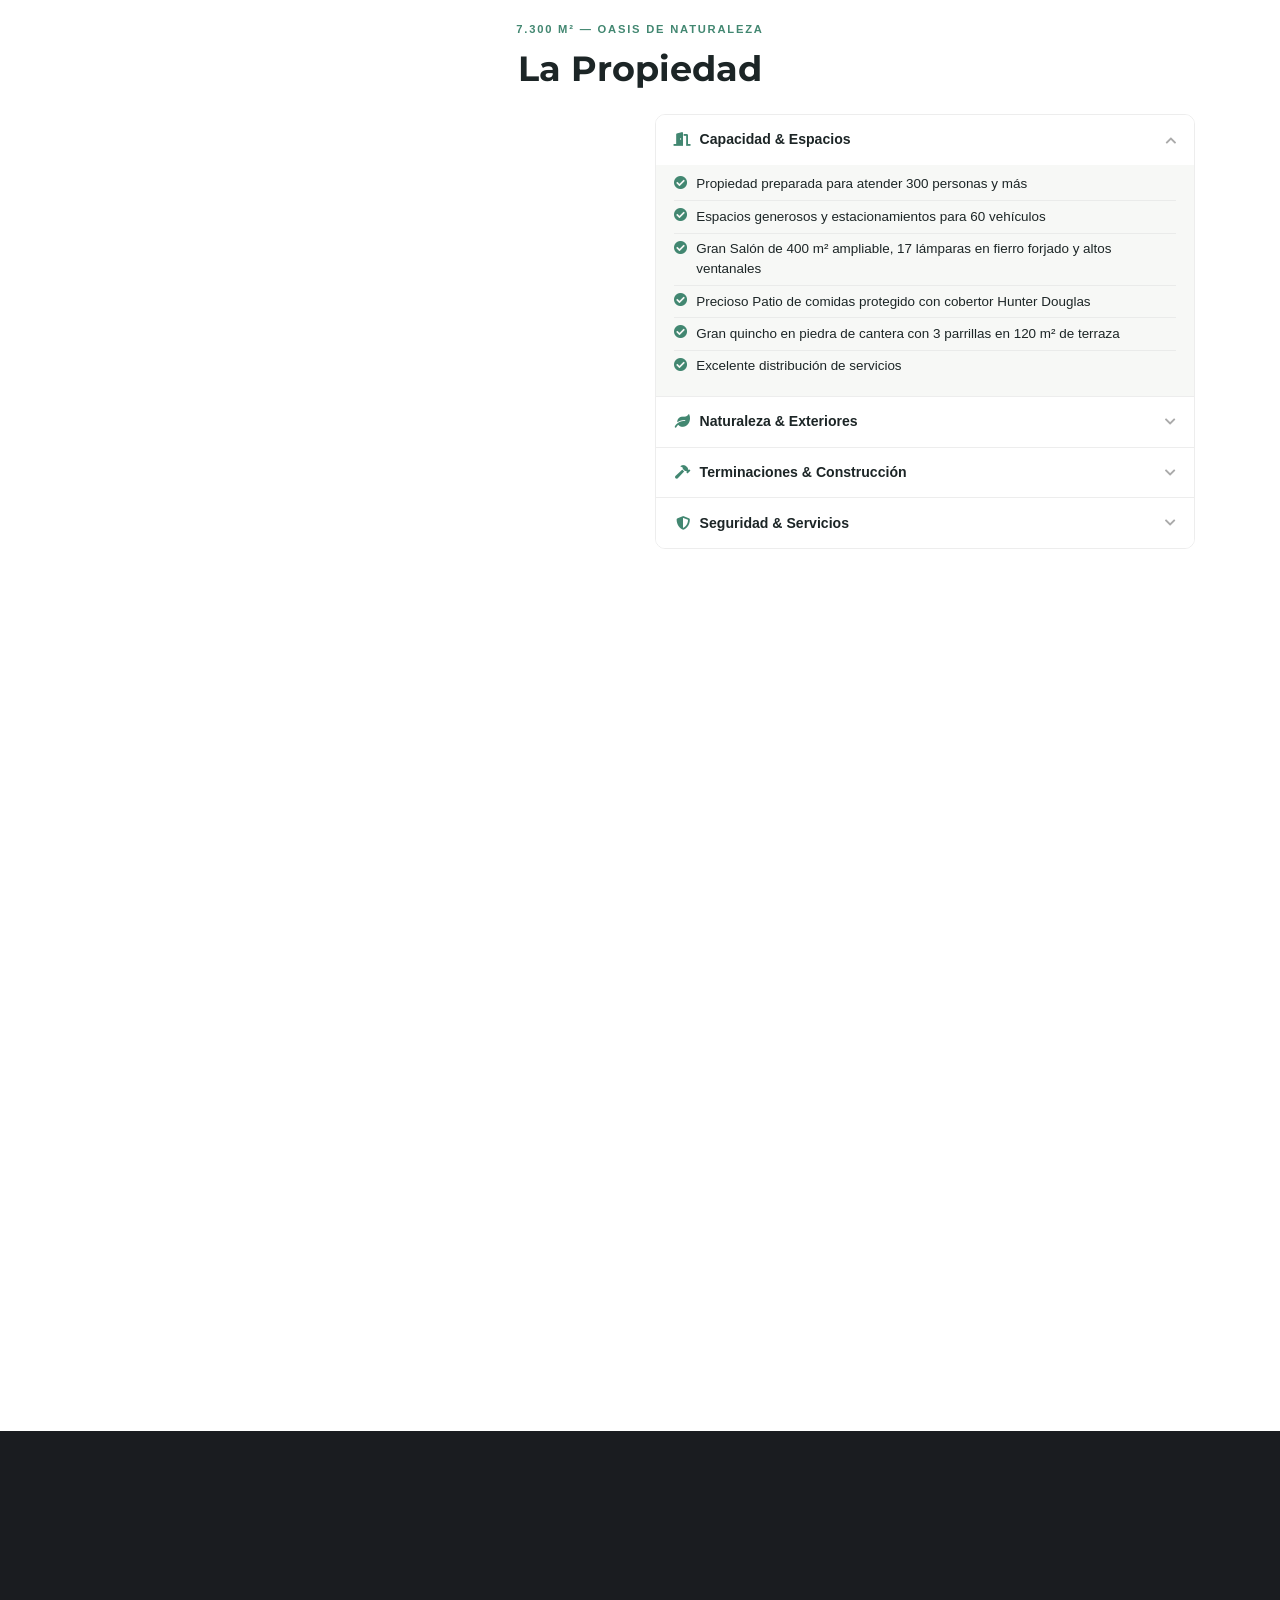
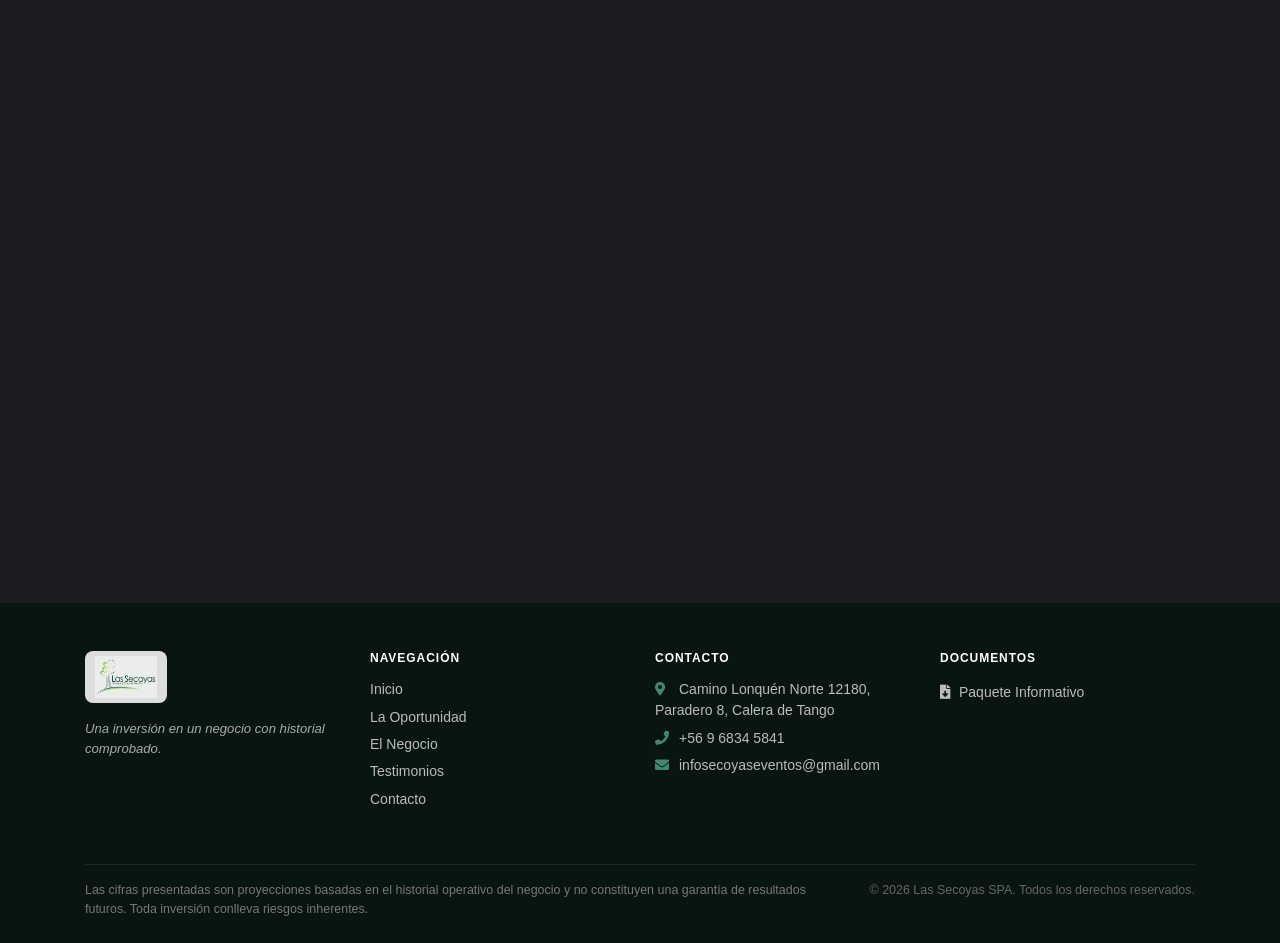
==== commit b72694d9: "copy" ====
--- a/index.html
+++ b/index.html
@@ -369,11 +369,11 @@
                                 </div>
                             </div>
                             <div class="pc-equity">
-                                <p><strong>Precio Venta vs Tasación: −37%</strong> — el comprador gana de inmediato <strong>UF 29.000</strong> de valor patrimonial.</p>
-                                <p class="pc-equity-note">Plus Adicional: Paisajismo e Inventario no está incluido en la Tasación, pero no modifica el Valor de Venta.</p>
+                                <p><strong>Precio Venta vs Tasación: −37% — el comprador gana de inmediato UF 29.000 de valor patrimonial.</strong></p>
+                                <p><strong>Plus Adicional: Paisajismo e Inventario no está incluido en la Tasación, pero no modifica el Valor de Venta.</strong></p>
+                                <p><strong>Valor UF/m² Terreno Urbano Comercial en Lonquén Norte: UF 3,5 – 7</strong></p>
                             </div>
                             <p class="pc-conversion">1 UF = CLP$ 41.000 &nbsp;·&nbsp; 1 US$ = CLP$ 930</p>
-                            <p class="pc-land-value">Valor UF/m² Terreno Urbano Comercial en Lonquén Norte: <strong>UF 3,5 – 7</strong></p>
                         </div>
                         <ul class="check-list">
                             <li><i class="fas fa-check-circle"></i> 7.300 m² de terreno y más de 1.050 m² construidos</li>
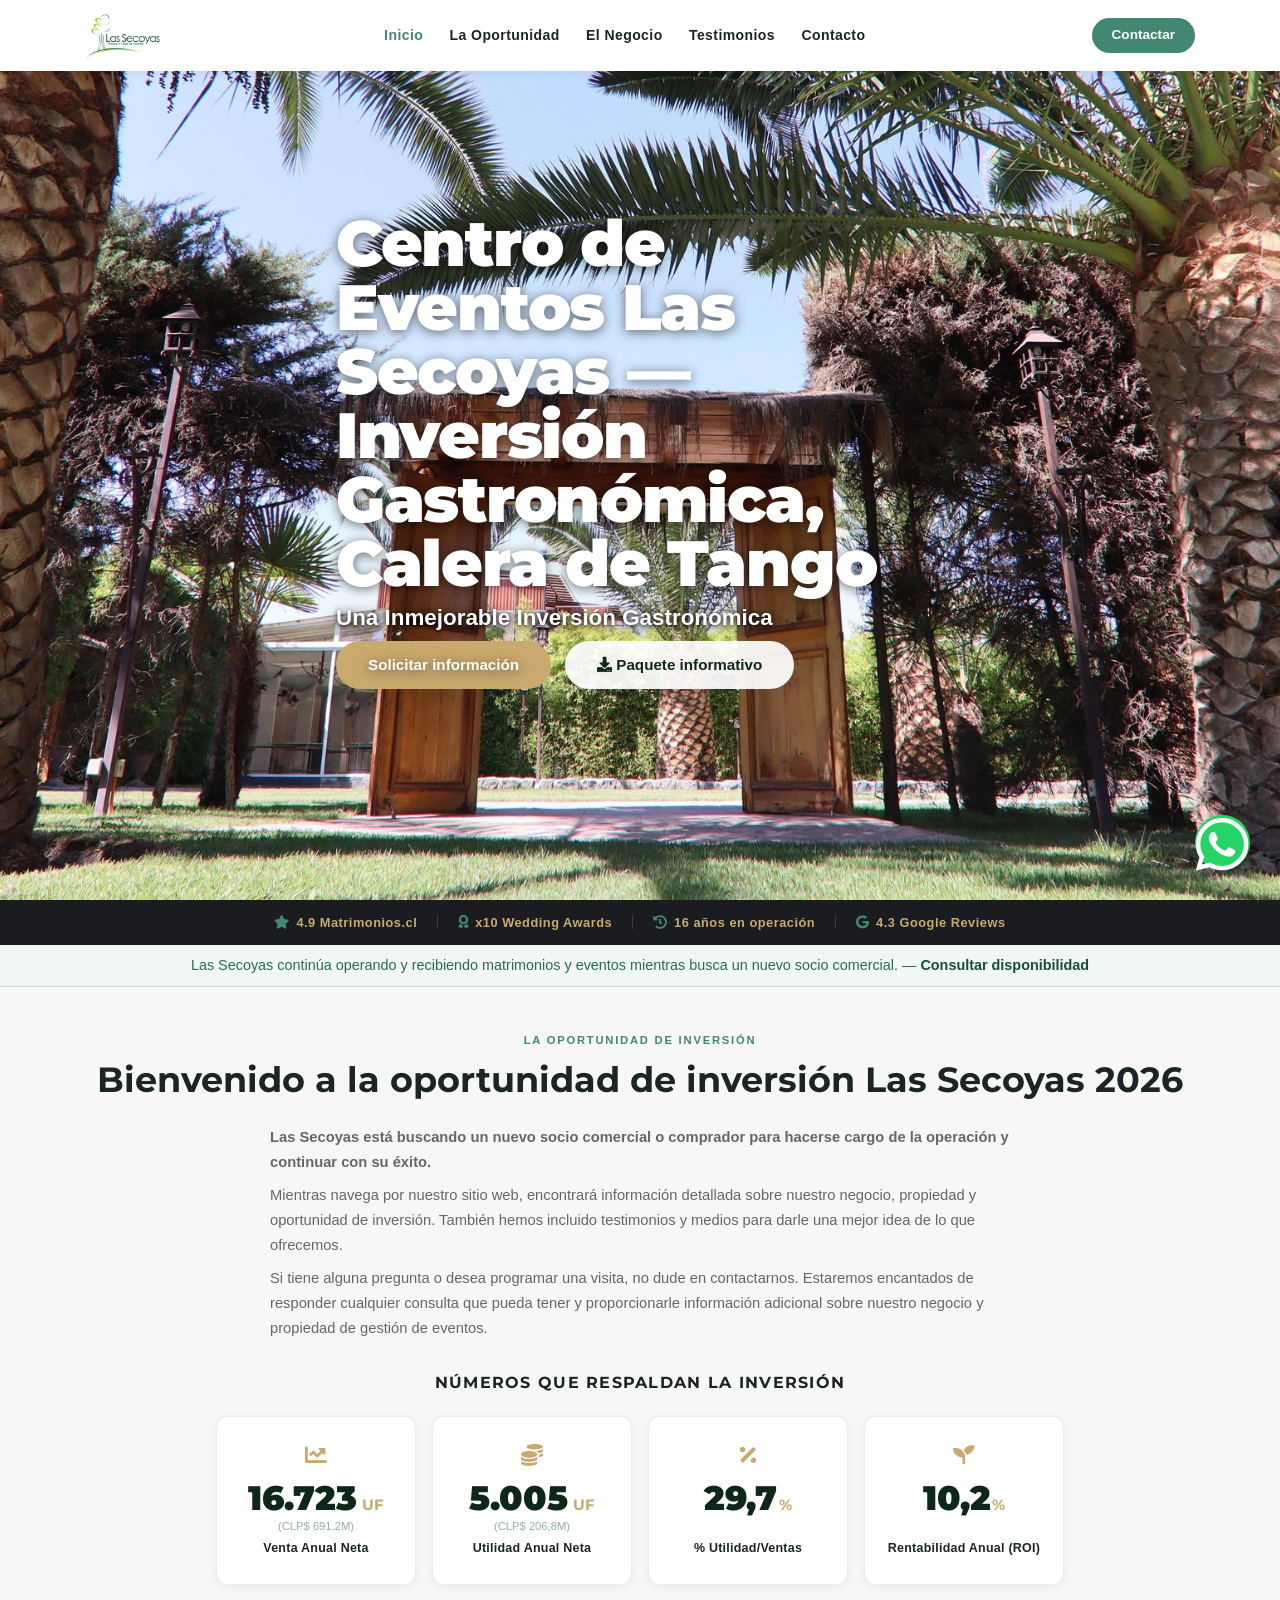
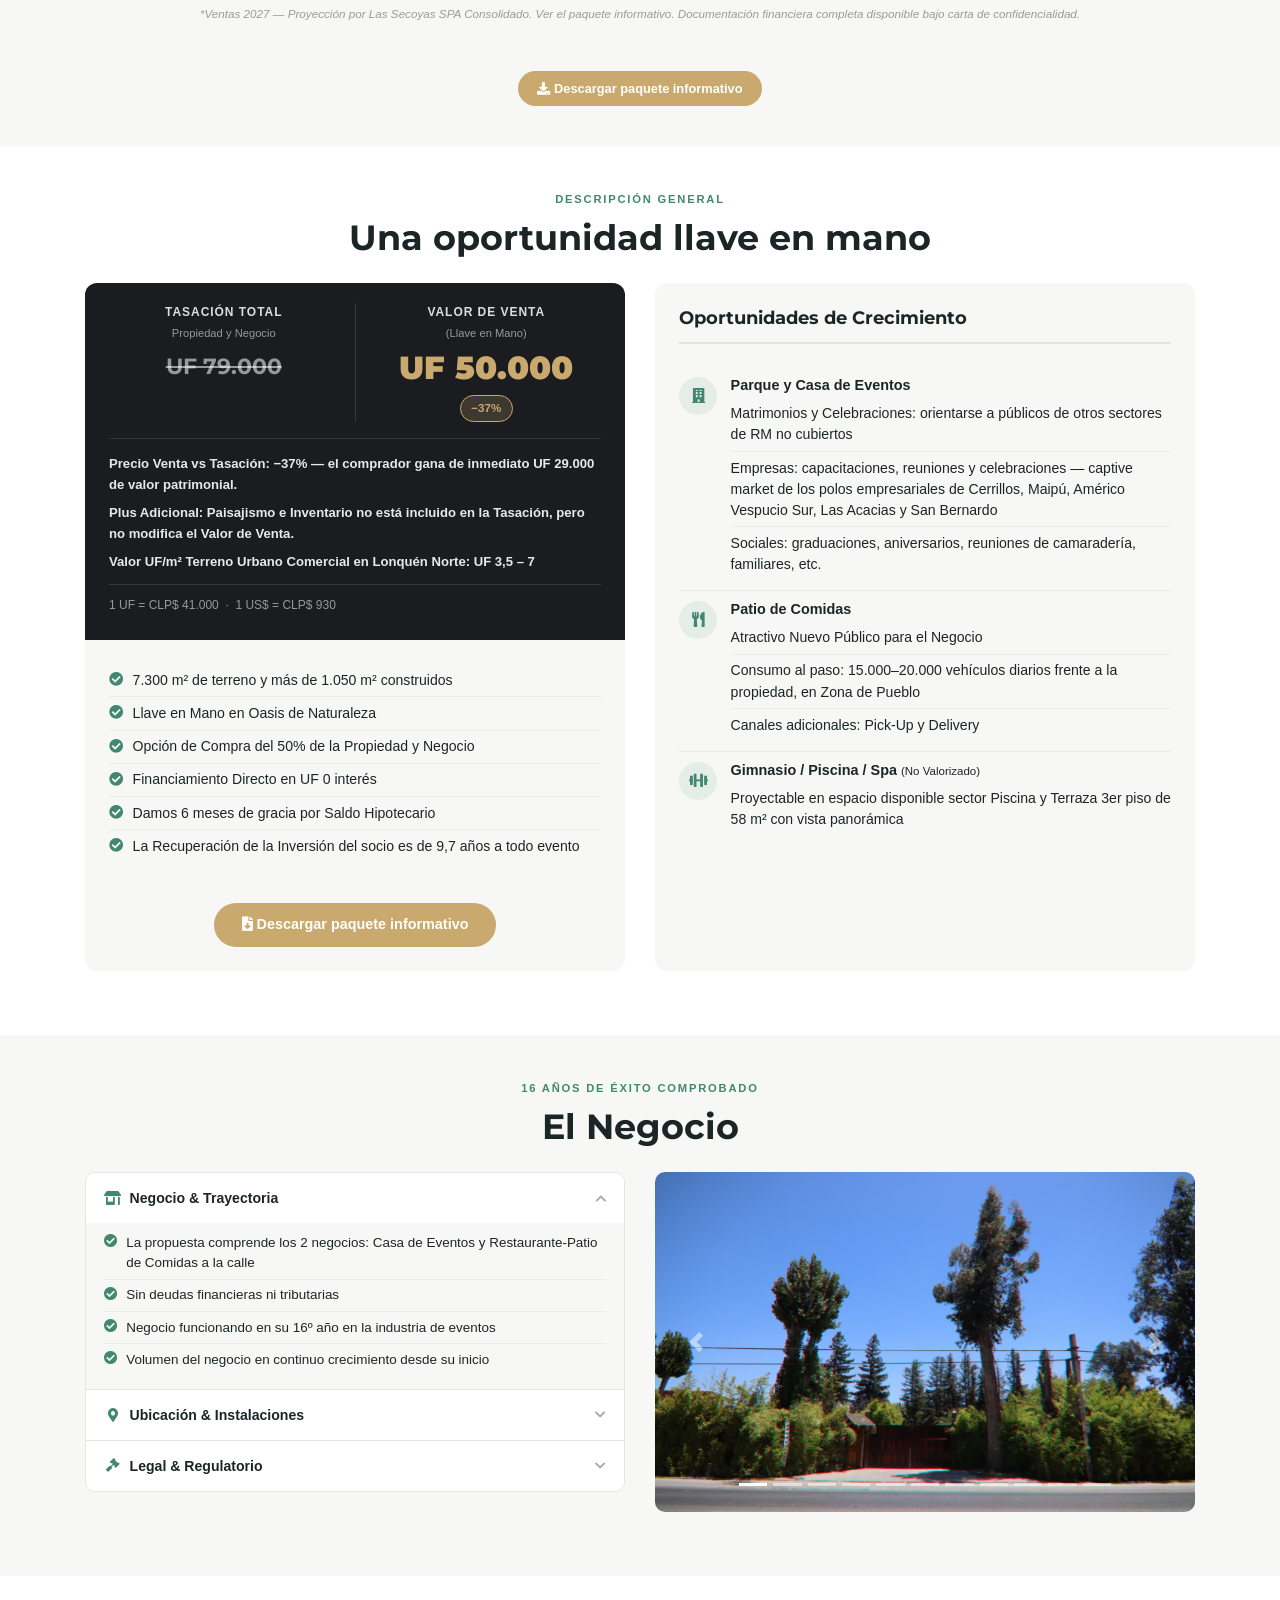
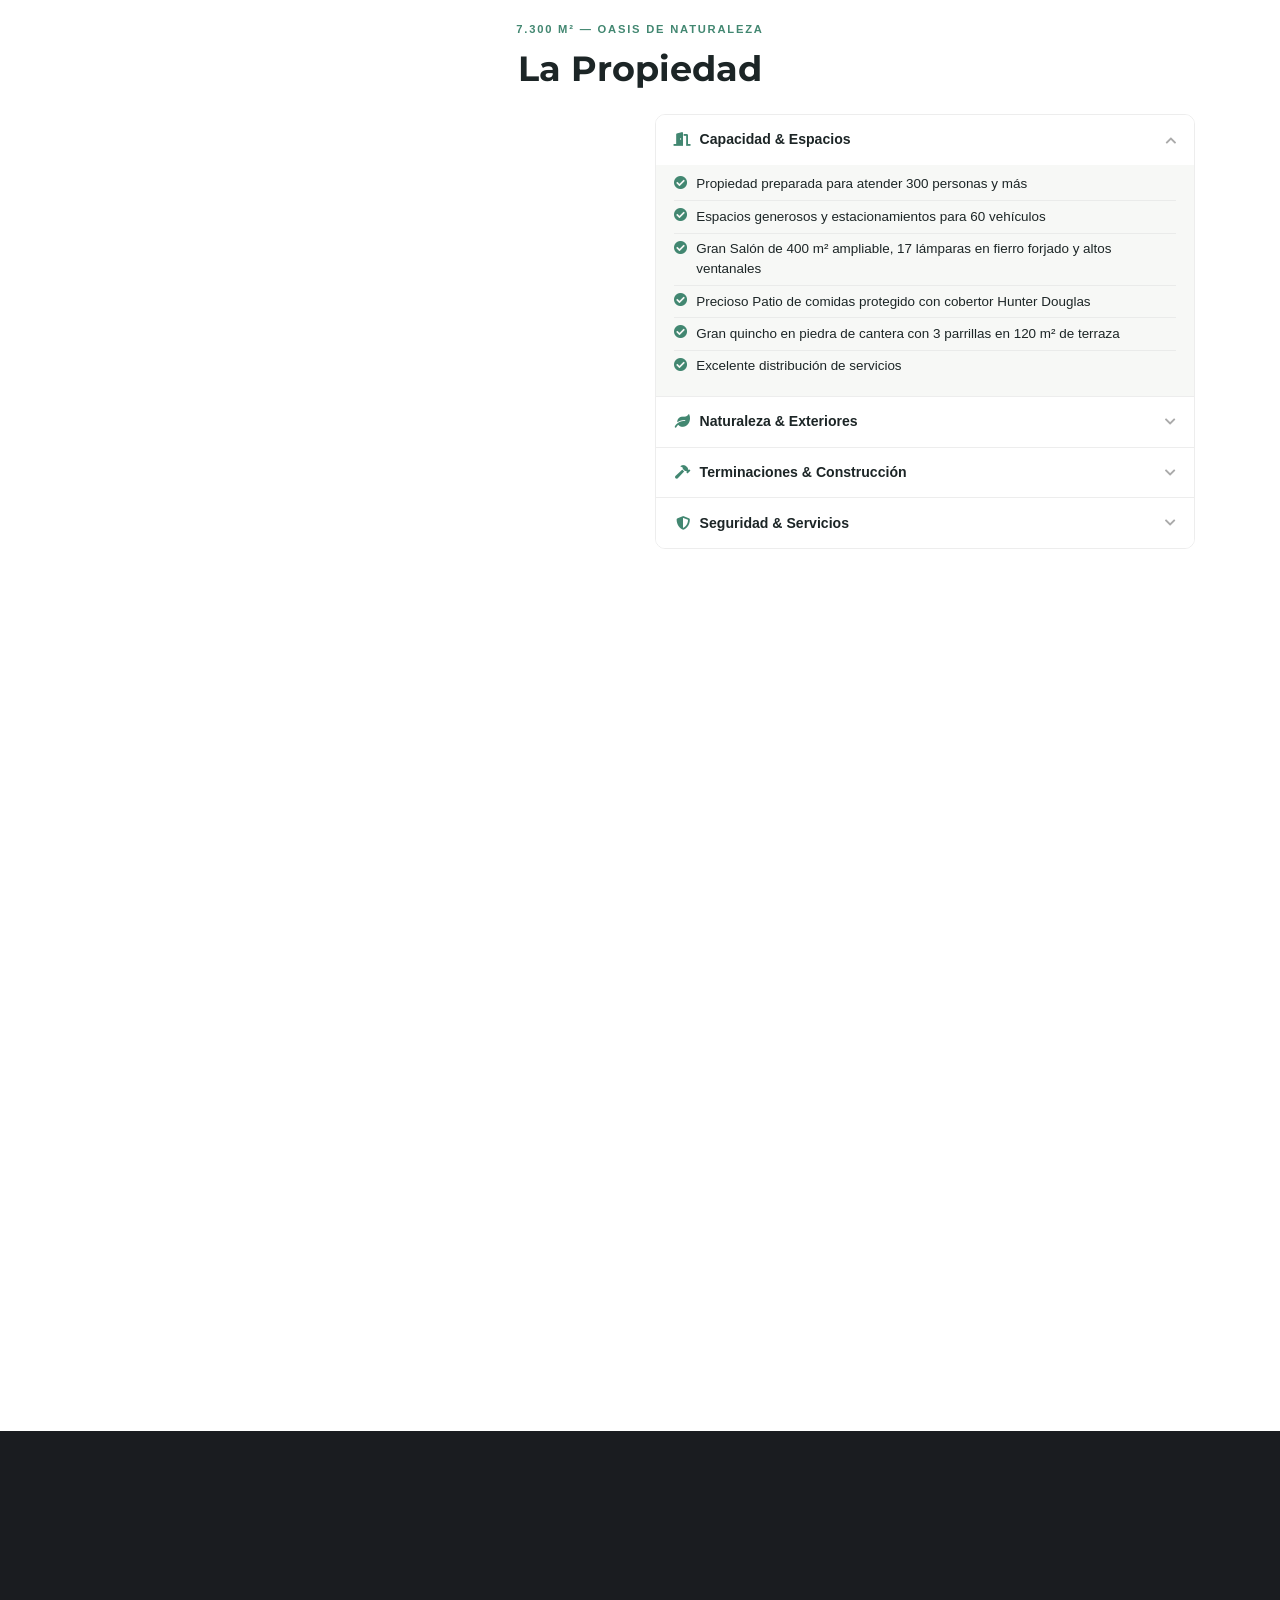
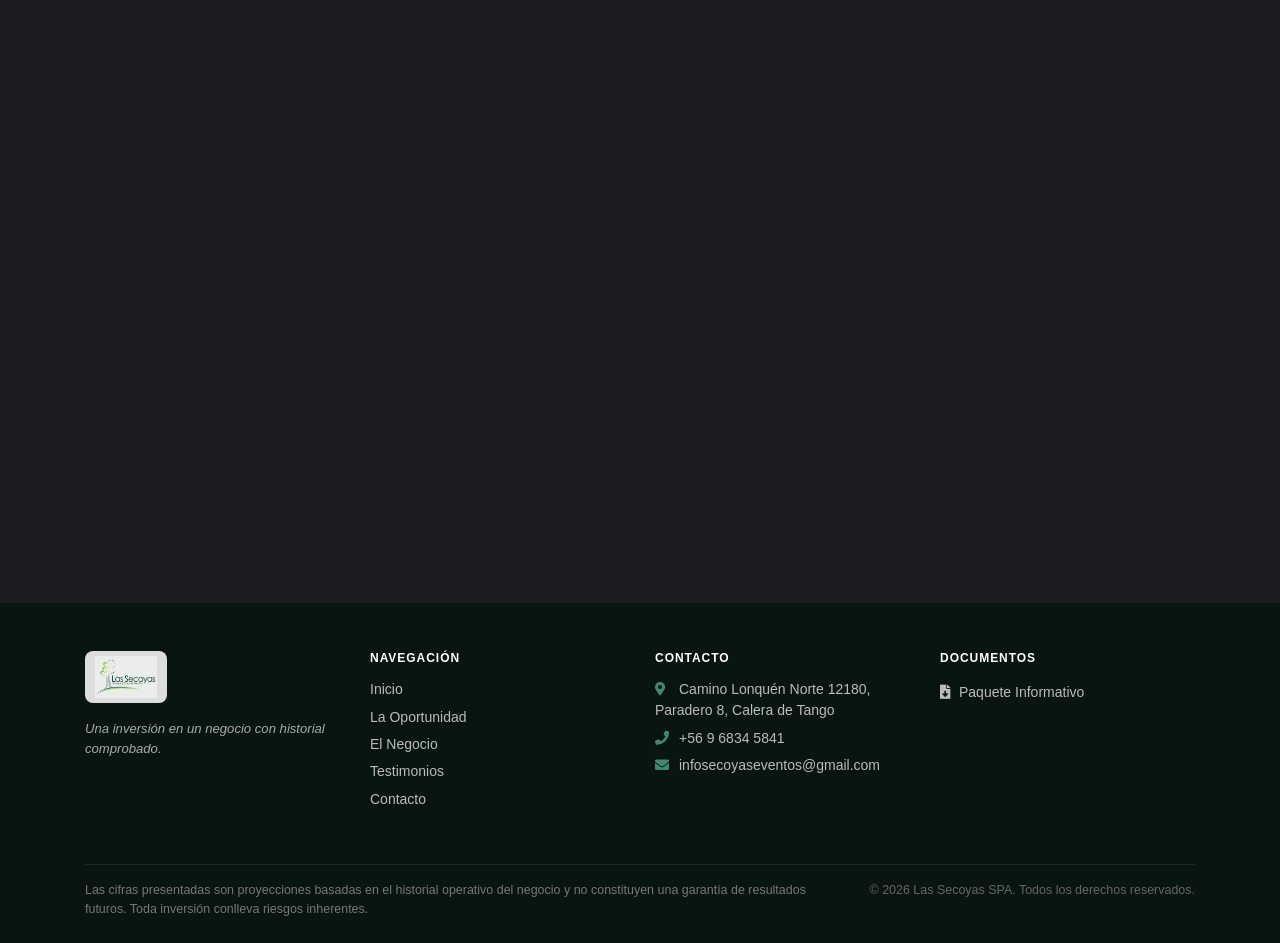
==== commit da1e89b5: "seo fixes" ====
--- a/index.html
+++ b/index.html
@@ -26,7 +26,7 @@
     <meta name="description" content="Inversión gastronómica llave en mano en Chile. Centro de eventos con 16 años de operación, ROI 10,3%, capacidad 300 personas. UF 50.000 — Calera de Tango.">
     <meta name="author" content="Matias Fontecilla">
     <meta name="keywords" content="inversion, inversionistas en chile, inversion inmobiliaria, inversion gastronomica, centro de eventos camino lonquen, centro de eventos inversion en chile, Llave en Mano en Oasis de Naturaleza, inversion inmobiliaria en santiago de chile">
-    <meta name="robots" content="index, follow">
+    <meta name="robots" content="index, follow, max-snippet:-1, max-image-preview:large, max-video-preview:-1">
     <meta name="theme-color" content="#2d6a4f">
     <meta property="og:title" content="Las Secoyas - Una Inmejorable Inversión Gastronómica">
     <meta property="og:description" content="Gran oportunidad de inversión. Negocio de eventos de servicio completo en Chile. 16 años de operación. UF 50.000 llave en mano. ROI 10,3%.">
@@ -58,7 +58,7 @@
     <script type="application/ld+json">
     {
       "@context": "https://schema.org",
-      "@type": "Organization",
+      "@type": ["LocalBusiness", "FoodEstablishment"],
       "@id": "https://inmejorableinversiongastronomica.com/#organization",
       "name": "Las Secoyas SPA",
       "alternateName": "Parque Las Secoyas",
@@ -248,7 +248,7 @@
             <img src="images/secoyas11.jpeg" alt="Las Secoyas — Parque y Casa de Eventos" width="1920" height="1080" fetchpriority="high">
         </div>
         <div class="container hero-content">
-            <h1 class="hero-title" data-aos="fade-up">Las Secoyas</h1>
+            <h1 class="hero-title" data-aos="fade-up">Centro de Eventos Las Secoyas — Inversión Gastronómica, Calera de Tango</h1>
             <p class="hero-subtitle" data-aos="fade-up" data-aos-delay="100">Una Inmejorable Inversión Gastronómica</p>
             <div class="hero-ctas" data-aos="fade-up" data-aos-delay="150">
                 <a href="#contacto" class="btn-cta-primary">Solicitar información</a>
@@ -630,17 +630,17 @@
             <!-- Awards row -->
             <div class="awards-row" data-aos="fade-up">
                 <div class="award-item">
-                    <img src="images/logo-matrimoniosCL.svg" alt="Matrimonios.cl" class="award-img award-img-wide">
+                    <img src="images/logo-matrimoniosCL.svg" alt="Matrimonios.cl" class="award-img award-img-wide" loading="lazy" width="160" height="40">
                     <span class="award-rating"><i class="fas fa-star"></i> 4.9</span>
                 </div>
                 <div class="award-item">
-                    <img src="images/logo-googleReviews.png" alt="Google Reviews" class="award-img award-img-wide">
+                    <img src="images/logo-googleReviews.png" alt="Google Reviews" class="award-img award-img-wide" loading="lazy" width="160" height="40">
                     <span class="award-rating"><i class="fas fa-star"></i> 4.3</span>
                 </div>
-                <div class="award-item"><img src="images/awards-2024.jpg" alt="Premio 2024" class="award-img"></div>
-                <div class="award-item"><img src="images/awards-2023.jpg" alt="Premio 2023" class="award-img"></div>
-                <div class="award-item"><img src="images/awards-2022.jpg" alt="Premio 2022" class="award-img"></div>
-                <div class="award-item"><img src="images/awards-2021.jpg" alt="Premio 2021" class="award-img"></div>
+                <div class="award-item"><img src="images/awards-2024.jpg" alt="Premio 2024" class="award-img" loading="lazy" width="120" height="120"></div>
+                <div class="award-item"><img src="images/awards-2023.jpg" alt="Premio 2023" class="award-img" loading="lazy" width="120" height="120"></div>
+                <div class="award-item"><img src="images/awards-2022.jpg" alt="Premio 2022" class="award-img" loading="lazy" width="120" height="120"></div>
+                <div class="award-item"><img src="images/awards-2021.jpg" alt="Premio 2021" class="award-img" loading="lazy" width="120" height="120"></div>
                 <div class="award-item award-text-item">
                     <i class="fas fa-trophy"></i>
                     <span>x10 Wedding Awards<br>(2014–2024)</span>
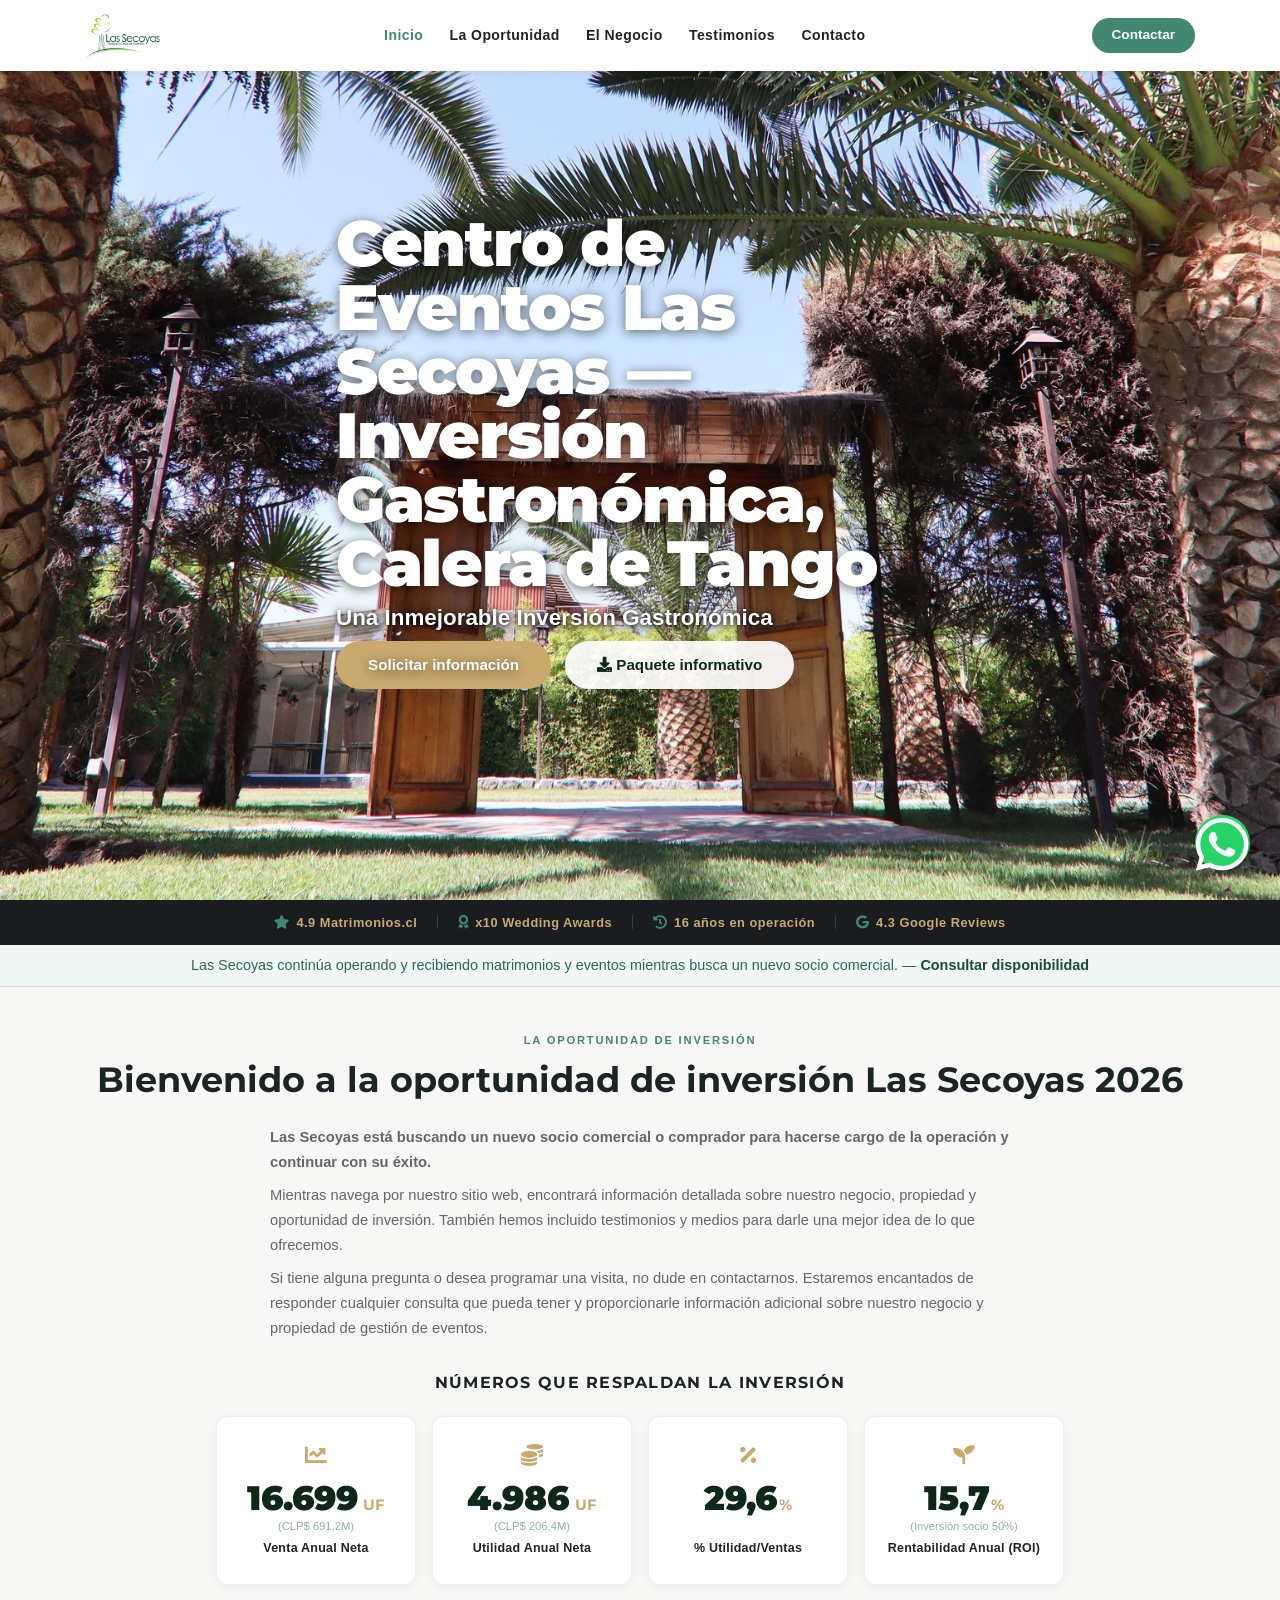
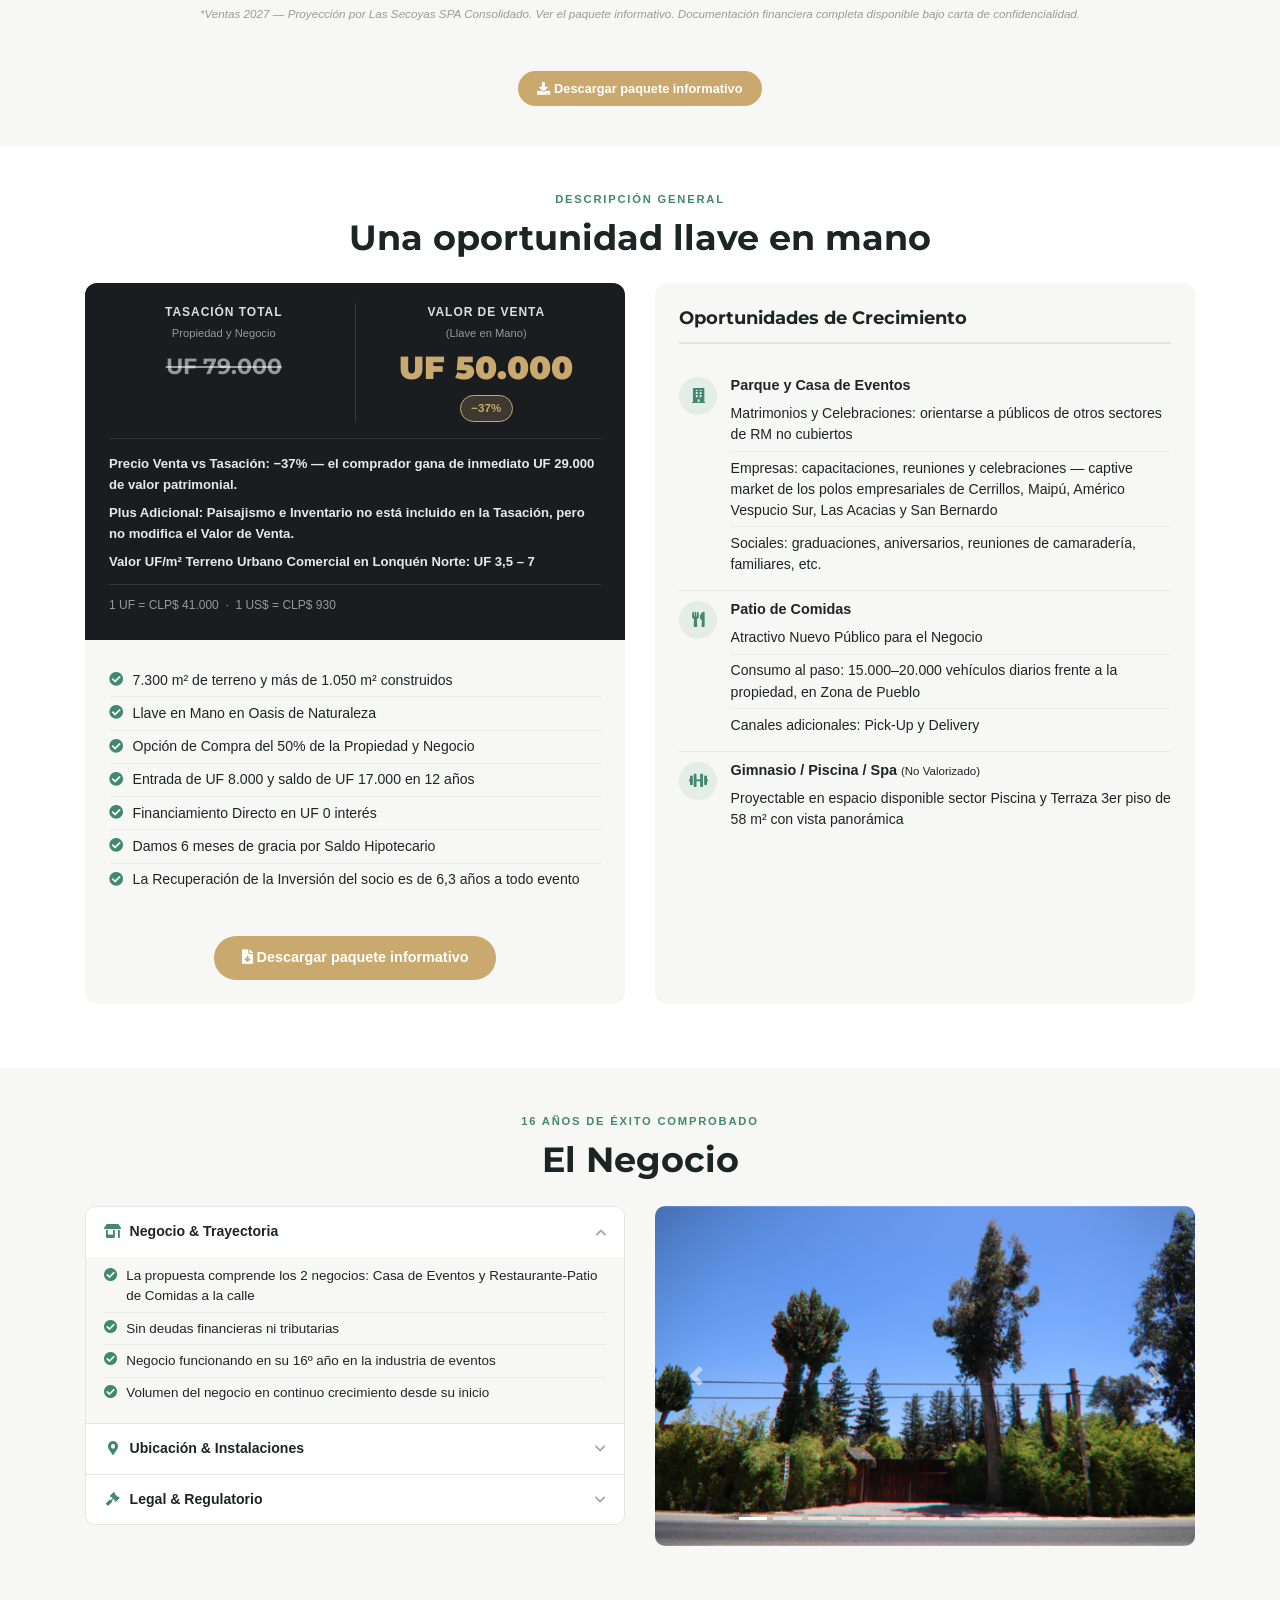
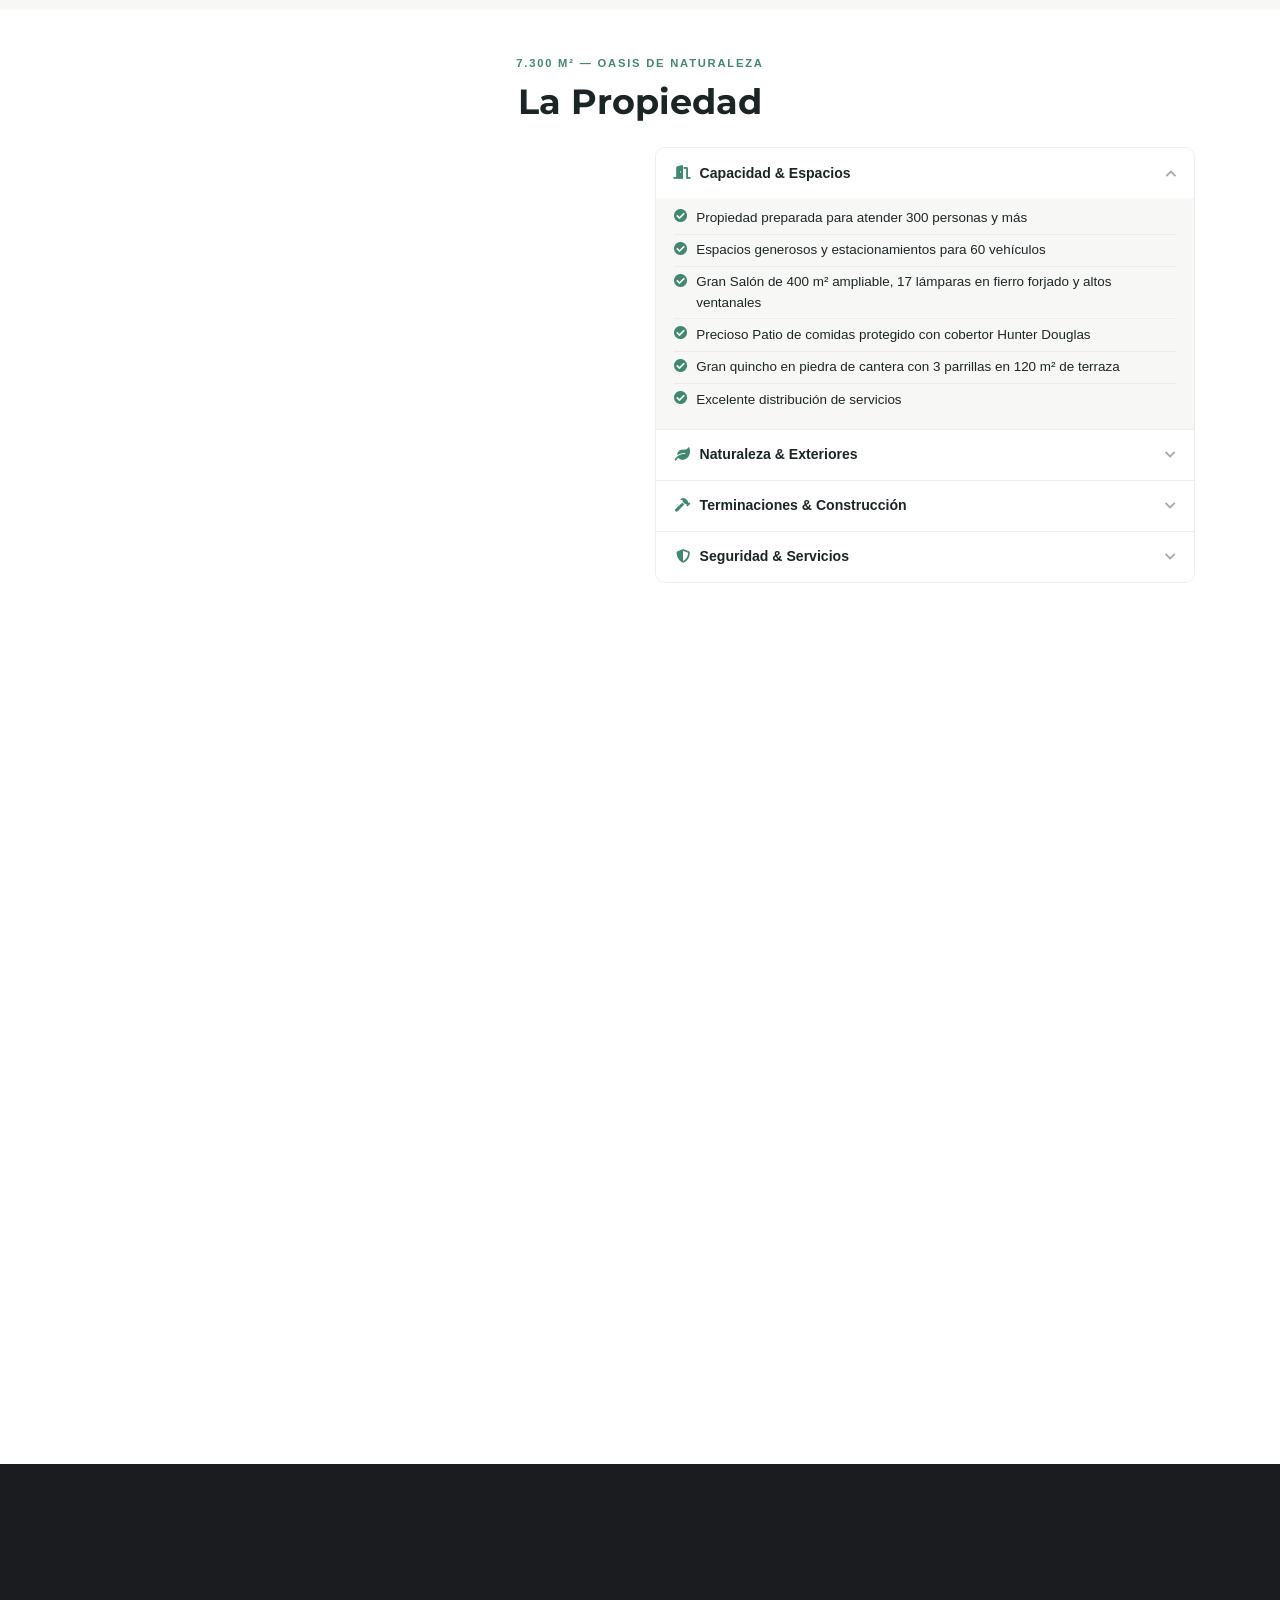
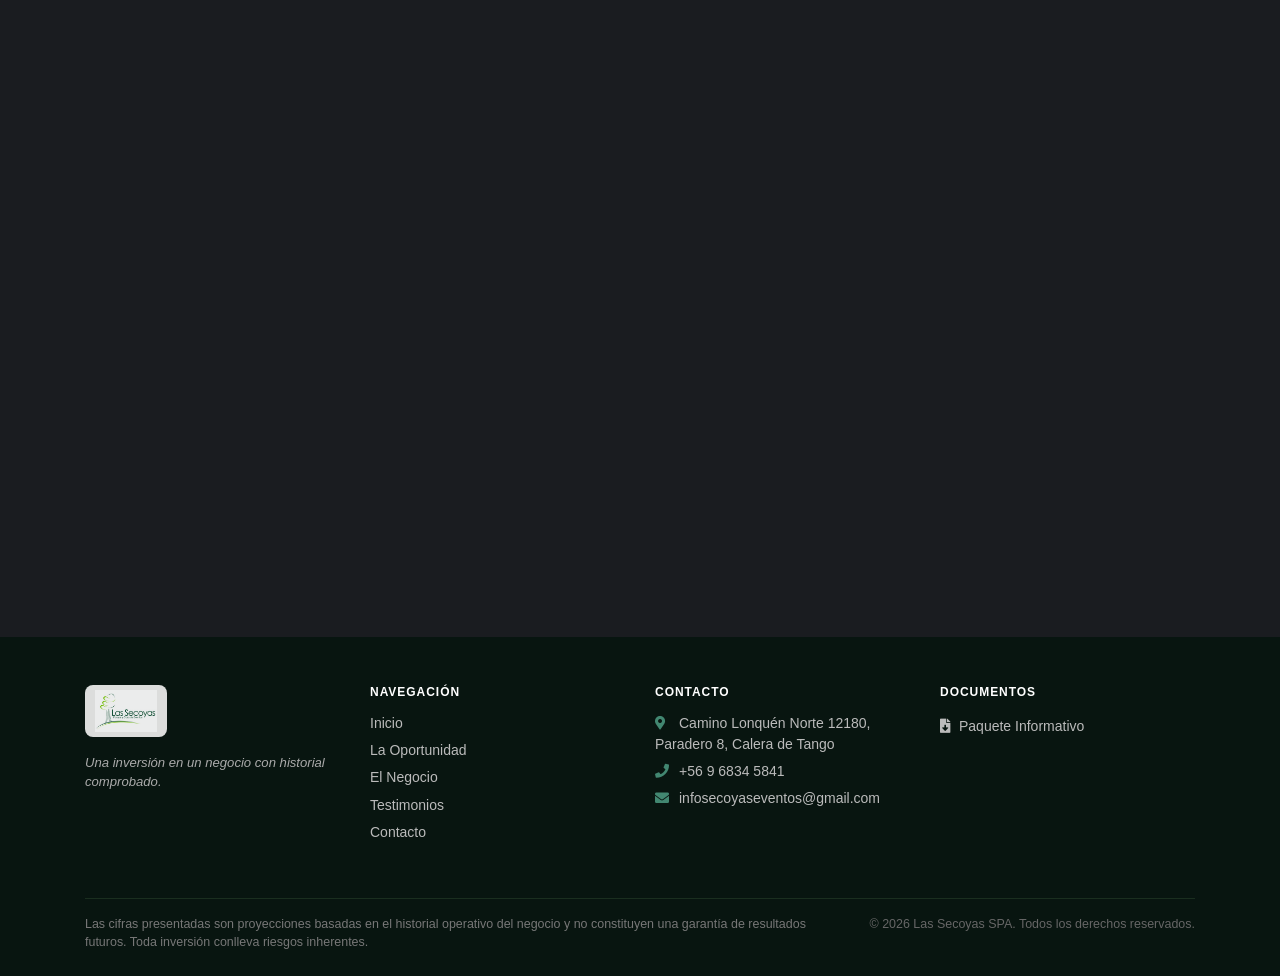
==== commit 921b43b3: "october changes + pdf builder" ====
--- a/index.html
+++ b/index.html
@@ -23,13 +23,13 @@
 
     <!-- SEO Meta Tags -->
     <link rel="canonical" href="https://inmejorableinversiongastronomica.com/">
-    <meta name="description" content="Inversión gastronómica llave en mano en Chile. Centro de eventos con 16 años de operación, ROI 10,3%, capacidad 300 personas. UF 50.000 — Calera de Tango.">
+    <meta name="description" content="Inversión gastronómica llave en mano en Chile. Centro de eventos con 16 años de operación, ROI 15,8%, capacidad 300 personas. UF 50.000 — Calera de Tango.">
     <meta name="author" content="Matias Fontecilla">
     <meta name="keywords" content="inversion, inversionistas en chile, inversion inmobiliaria, inversion gastronomica, centro de eventos camino lonquen, centro de eventos inversion en chile, Llave en Mano en Oasis de Naturaleza, inversion inmobiliaria en santiago de chile">
     <meta name="robots" content="index, follow, max-snippet:-1, max-image-preview:large, max-video-preview:-1">
     <meta name="theme-color" content="#2d6a4f">
     <meta property="og:title" content="Las Secoyas - Una Inmejorable Inversión Gastronómica">
-    <meta property="og:description" content="Gran oportunidad de inversión. Negocio de eventos de servicio completo en Chile. 16 años de operación. UF 50.000 llave en mano. ROI 10,3%.">
+    <meta property="og:description" content="Gran oportunidad de inversión. Negocio de eventos de servicio completo en Chile. 16 años de operación. UF 50.000 llave en mano. ROI 15,8%.">
     <meta property="og:image" content="https://inmejorableinversiongastronomica.com/images/secoyas11.jpeg">
     <meta property="og:image:width" content="1200">
     <meta property="og:image:height" content="630">
@@ -111,11 +111,11 @@
           "@id": "https://inmejorableinversiongastronomica.com/#webpage",
           "url": "https://inmejorableinversiongastronomica.com/",
           "name": "Las Secoyas — Una Inmejorable Inversión Gastronómica",
-          "description": "Gran oportunidad de inversión. Negocio de eventos de servicio completo en Chile. 16 años de operación. UF 50.000 llave en mano. ROI 10,3%.",
+          "description": "Gran oportunidad de inversión. Negocio de eventos de servicio completo en Chile. 16 años de operación. UF 50.000 llave en mano. ROI 15,8%.",
           "inLanguage": "es-CL",
           "isPartOf": { "@id": "https://inmejorableinversiongastronomica.com/#website" },
           "about": { "@id": "https://inmejorableinversiongastronomica.com/#organization" },
-          "dateModified": "2026-05-19"
+          "dateModified": "2026-10-06"
         }
       ]
     }
@@ -165,7 +165,7 @@
           "name": "¿Cuál es el ROI anual de la inversión?",
           "acceptedAnswer": {
             "@type": "Answer",
-            "text": "El ROI anual proyectado es del 10,3%, con ventas netas de UF 16.858 y utilidad neta de UF 5.045 (margen 29,9%). La inversión se recupera en aproximadamente 9,7 años."
+            "text": "La rentabilidad anual proyectada para el socio es del 15,8%, considerando utilidades, arriendo de la propiedad y honorarios de director. Las ventas netas proyectadas son UF 16.858 y la utilidad neta UF 5.033 (margen 29,9%). La inversión se recupera en aproximadamente 6,3 años."
           }
         },
         {
@@ -189,7 +189,7 @@
           "name": "¿Se puede comprar el 50% del negocio?",
           "acceptedAnswer": {
             "@type": "Answer",
-            "text": "Sí. Existe la opción de comprar el 50% de la propiedad y el negocio. También se ofrece financiamiento directo en UF con 0% de interés y 6 meses de gracia."
+            "text": "Sí. Existe la opción de comprar el 50% de la propiedad y el negocio por UF 25.000, con una entrada de UF 8.000 y un saldo de UF 17.000 en 12 años. Se ofrece financiamiento directo en UF con 0% de interés y 6 meses de gracia."
           }
         }
       ]
@@ -252,7 +252,7 @@
             <p class="hero-subtitle" data-aos="fade-up" data-aos-delay="100">Una Inmejorable Inversión Gastronómica</p>
             <div class="hero-ctas" data-aos="fade-up" data-aos-delay="150">
                 <a href="#contacto" class="btn-cta-primary">Solicitar información</a>
-                <a href="PPT_SECOYAS.pdf" download class="btn-cta-secondary">
+                <a href="PPT_SECOYAS.pdf" download="Las-Secoyas-Paquete-Informativo.pdf" data-ubicacion="hero" class="btn-cta-secondary">
                     <i class="fas fa-download"></i> Paquete informativo
                 </a>
             </div>
@@ -305,12 +305,12 @@
                     <p class="metric-sub">(CLP$ 691,2M)</p>
                     <p class="metric-label">Venta Anual Neta</p>
                 </div>
-                <div class="metric-card" data-target="5045" data-format="uf" data-aos="fade-up" data-aos-delay="80">
+                <div class="metric-card" data-target="5033" data-format="uf" data-aos="fade-up" data-aos-delay="80">
                     <i class="fas fa-coins metric-icon"></i>
                     <div class="metric-number-wrap">
-                        <span class="metric-value" aria-label="5.045">5.045</span><span class="metric-unit"> UF</span>
-                    </div>
-                    <p class="metric-sub">(CLP$ 206,8M)</p>
+                        <span class="metric-value" aria-label="5.033">5.033</span><span class="metric-unit"> UF</span>
+                    </div>
+                    <p class="metric-sub">(CLP$ 206,4M)</p>
                     <p class="metric-label">Utilidad Anual Neta</p>
                 </div>
                 <div class="metric-card" data-target="29.9" data-format="percent-decimal" data-aos="fade-up" data-aos-delay="160">
@@ -321,12 +321,12 @@
                     <p class="metric-sub">&nbsp;</p>
                     <p class="metric-label">% Utilidad/Ventas</p>
                 </div>
-                <div class="metric-card" data-target="10.3" data-format="percent-decimal" data-aos="fade-up" data-aos-delay="240">
+                <div class="metric-card" data-target="15.8" data-format="percent-decimal" data-aos="fade-up" data-aos-delay="240">
                     <i class="fas fa-seedling metric-icon"></i>
                     <div class="metric-number-wrap">
-                        <span class="metric-value" aria-label="10,3">10,3</span><span class="metric-unit">%</span>
-                    </div>
-                    <p class="metric-sub">&nbsp;</p>
+                        <span class="metric-value" aria-label="15,8">15,8</span><span class="metric-unit">%</span>
+                    </div>
+                    <p class="metric-sub">(Inversión socio 50%)</p>
                     <p class="metric-label">Rentabilidad Anual (ROI)</p>
                 </div>
             </div>
@@ -334,7 +334,7 @@
             <p class="metrics-note" data-aos="fade-up">*Ventas 2027 — Proyección por Las Secoyas SPA Consolidado. Ver el paquete informativo. Documentación financiera completa disponible bajo carta de confidencialidad.</p>
 
             <div class="metrics-cta" data-aos="fade-up">
-                <a href="PPT_SECOYAS.pdf" download class="btn-metrics-download">
+                <a href="PPT_SECOYAS.pdf" download="Las-Secoyas-Paquete-Informativo.pdf" data-ubicacion="metricas" class="btn-metrics-download">
                     <i class="fas fa-download"></i> Descargar paquete informativo
                 </a>
             </div>
@@ -379,12 +379,13 @@
                             <li><i class="fas fa-check-circle"></i> 7.300 m² de terreno y más de 1.050 m² construidos</li>
                             <li><i class="fas fa-check-circle"></i> Llave en Mano en Oasis de Naturaleza</li>
                             <li><i class="fas fa-check-circle"></i> Opción de Compra del 50% de la Propiedad y Negocio</li>
+                            <li><i class="fas fa-check-circle"></i> Entrada de UF 8.000 y saldo de UF 17.000 en 12 años</li>
                             <li><i class="fas fa-check-circle"></i> Financiamiento Directo en UF 0 interés</li>
                             <li><i class="fas fa-check-circle"></i> Damos 6 meses de gracia por Saldo Hipotecario</li>
-                            <li><i class="fas fa-check-circle"></i> La Recuperación de la Inversión del socio es de 9,7 años a todo evento</li>
+                            <li><i class="fas fa-check-circle"></i> La Recuperación de la Inversión del socio es de 6,3 años a todo evento</li>
                         </ul>
                         <div class="desc-cta mt-auto pt-3">
-                            <a href="PPT_SECOYAS.pdf" download class="btn-gold">
+                            <a href="PPT_SECOYAS.pdf" download="Las-Secoyas-Paquete-Informativo.pdf" data-ubicacion="descripcion" class="btn-gold">
                                 <i class="fas fa-file-download"></i> Descargar paquete informativo
                             </a>
                         </div>
@@ -959,7 +960,7 @@
                 </div>
                 <div class="col-md-3 mb-4">
                     <h6 class="footer-heading">Documentos</h6>
-                    <a class="footer-doc-link" href="PPT_SECOYAS.pdf" download>
+                    <a class="footer-doc-link" href="PPT_SECOYAS.pdf" download="Las-Secoyas-Paquete-Informativo.pdf" data-ubicacion="footer">
                         <i class="fas fa-file-download mr-2"></i>Paquete Informativo
                     </a>
                 </div>
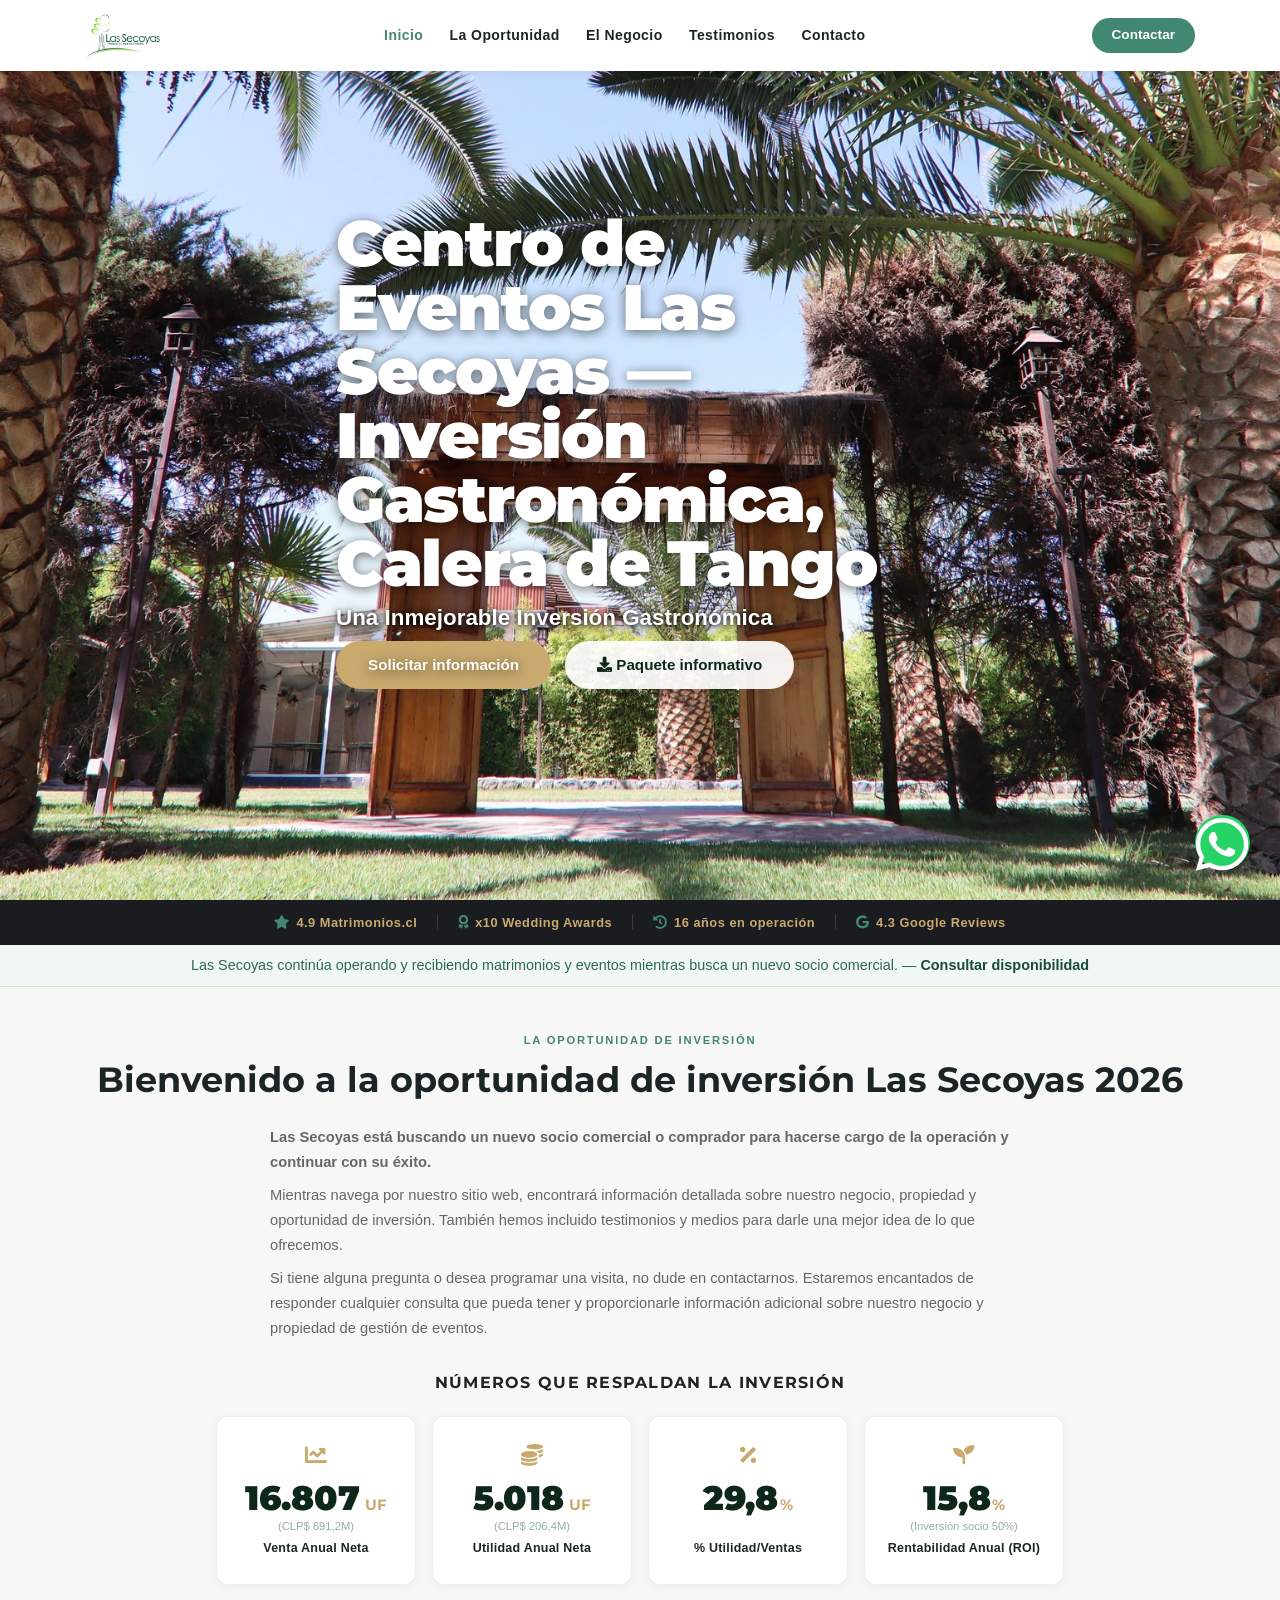
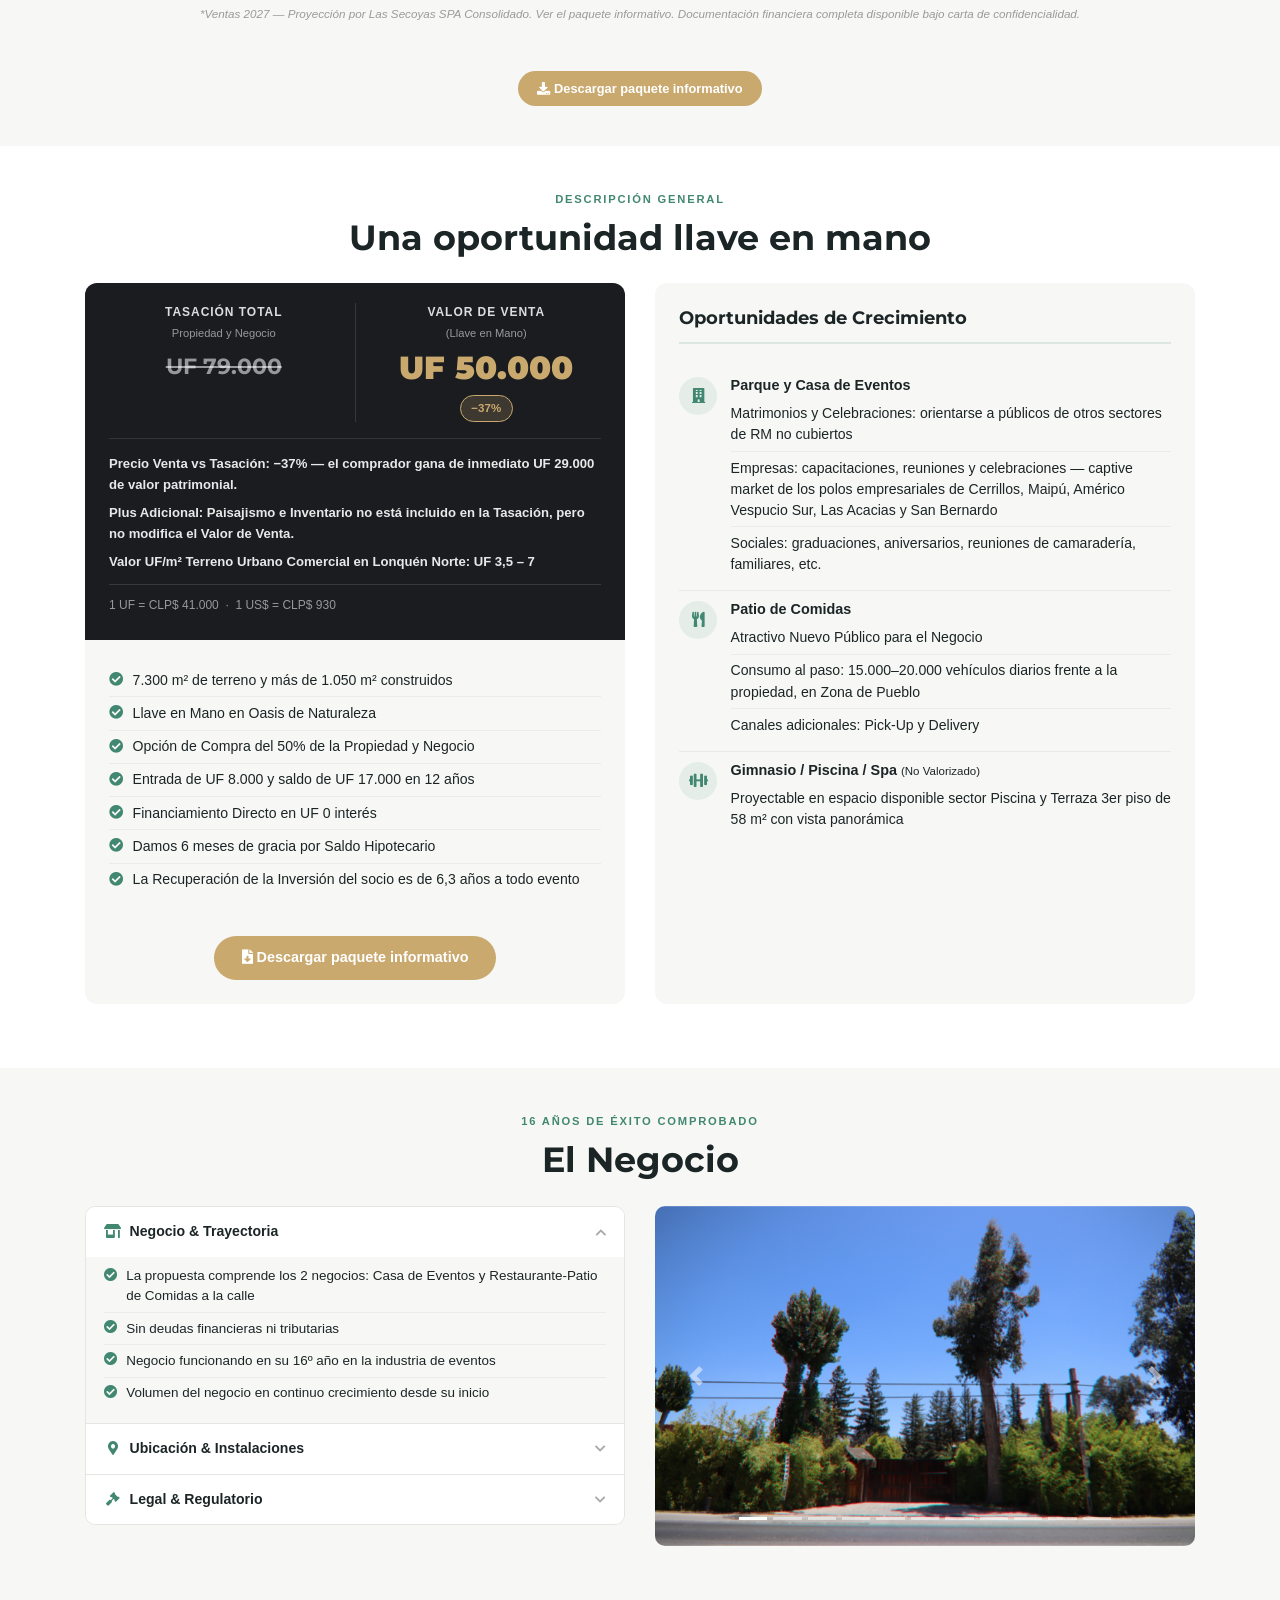
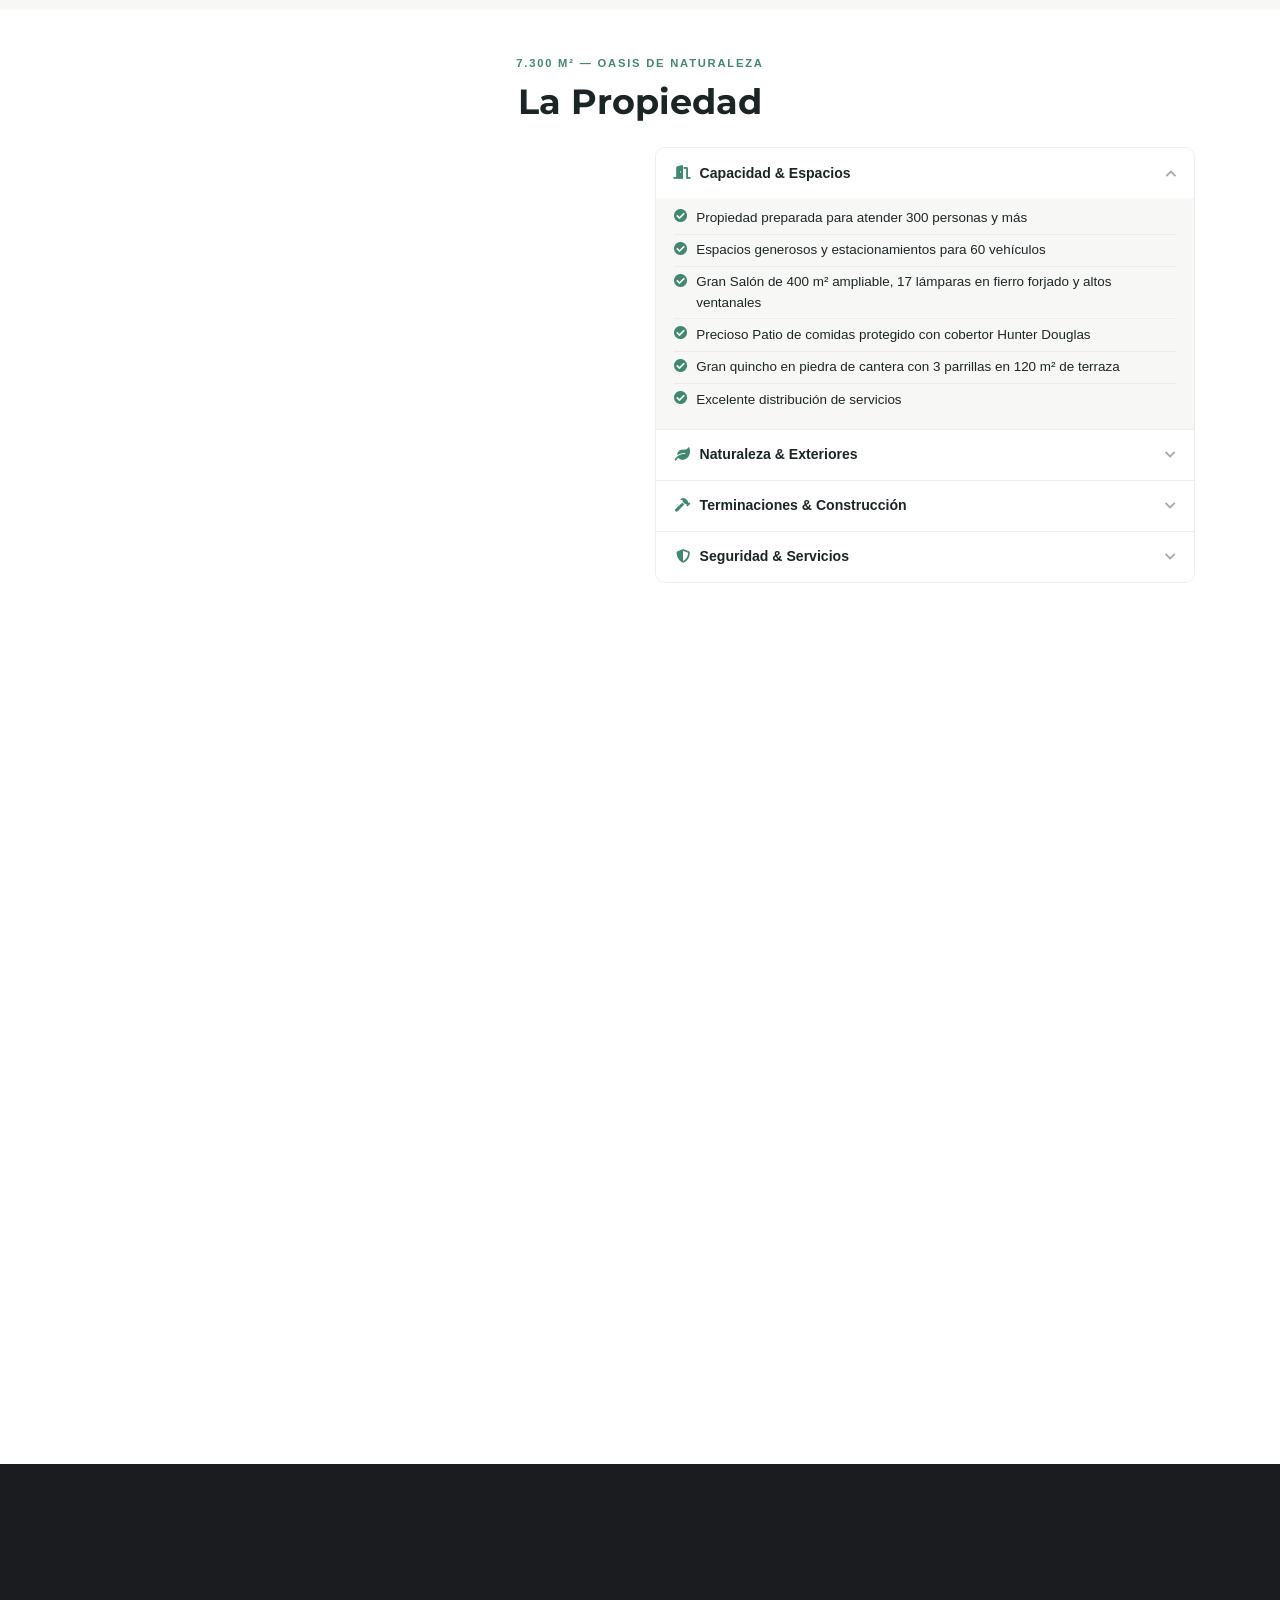
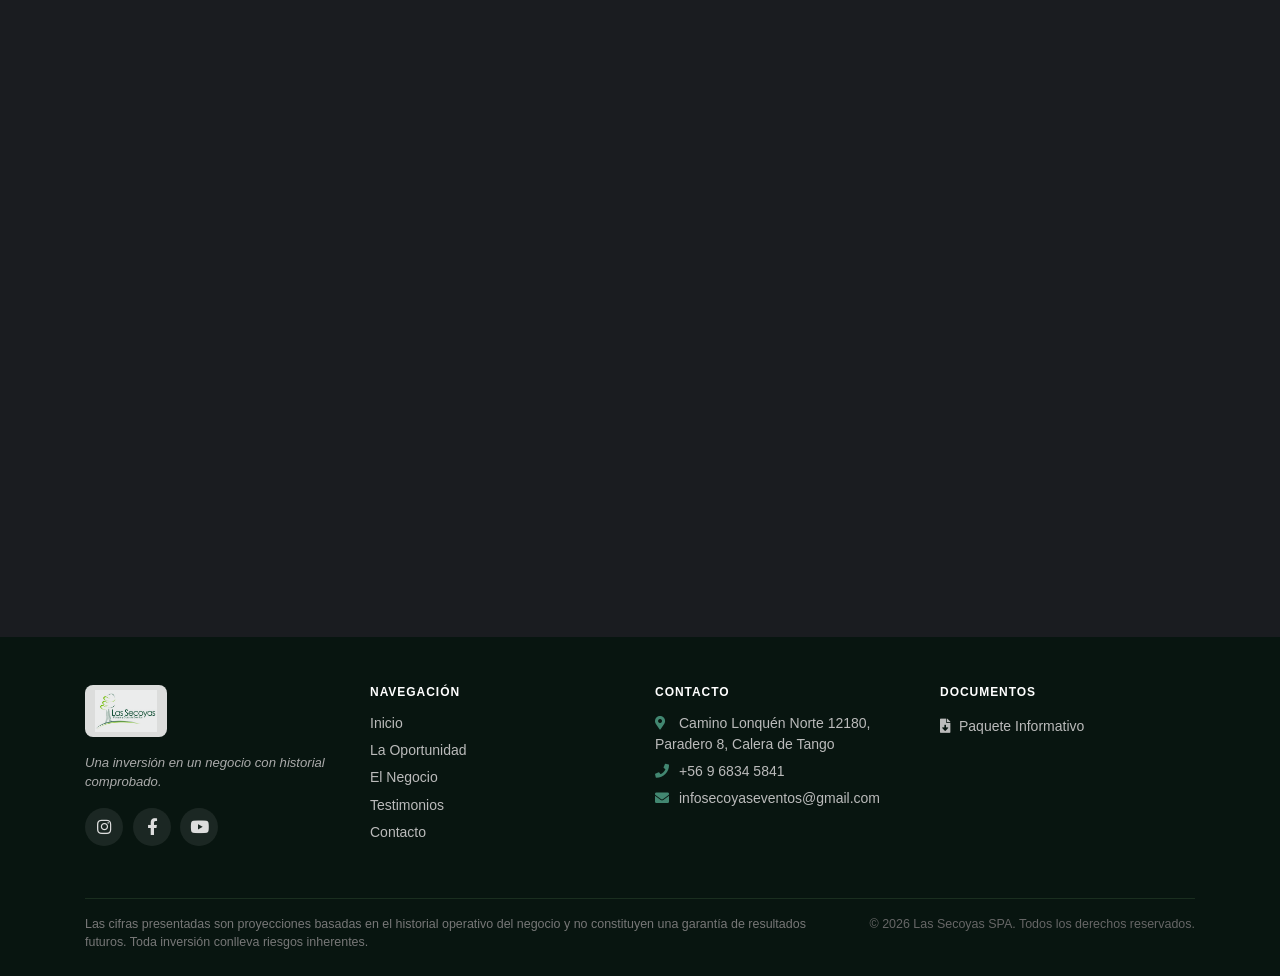
==== commit 29e672a7: "Add Instagram, Facebook and YouTube links to site and info package - Footer: social icon buttons und" ====
--- a/index.html
+++ b/index.html
@@ -90,7 +90,10 @@
       },
       "award": ["10× Wedding Awards 2014–2024 — Matrimonios.cl"],
       "sameAs": [
-        "https://www.matrimonios.cl/centros-de-eventos/las-secoyas--e70516/opiniones"
+        "https://www.matrimonios.cl/centros-de-eventos/las-secoyas--e70516/opiniones",
+        "https://www.instagram.com/eventoslassecoyas/",
+        "https://www.facebook.com/casadeeventoslassecoyas/",
+        "https://www.youtube.com/@parqueycasadeeventoslassec3426"
       ]
     }
     </script>
@@ -925,6 +928,15 @@
                                     <a href="mailto:infosecoyaseventos@gmail.com">infosecoyaseventos@gmail.com</a>
                                 </div>
                             </div>
+                            <div class="contact-info-item">
+                                <i class="fas fa-share-alt"></i>
+                                <div>
+                                    <h6>Redes sociales</h6>
+                                    <a href="https://www.instagram.com/eventoslassecoyas/" target="_blank" rel="noopener noreferrer">Instagram</a> ·
+                                    <a href="https://www.facebook.com/casadeeventoslassecoyas/" target="_blank" rel="noopener noreferrer">Facebook</a> ·
+                                    <a href="https://www.youtube.com/@parqueycasadeeventoslassec3426" target="_blank" rel="noopener noreferrer">YouTube</a>
+                                </div>
+                            </div>
                         </div>
                     </div>
                 </div>
@@ -941,6 +953,11 @@
                 <div class="col-md-3 mb-4">
                     <img src="images/logo2.png" alt="Las Secoyas" class="footer-logo mb-3">
                     <p class="footer-tagline">Una inversión en un negocio con historial comprobado.</p>
+                    <div class="footer-social">
+                        <a href="https://www.instagram.com/eventoslassecoyas/" target="_blank" rel="noopener noreferrer" aria-label="Instagram de Las Secoyas"><i class="fab fa-instagram"></i></a>
+                        <a href="https://www.facebook.com/casadeeventoslassecoyas/" target="_blank" rel="noopener noreferrer" aria-label="Facebook de Las Secoyas"><i class="fab fa-facebook-f"></i></a>
+                        <a href="https://www.youtube.com/@parqueycasadeeventoslassec3426" target="_blank" rel="noopener noreferrer" aria-label="YouTube de Las Secoyas"><i class="fab fa-youtube"></i></a>
+                    </div>
                 </div>
                 <div class="col-md-3 mb-4">
                     <h6 class="footer-heading">Navegación</h6>
